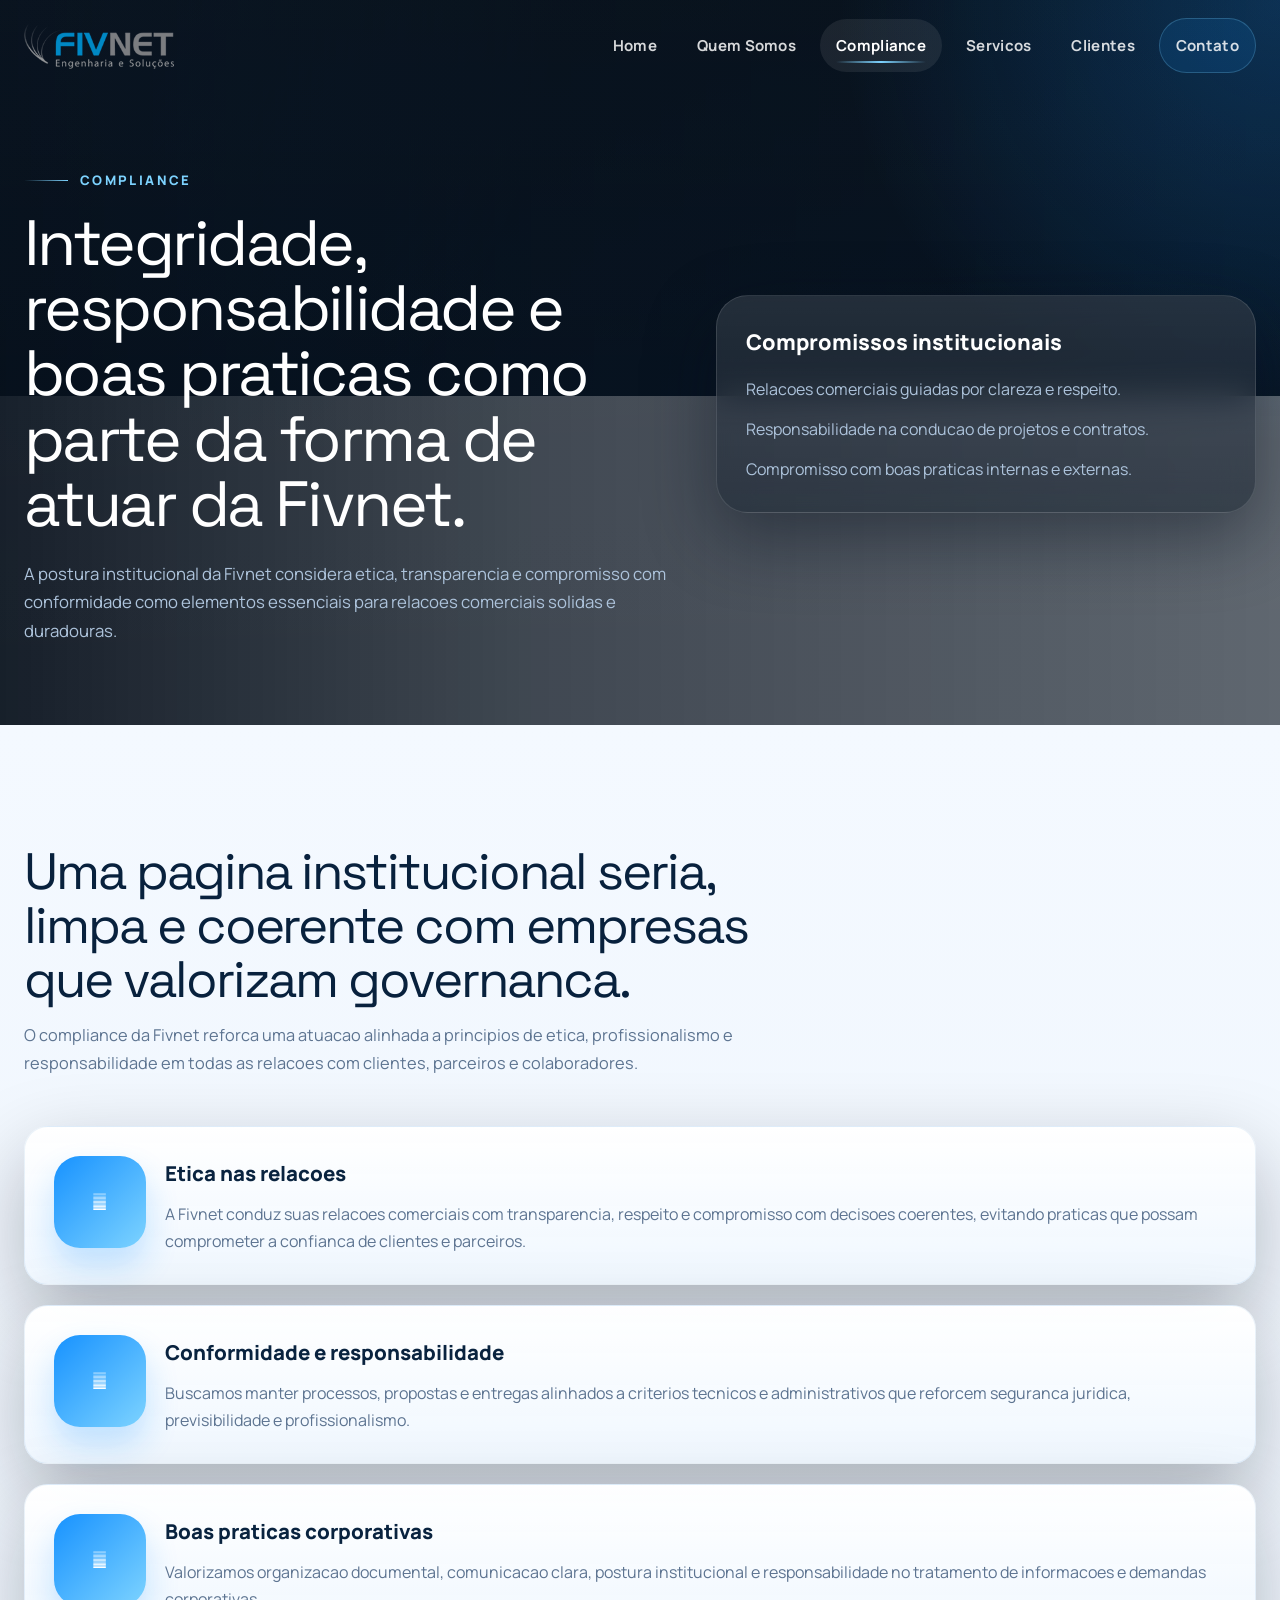
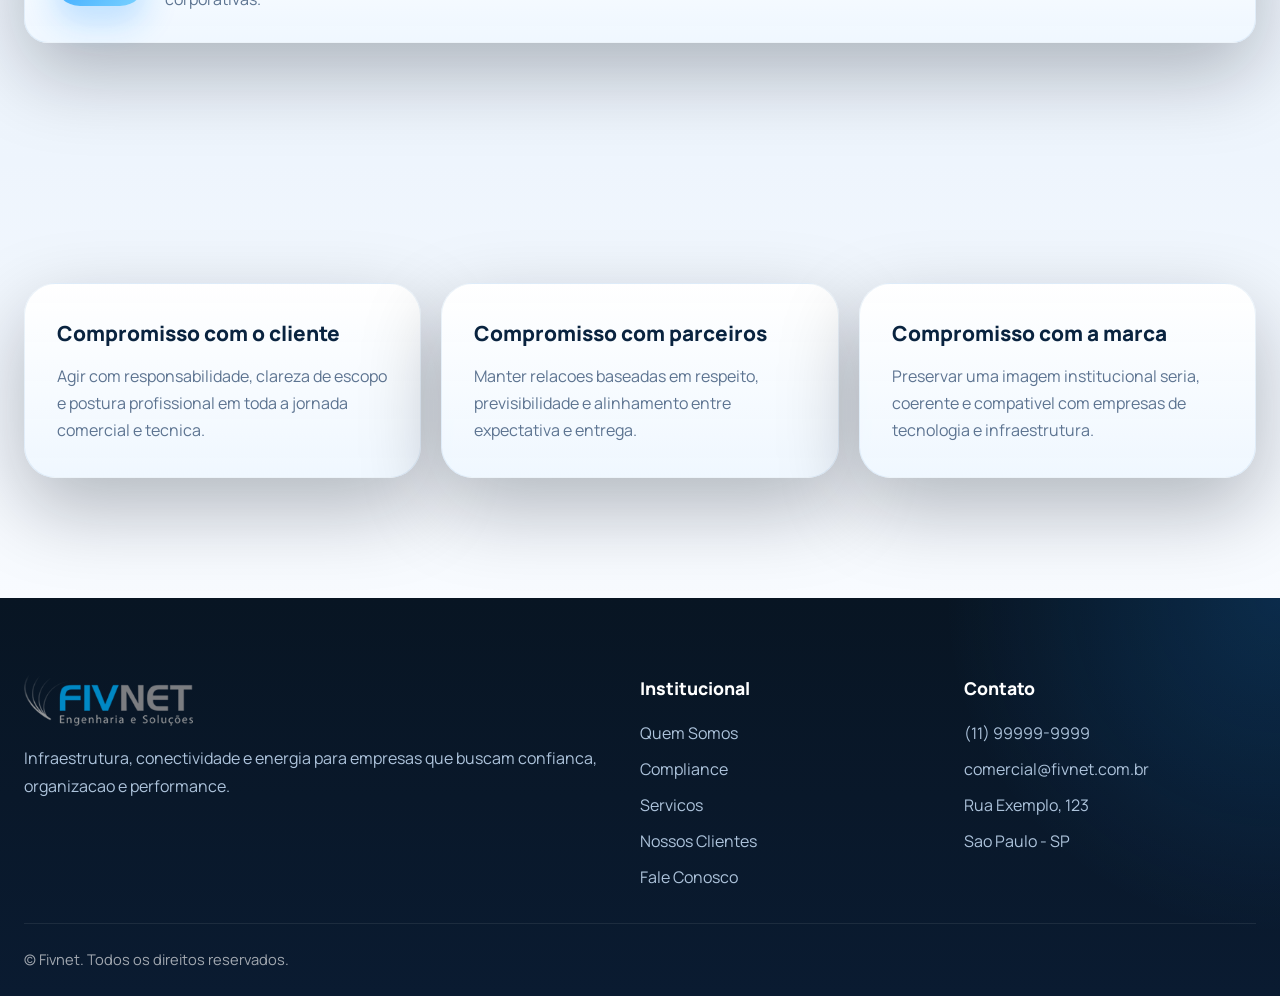
==== compliance.html @ e84303a4 "Commit Inicial Reformulação Site FivNet" ====
<!DOCTYPE HTML>
<html lang="pt-BR">
	<head>
		<title>Compliance | Fivnet</title>
		<meta charset="utf-8" />
		<meta name="viewport" content="width=device-width, initial-scale=1, user-scalable=no" />
		<meta name="description" content="Compromissos de compliance, etica e boas praticas institucionais da Fivnet." />
		<link rel="preconnect" href="https://fonts.googleapis.com" />
		<link rel="preconnect" href="https://fonts.gstatic.com" crossorigin />
		<link href="https://fonts.googleapis.com/css2?family=Manrope:wght@400;500;600;700;800&family=Space+Grotesk:wght@500;700&display=swap" rel="stylesheet" />
		<link rel="stylesheet" href="assets/css/main.css" />
	</head>
	<body class="is-preload">
		<div id="preloader" aria-hidden="true">
			<div class="preloader-grid"></div>
			<div class="preloader-core">
				<div class="preloader-ring ring-a"></div>
				<div class="preloader-ring ring-b"></div>
				<div class="preloader-logo-wrap"><img src="images/logo.png" alt="Fivnet" class="preloader-logo" /></div>
				<p>Carregando compliance</p>
			</div>
		</div>
		<div class="site-shell">
			<nav id="nav">
				<div class="container nav-container">
					<a href="index.html" class="brand" aria-label="Fivnet Home"><img src="images/logo.png" alt="Fivnet" class="brand-logo" /></a>
					<button class="nav-toggle" type="button" aria-label="Abrir menu"><span></span><span></span></button>
					<ul class="nav-menu">
						<li><a href="index.html">Home</a></li>
						<li><a href="quem-somos.html">Quem Somos</a></li>
						<li><a href="compliance.html">Compliance</a></li>
						<li><a href="servicos.html">Servicos</a></li>
						<li><a href="nossos-clientes.html">Clientes</a></li>
						<li><a href="fale-conosco.html" class="nav-cta">Contato</a></li>
					</ul>
				</div>
			</nav>
			<main class="page-main">
				<section class="page-hero" style="background-image: linear-gradient(90deg, rgba(4, 13, 24, 0.92) 0%, rgba(4, 13, 24, 0.75) 42%, rgba(4, 13, 24, 0.62) 100%), url('https://images.unsplash.com/photo-1451187580459-43490279c0fa?auto=format&fit=crop&w=1600&q=80');">
					<div class="container page-hero-content">
						<div class="reveal" data-reveal="up">
							<span class="page-kicker">Compliance</span>
							<h1 class="page-title">Integridade, responsabilidade e boas praticas como parte da forma de atuar da Fivnet.</h1>
							<p class="page-description">A postura institucional da Fivnet considera etica, transparencia e compromisso com conformidade como elementos essenciais para relacoes comerciais solidas e duradouras.</p>
						</div>
						<aside class="page-side-card reveal" data-reveal="left">
							<h3>Compromissos institucionais</h3>
							<ul>
								<li>Relacoes comerciais guiadas por clareza e respeito.</li>
								<li>Responsabilidade na conducao de projetos e contratos.</li>
								<li>Compromisso com boas praticas internas e externas.</li>
							</ul>
						</aside>
					</div>
				</section>
				<section class="section section-light">
					<div class="container">
						<div class="section-title reveal" data-reveal="up">
							<h2>Uma pagina institucional seria, limpa e coerente com empresas que valorizam governanca.</h2>
							<p>O compliance da Fivnet reforca uma atuacao alinhada a principios de etica, profissionalismo e responsabilidade em todas as relacoes com clientes, parceiros e colaboradores.</p>
						</div>
						<div class="compliance-stack">
							<article class="compliance-card reveal" data-reveal="up">
								<div class="compliance-badge"><i class="icon solid fa-balance-scale"></i></div>
								<div>
									<h3>Etica nas relacoes</h3>
									<p>A Fivnet conduz suas relacoes comerciais com transparencia, respeito e compromisso com decisoes coerentes, evitando praticas que possam comprometer a confianca de clientes e parceiros.</p>
								</div>
							</article>
							<article class="compliance-card reveal" data-reveal="up" data-delay="120">
								<div class="compliance-badge"><i class="icon solid fa-file-contract"></i></div>
								<div>
									<h3>Conformidade e responsabilidade</h3>
									<p>Buscamos manter processos, propostas e entregas alinhados a criterios tecnicos e administrativos que reforcem seguranca juridica, previsibilidade e profissionalismo.</p>
								</div>
							</article>
							<article class="compliance-card reveal" data-reveal="up" data-delay="240">
								<div class="compliance-badge"><i class="icon solid fa-user-shield"></i></div>
								<div>
									<h3>Boas praticas corporativas</h3>
									<p>Valorizamos organizacao documental, comunicacao clara, postura institucional e responsabilidade no tratamento de informacoes e demandas corporativas.</p>
								</div>
							</article>
						</div>
					</div>
				</section>
				<section class="section section-clean">
					<div class="container">
						<div class="content-grid-3">
							<article class="content-card reveal" data-reveal="up">
								<h3>Compromisso com o cliente</h3>
								<p>Agir com responsabilidade, clareza de escopo e postura profissional em toda a jornada comercial e tecnica.</p>
							</article>
							<article class="content-card reveal" data-reveal="up" data-delay="120">
								<h3>Compromisso com parceiros</h3>
								<p>Manter relacoes baseadas em respeito, previsibilidade e alinhamento entre expectativa e entrega.</p>
							</article>
							<article class="content-card reveal" data-reveal="up" data-delay="240">
								<h3>Compromisso com a marca</h3>
								<p>Preservar uma imagem institucional seria, coerente e compativel com empresas de tecnologia e infraestrutura.</p>
							</article>
						</div>
					</div>
				</section>
			</main>
			<footer class="site-footer">
				<div class="container footer-grid">
					<div class="footer-brand">
						<a href="index.html"><img src="images/logo.png" alt="Fivnet" class="footer-logo" /></a>
						<p>Infraestrutura, conectividade e energia para empresas que buscam confianca, organizacao e performance.</p>
					</div>
					<div class="footer-column">
						<h3>Institucional</h3>
						<ul>
							<li><a href="quem-somos.html">Quem Somos</a></li>
							<li><a href="compliance.html">Compliance</a></li>
							<li><a href="servicos.html">Servicos</a></li>
							<li><a href="nossos-clientes.html">Nossos Clientes</a></li>
							<li><a href="fale-conosco.html">Fale Conosco</a></li>
						</ul>
					</div>
					<div class="footer-column">
						<h3>Contato</h3>
						<ul>
							<li>(11) 99999-9999</li>
							<li>comercial@fivnet.com.br</li>
							<li>Rua Exemplo, 123</li>
							<li>Sao Paulo - SP</li>
						</ul>
					</div>
				</div>
				<div class="container footer-bottom"><p>&copy; Fivnet. Todos os direitos reservados.</p></div>
			</footer>
		</div>
		<script src="assets/js/jquery.min.js"></script>
		<script src="assets/js/jquery.scrolly.min.js"></script>
		<script src="assets/js/browser.min.js"></script>
		<script src="assets/js/breakpoints.min.js"></script>
		<script src="assets/js/util.js"></script>
		<script src="assets/js/main.js"></script>
	</body>
</html>
---- assets/css/main.css ----
@import url("fontawesome-all.min.css");

:root {
	--bg: #06111f;
	--bg-soft: #0b1c32;
	--surface: rgba(9, 22, 40, 0.72);
	--surface-strong: rgba(8, 18, 32, 0.9);
	--surface-light: rgba(255, 255, 255, 0.92);
	--line: rgba(255, 255, 255, 0.1);
	--line-strong: rgba(76, 172, 255, 0.28);
	--text: #f6fbff;
	--text-soft: #adc3db;
	--text-dark: #16304b;
	--text-muted: #5d7491;
	--primary: #1792ff;
	--primary-strong: #0b6bd8;
	--primary-soft: #7dd3ff;
	--white: #ffffff;
	--shadow-soft: 0 30px 80px rgba(4, 11, 20, 0.28);
	--shadow-panel: 0 24px 70px rgba(6, 15, 28, 0.45);
	--radius-xl: 32px;
	--radius-lg: 24px;
	--radius-md: 18px;
	--radius-sm: 14px;
	--nav-height: 90px;
	--container: 1240px;
}

html, body, div, span, applet, object,
iframe, h1, h2, h3, h4, h5, h6, p, blockquote,
pre, a, abbr, acronym, address, big, cite,
code, del, dfn, em, img, ins, kbd, q, s, samp,
small, strike, strong, sub, sup, tt, var, b,
u, i, center, dl, dt, dd, ol, ul, li, fieldset,
form, label, legend, table, caption, tbody,
tfoot, thead, tr, th, td, article, aside,
canvas, details, embed, figure, figcaption,
footer, header, hgroup, menu, nav, output, ruby,
section, summary, time, mark, audio, video {
	margin: 0;
	padding: 0;
	border: 0;
	font: inherit;
	vertical-align: baseline;
}

article, aside, details, figcaption, figure,
footer, header, hgroup, menu, nav, section {
	display: block;
}

*, *:before, *:after {
	box-sizing: border-box;
}

html {
	scroll-behavior: smooth;
}

body {
	background:
		radial-gradient(circle at top left, rgba(23, 146, 255, 0.16), transparent 28%),
		radial-gradient(circle at right center, rgba(86, 191, 255, 0.14), transparent 25%),
		linear-gradient(180deg, #04111e 0%, #071a2e 42%, #f4f9ff 42%, #f4f9ff 100%);
	color: var(--text);
	font-family: "Manrope", sans-serif;
	line-height: 1.7;
	-webkit-text-size-adjust: none;
	overflow-x: hidden;
}

body.menu-open {
	overflow: hidden;
}

body.is-preload *,
body.is-preload *:before,
body.is-preload *:after {
	animation: none !important;
	transition: none !important;
}

a {
	color: inherit;
	text-decoration: none;
}

img {
	display: block;
	max-width: 100%;
}

ol, ul {
	list-style: none;
}

button, input, textarea, select {
	font: inherit;
}

.container {
	width: min(var(--container), calc(100% - 48px));
	margin: 0 auto;
}

.site-shell {
	position: relative;
}

#preloader {
	position: fixed;
	inset: 0;
	display: grid;
	place-items: center;
	background:
		radial-gradient(circle at center, rgba(20, 137, 245, 0.18), transparent 24%),
		linear-gradient(180deg, #04101b 0%, #08192f 100%);
	z-index: 10000;
	transition: opacity 0.75s ease, visibility 0.75s ease;
}

#preloader.is-hidden {
	opacity: 0;
	visibility: hidden;
	pointer-events: none;
}

.preloader-grid,
.hero-grid {
	position: absolute;
	inset: 0;
	background-image:
		linear-gradient(rgba(255, 255, 255, 0.05) 1px, transparent 1px),
		linear-gradient(90deg, rgba(255, 255, 255, 0.05) 1px, transparent 1px);
	background-size: 44px 44px;
	mask-image: radial-gradient(circle at center, black 28%, transparent 72%);
	opacity: 0.55;
}

.preloader-core {
	position: relative;
	display: grid;
	place-items: center;
	gap: 1rem;
	text-align: center;
}

.preloader-ring {
	position: absolute;
	border-radius: 50%;
	border: 1px solid rgba(125, 211, 255, 0.3);
}

.ring-a {
	width: 210px;
	height: 210px;
	animation: spin 5s linear infinite;
}

.ring-b {
	width: 280px;
	height: 280px;
	border-top-color: rgba(255, 255, 255, 0.65);
	border-bottom-color: rgba(23, 146, 255, 0.65);
	animation: spinReverse 7s linear infinite;
}

.preloader-logo-wrap {
	position: relative;
	z-index: 1;
	padding: 1.3rem;
	border-radius: 28px;
	background: rgba(255, 255, 255, 0.06);
	backdrop-filter: blur(18px);
	box-shadow: 0 20px 60px rgba(0, 0, 0, 0.35);
}

.preloader-logo {
	width: 180px;
	filter: drop-shadow(0 8px 24px rgba(23, 146, 255, 0.35));
}

.preloader-core p {
	position: relative;
	z-index: 1;
	color: var(--text-soft);
	font-size: 0.92rem;
	letter-spacing: 0.18em;
	text-transform: uppercase;
}

#nav {
	position: fixed;
	top: 0;
	left: 0;
	width: 100%;
	z-index: 5000;
	padding: 1.15rem 0;
	transition: background-color 0.35s ease, box-shadow 0.35s ease, backdrop-filter 0.35s ease, padding 0.35s ease;
}

#nav.is-scrolled {
	background: rgba(5, 15, 28, 0.72);
	backdrop-filter: blur(16px);
	box-shadow: 0 18px 40px rgba(0, 0, 0, 0.18);
	padding: 0.8rem 0;
}

.nav-container {
	display: flex;
	align-items: center;
	justify-content: space-between;
	gap: 2rem;
}

.brand-logo {
	height: 46px;
	width: auto;
}

.nav-menu {
	display: flex;
	align-items: center;
	gap: 0.5rem;
}

.nav-menu a {
	position: relative;
	display: inline-flex;
	align-items: center;
	justify-content: center;
	padding: 0.85rem 1rem;
	border-radius: 999px;
	color: rgba(255, 255, 255, 0.84);
	font-size: 0.94rem;
	font-weight: 700;
	letter-spacing: 0.02em;
	transition: color 0.3s ease, background-color 0.3s ease, transform 0.3s ease;
}

.nav-menu a:after {
	content: "";
	position: absolute;
	left: 1rem;
	right: 1rem;
	bottom: 0.55rem;
	height: 2px;
	border-radius: 999px;
	background: linear-gradient(90deg, transparent, var(--primary-soft), transparent);
	opacity: 0;
	transform: scaleX(0.4);
	transition: opacity 0.3s ease, transform 0.3s ease;
}

.nav-menu a:hover,
.nav-menu a.active {
	color: var(--white);
	background: rgba(255, 255, 255, 0.08);
}

.nav-menu a:hover:after,
.nav-menu a.active:after {
	opacity: 1;
	transform: scaleX(1);
}

.nav-cta {
	border: 1px solid rgba(125, 211, 255, 0.24);
	background: rgba(23, 146, 255, 0.12);
}

.nav-toggle {
	display: none;
	border: 0;
	background: transparent;
	padding: 0;
	width: 52px;
	height: 52px;
	border-radius: 14px;
	cursor: pointer;
}

.nav-toggle span {
	display: block;
	width: 24px;
	height: 2px;
	margin: 0 auto 6px;
	background: var(--white);
	transition: transform 0.3s ease, opacity 0.3s ease;
}

.nav-toggle span:last-child {
	margin-bottom: 0;
}

.hero {
	position: relative;
	min-height: 100vh;
	display: flex;
	align-items: center;
	padding: calc(var(--nav-height) + 4rem) 0 5rem;
	overflow: hidden;
	isolation: isolate;
}

.hero-slider,
.hero-overlay,
.hero-slide {
	position: absolute;
	inset: 0;
}

.hero-slide {
	background-position: center;
	background-size: cover;
	opacity: 0;
	transform: scale(1.08);
	transition: opacity 1.4s ease, transform 7s ease;
}

.hero-slide.is-active {
	opacity: 1;
	transform: scale(1);
}

.hero-overlay {
	background:
		linear-gradient(90deg, rgba(4, 13, 24, 0.88) 0%, rgba(4, 13, 24, 0.7) 38%, rgba(4, 13, 24, 0.6) 100%),
		radial-gradient(circle at top right, rgba(23, 146, 255, 0.25), transparent 28%);
}

.hero-content {
	position: relative;
	z-index: 2;
	display: grid;
	grid-template-columns: minmax(0, 1.2fr) minmax(320px, 0.8fr);
	gap: 3rem;
	align-items: center;
}

.eyebrow {
	display: inline-flex;
	align-items: center;
	gap: 0.75rem;
	margin-bottom: 1.4rem;
	color: var(--primary-soft);
	font-size: 0.82rem;
	font-weight: 800;
	letter-spacing: 0.2em;
	text-transform: uppercase;
}

.eyebrow:before {
	content: "";
	width: 48px;
	height: 1px;
	background: linear-gradient(90deg, rgba(125, 211, 255, 0), rgba(125, 211, 255, 1));
}

.hero-copy h1,
.section-header h2,
.story-copy h2,
.cta-copy h2 {
	font-family: "Space Grotesk", sans-serif;
	font-weight: 700;
	line-height: 1.04;
	letter-spacing: -0.04em;
}

.hero-copy h1 {
	max-width: 12ch;
	font-size: clamp(3rem, 5vw, 5.7rem);
}

.hero-copy p {
	max-width: 44rem;
	margin-top: 1.6rem;
	color: var(--text-soft);
	font-size: 1.08rem;
}

.hero-actions {
	display: flex;
	flex-wrap: wrap;
	gap: 1rem;
	margin-top: 2.3rem;
}

.button {
	position: relative;
	display: inline-flex;
	align-items: center;
	justify-content: center;
	min-height: 58px;
	padding: 0.95rem 1.5rem;
	border-radius: 999px;
	font-weight: 800;
	letter-spacing: 0.01em;
	overflow: hidden;
	transition: transform 0.3s ease, box-shadow 0.3s ease, border-color 0.3s ease, background-color 0.3s ease;
}

.button:before {
	content: "";
	position: absolute;
	inset: 1px;
	border-radius: inherit;
	background: linear-gradient(135deg, rgba(255, 255, 255, 0.18), rgba(255, 255, 255, 0.02));
	opacity: 0;
	transition: opacity 0.3s ease;
}

.button span,
.button {
	z-index: 1;
}

.button:hover {
	transform: translateY(-3px);
}

.button:hover:before {
	opacity: 1;
}

.button-primary {
	color: var(--white);
	background: linear-gradient(135deg, var(--primary) 0%, #53c5ff 100%);
	box-shadow: 0 16px 40px rgba(16, 125, 226, 0.35);
}

.button-secondary {
	color: var(--white);
	border: 1px solid rgba(255, 255, 255, 0.18);
	background: rgba(255, 255, 255, 0.08);
	backdrop-filter: blur(12px);
}

.hero-panel,
.glass-card,
.cta-card {
	position: relative;
	padding: 1.8rem;
	border: 1px solid rgba(255, 255, 255, 0.12);
	border-radius: var(--radius-xl);
	background:
		linear-gradient(180deg, rgba(255, 255, 255, 0.12), rgba(255, 255, 255, 0.05)),
		rgba(5, 17, 31, 0.56);
	backdrop-filter: blur(18px);
	box-shadow: var(--shadow-panel);
}

.hero-panel {
	transform: translateY(20px);
	animation: floatPanel 7s ease-in-out infinite;
}

.hero-panel-top {
	display: flex;
	flex-direction: column;
	gap: 0.35rem;
	padding-bottom: 1.4rem;
	border-bottom: 1px solid rgba(255, 255, 255, 0.1);
}

.hero-panel-top span,
.story-card > span {
	color: var(--primary-soft);
	font-size: 0.8rem;
	font-weight: 800;
	letter-spacing: 0.18em;
	text-transform: uppercase;
}

.hero-panel-top strong {
	font-size: 1.4rem;
	font-weight: 800;
	line-height: 1.3;
}

.hero-highlights {
	display: grid;
	gap: 1rem;
	margin: 1.5rem 0;
}

.hero-highlights article {
	padding: 1rem 1.1rem;
	border-radius: var(--radius-md);
	background: rgba(255, 255, 255, 0.06);
	border: 1px solid rgba(255, 255, 255, 0.08);
	transition: transform 0.3s ease, border-color 0.3s ease, background-color 0.3s ease;
}

.hero-highlights article:hover {
	transform: translateX(6px);
	border-color: rgba(125, 211, 255, 0.24);
	background: rgba(255, 255, 255, 0.08);
}

.hero-highlights small {
	display: block;
	margin-bottom: 0.45rem;
	color: var(--primary-soft);
	font-size: 0.76rem;
	font-weight: 800;
	letter-spacing: 0.16em;
	text-transform: uppercase;
}

.hero-highlights h3 {
	font-size: 1rem;
	font-weight: 700;
	line-height: 1.55;
}

.hero-metrics {
	display: grid;
	grid-template-columns: repeat(2, minmax(0, 1fr));
	gap: 1rem;
}

.hero-metrics div {
	padding: 1rem;
	border-radius: var(--radius-md);
	background: linear-gradient(180deg, rgba(23, 146, 255, 0.18), rgba(255, 255, 255, 0.02));
	border: 1px solid rgba(125, 211, 255, 0.15);
}

.hero-metrics strong {
	display: block;
	font-family: "Space Grotesk", sans-serif;
	font-size: 2rem;
	line-height: 1;
}

.hero-metrics span {
	display: block;
	margin-top: 0.45rem;
	color: var(--text-soft);
	font-size: 0.88rem;
}

.hero-scroll {
	position: absolute;
	left: 50%;
	bottom: 2rem;
	z-index: 2;
	transform: translateX(-50%);
}

.hero-scroll a {
	display: inline-flex;
	flex-direction: column;
	align-items: center;
	gap: 0.8rem;
	color: rgba(255, 255, 255, 0.8);
	font-size: 0.82rem;
	font-weight: 700;
	letter-spacing: 0.16em;
	text-transform: uppercase;
}

.hero-scroll span {
	width: 30px;
	height: 54px;
	border: 1px solid rgba(255, 255, 255, 0.25);
	border-radius: 999px;
	position: relative;
}

.hero-scroll span:before {
	content: "";
	position: absolute;
	left: 50%;
	top: 10px;
	width: 6px;
	height: 6px;
	border-radius: 50%;
	background: var(--primary-soft);
	transform: translateX(-50%);
	animation: scrollPulse 1.8s ease infinite;
}

.section {
	position: relative;
	padding: 7.5rem 0;
}

.section-services,
.section-operation,
.section-about,
.section-trust,
.section-contact,
.section-clients {
	color: var(--text-dark);
}

.section-header {
	max-width: 760px;
	margin: 0 auto 3.2rem;
	text-align: center;
}

.section-header.align-left {
	margin-left: 0;
	text-align: left;
}

.section-header h2,
.story-copy h2,
.cta-copy h2 {
	font-size: clamp(2.2rem, 4vw, 4rem);
	color: #08213d;
}

.story-copy h2,
.cta-copy h2 {
	color: var(--white);
}

.section-header p,
.story-copy p,
.cta-copy p,
.feature-list li,
.operation-card p,
.service-card p,
.story-lines p,
.cta-card p {
	color: var(--text-muted);
	font-size: 1.02rem;
}

.story-copy p,
.cta-copy p,
.feature-list li,
.story-lines p {
	color: var(--text-soft);
}

.services-grid,
.operation-grid {
	display: grid;
	grid-template-columns: repeat(4, minmax(0, 1fr));
	gap: 1.25rem;
}

.services-grid-expanded {
	grid-template-columns: repeat(3, minmax(0, 1fr));
}

.service-card,
.operation-card {
	position: relative;
	padding: 2rem;
	border-radius: var(--radius-lg);
	background: linear-gradient(180deg, rgba(255, 255, 255, 0.98), rgba(239, 247, 255, 0.96));
	border: 1px solid rgba(24, 98, 175, 0.08);
	box-shadow: var(--shadow-soft);
	transition: transform 0.35s ease, box-shadow 0.35s ease, border-color 0.35s ease;
	overflow: hidden;
}

.service-card:before,
.operation-card:before {
	content: "";
	position: absolute;
	inset: auto -10% -45% auto;
	width: 180px;
	height: 180px;
	border-radius: 50%;
	background: radial-gradient(circle, rgba(23, 146, 255, 0.16), transparent 70%);
}

.service-card:hover,
.operation-card:hover {
	transform: translateY(-8px);
	border-color: rgba(23, 146, 255, 0.24);
	box-shadow: 0 30px 70px rgba(12, 45, 82, 0.16);
}

.service-icon {
	display: inline-grid;
	place-items: center;
	width: 66px;
	height: 66px;
	margin-bottom: 1.4rem;
	border-radius: 20px;
	background: linear-gradient(135deg, rgba(23, 146, 255, 1), rgba(125, 211, 255, 1));
	color: var(--white);
	box-shadow: 0 18px 32px rgba(23, 146, 255, 0.24);
}

.service-icon .icon:before {
	font-size: 1.35rem;
}

.service-card h3,
.operation-card h3 {
	margin-bottom: 0.8rem;
	color: #09233f;
	font-size: 1.22rem;
	font-weight: 800;
	line-height: 1.35;
}

.section-story,
.section-cta {
	background:
		radial-gradient(circle at top right, rgba(23, 146, 255, 0.18), transparent 25%),
		linear-gradient(180deg, #081523 0%, #0a1b31 100%);
	overflow: hidden;
}

.section-shape,
.cta-backdrop {
	position: absolute;
	inset: auto auto -120px -120px;
	width: 420px;
	height: 420px;
	border-radius: 50%;
	background: radial-gradient(circle, rgba(125, 211, 255, 0.14), transparent 68%);
	filter: blur(18px);
}

.parallax-section .section-shape,
.parallax-section .cta-backdrop {
	transform: translate3d(0, var(--parallax-offset, 0px), 0);
	will-change: transform;
}

.story-grid,
.cta-grid {
	position: relative;
	z-index: 1;
	display: grid;
	grid-template-columns: minmax(0, 1fr) minmax(320px, 520px);
	gap: 2rem;
	align-items: center;
}

.feature-list {
	display: grid;
	gap: 1rem;
	margin-top: 2rem;
}

.feature-list li {
	position: relative;
	padding-left: 1.6rem;
}

.feature-list li:before {
	content: "";
	position: absolute;
	left: 0;
	top: 0.7rem;
	width: 8px;
	height: 8px;
	border-radius: 50%;
	background: var(--primary-soft);
	box-shadow: 0 0 0 8px rgba(125, 211, 255, 0.1);
}

.story-panel {
	position: relative;
}

.story-lines {
	display: grid;
	gap: 1.1rem;
	margin-top: 1.7rem;
}

.story-lines div {
	display: grid;
	grid-template-columns: 72px 1fr;
	gap: 1rem;
	align-items: start;
	padding-top: 1rem;
	border-top: 1px solid rgba(255, 255, 255, 0.08);
}

.story-lines strong {
	color: var(--white);
	font-family: "Space Grotesk", sans-serif;
	font-size: 1.6rem;
}

.floating-badge {
	position: absolute;
	right: -24px;
	bottom: 32px;
	display: inline-flex;
	align-items: center;
	gap: 0.85rem;
	padding: 0.95rem 1.2rem;
	border-radius: 999px;
	background: rgba(255, 255, 255, 0.12);
	border: 1px solid rgba(255, 255, 255, 0.12);
	backdrop-filter: blur(12px);
	box-shadow: var(--shadow-panel);
}

.floating-badge .icon:before {
	color: var(--primary-soft);
}

.floating-badge span {
	color: var(--white);
	font-weight: 700;
}

.section-operation {
	background:
		linear-gradient(180deg, #f4f9ff 0%, #eef5fd 100%);
}

.section-about {
	background:
		linear-gradient(180deg, #f4f9ff 0%, #eef5fd 100%);
}

.about-grid,
.trust-grid,
.quote-grid {
	display: grid;
	grid-template-columns: minmax(0, 1.1fr) minmax(320px, 0.9fr);
	gap: 2rem;
	align-items: center;
}

.about-copy h2,
.trust-copy h2,
.quote-copy h2,
.contact-summary h2 {
	font-family: "Space Grotesk", sans-serif;
	font-size: clamp(2.2rem, 4vw, 3.8rem);
	line-height: 1.05;
	letter-spacing: -0.04em;
	color: #08213d;
}

.about-copy p,
.trust-copy p,
.quote-copy p,
.contact-summary p {
	margin-top: 1.2rem;
	color: var(--text-muted);
	font-size: 1.02rem;
}

.about-panel {
	position: relative;
}

.about-matrix {
	display: grid;
	gap: 1rem;
}

.about-matrix div {
	padding: 1.2rem 1.3rem;
	border-radius: var(--radius-md);
	border: 1px solid rgba(255, 255, 255, 0.08);
	background: rgba(255, 255, 255, 0.05);
}

.about-matrix strong {
	display: block;
	margin-bottom: 0.45rem;
	color: var(--white);
	font-size: 1.05rem;
	font-weight: 800;
}

.about-matrix p {
	color: var(--text-soft);
	font-size: 0.97rem;
}

.about-mini-card {
	position: absolute;
	right: -20px;
	bottom: -26px;
	display: flex;
	align-items: center;
	gap: 0.9rem;
	max-width: 310px;
	padding: 1rem 1.2rem;
	border-radius: 24px;
	background: linear-gradient(135deg, rgba(23, 146, 255, 1), rgba(91, 207, 255, 0.95));
	box-shadow: 0 22px 50px rgba(10, 84, 156, 0.3);
}

.about-mini-card .icon:before {
	font-size: 1.2rem;
	color: var(--white);
}

.about-mini-card span {
	color: var(--white);
	font-weight: 700;
	line-height: 1.45;
}

.section-differentials,
.section-quote,
.site-footer {
	background:
		radial-gradient(circle at top right, rgba(23, 146, 255, 0.18), transparent 25%),
		linear-gradient(180deg, #081523 0%, #0a1b31 100%);
}

.differentials-grid {
	display: grid;
	grid-template-columns: repeat(4, minmax(0, 1fr));
	gap: 1.25rem;
}

.differential-card {
	padding: 1.8rem;
	border-radius: var(--radius-lg);
	border: 1px solid rgba(255, 255, 255, 0.09);
	background: rgba(255, 255, 255, 0.06);
	backdrop-filter: blur(14px);
	box-shadow: var(--shadow-panel);
}

.differential-card strong {
	display: block;
	margin-bottom: 0.7rem;
	color: var(--white);
	font-size: 1.12rem;
	font-weight: 800;
}

.differential-card p {
	color: var(--text-soft);
}

.section-trust {
	background: #f4f9ff;
}

.trust-panel {
	position: relative;
}

.trust-stat-card {
	display: grid;
	gap: 1rem;
	padding: 1.8rem;
	border-radius: var(--radius-xl);
	background: linear-gradient(180deg, rgba(255, 255, 255, 0.98), rgba(235, 245, 255, 0.96));
	border: 1px solid rgba(24, 98, 175, 0.08);
	box-shadow: var(--shadow-soft);
}

.trust-stat-card div {
	padding: 1.1rem 0;
	border-top: 1px solid rgba(11, 52, 96, 0.08);
}

.trust-stat-card div:first-child {
	padding-top: 0;
	border-top: 0;
}

.trust-stat-card strong {
	display: block;
	margin-bottom: 0.45rem;
	color: #09233f;
	font-size: 1.1rem;
	font-weight: 800;
}

.trust-stat-card p {
	color: var(--text-muted);
}

.section-clients {
	background:
		linear-gradient(180deg, #eef5fd 0%, #f7fbff 100%);
}

.client-logos {
	display: grid;
	grid-template-columns: repeat(6, minmax(0, 1fr));
	gap: 1rem;
}

.client-logo {
	display: grid;
	place-items: center;
	min-height: 110px;
	padding: 1rem;
	border-radius: 22px;
	border: 1px solid rgba(24, 98, 175, 0.1);
	background: rgba(255, 255, 255, 0.92);
	box-shadow: 0 18px 38px rgba(11, 46, 84, 0.08);
}

.client-logo span {
	color: #55728f;
	font-family: "Space Grotesk", sans-serif;
	font-size: 1.05rem;
	font-weight: 700;
	letter-spacing: 0.08em;
	text-transform: uppercase;
}

.quote-grid {
	position: relative;
	z-index: 1;
}

.quote-copy h2,
.quote-copy p {
	color: var(--white);
}

.quote-card {
	padding: 2rem;
	border-radius: var(--radius-xl);
	border: 1px solid rgba(255, 255, 255, 0.12);
	background:
		linear-gradient(180deg, rgba(255, 255, 255, 0.12), rgba(255, 255, 255, 0.05)),
		rgba(5, 17, 31, 0.56);
	backdrop-filter: blur(18px);
	box-shadow: var(--shadow-panel);
}

.quote-pill {
	display: inline-flex;
	margin-bottom: 1rem;
	padding: 0.45rem 0.8rem;
	border-radius: 999px;
	background: rgba(23, 146, 255, 0.18);
	color: var(--primary-soft);
	font-size: 0.8rem;
	font-weight: 800;
	letter-spacing: 0.12em;
	text-transform: uppercase;
}

.quote-card h3 {
	color: var(--white);
	font-size: 1.8rem;
	font-weight: 800;
	line-height: 1.2;
}

.quote-card p {
	margin-top: 0.9rem;
	color: var(--text-soft);
}

.section-contact {
	background: #f4f9ff;
	padding-top: 0;
}

.contact-strip {
	display: grid;
	grid-template-columns: minmax(0, 1fr) minmax(0, 1.2fr);
	gap: 2rem;
	align-items: center;
	padding: 2rem;
	border-radius: 28px;
	background: linear-gradient(180deg, rgba(255, 255, 255, 0.98), rgba(237, 246, 255, 0.96));
	border: 1px solid rgba(24, 98, 175, 0.08);
	box-shadow: var(--shadow-soft);
}

.contact-items {
	display: grid;
	grid-template-columns: repeat(3, minmax(0, 1fr));
	gap: 1rem;
	align-items: stretch;
}

.contact-item,
.contact-action {
	display: flex;
	align-items: center;
	gap: 1rem;
	padding: 1rem 1.1rem;
	border-radius: 22px;
	background: rgba(12, 36, 63, 0.04);
}

.contact-item .icon:before {
	color: var(--primary);
	font-size: 1.15rem;
}

.contact-item strong {
	display: block;
	margin-bottom: 0.2rem;
	color: #09233f;
	font-weight: 800;
}

.contact-item span {
	color: var(--text-muted);
	font-size: 0.94rem;
	line-height: 1.45;
}

.contact-action {
	justify-content: center;
}

.contact-action .button {
	width: 100%;
}

.site-footer {
	padding: 4.8rem 0 1.5rem;
	color: var(--white);
}

.footer-grid {
	display: grid;
	grid-template-columns: minmax(0, 1.1fr) repeat(2, minmax(180px, 0.55fr));
	gap: 2rem;
	padding-bottom: 2rem;
	border-bottom: 1px solid rgba(255, 255, 255, 0.08);
}

.footer-logo {
	height: 52px;
	width: auto;
	margin-bottom: 1.2rem;
}

.footer-brand p,
.footer-column li {
	color: var(--text-soft);
}

.footer-column h3 {
	margin-bottom: 1rem;
	color: var(--white);
	font-size: 1.1rem;
	font-weight: 800;
}

.footer-column ul {
	display: grid;
	gap: 0.55rem;
}

.footer-bottom {
	padding-top: 1.4rem;
}

.footer-bottom p {
	color: rgba(255, 255, 255, 0.62);
	font-size: 0.92rem;
}

.page-main {
	background:
		radial-gradient(circle at top left, rgba(23, 146, 255, 0.16), transparent 22%),
		linear-gradient(180deg, #04111e 0%, #071a2e 18%, #f4f9ff 18%, #f4f9ff 100%);
}

.page-hero {
	position: relative;
	padding: calc(var(--nav-height) + 4.5rem) 0 5rem;
	overflow: hidden;
	background:
		linear-gradient(90deg, rgba(4, 13, 24, 0.9) 0%, rgba(4, 13, 24, 0.72) 42%, rgba(4, 13, 24, 0.62) 100%),
		url("https://images.unsplash.com/photo-1496171367470-9ed9a91ea931?auto=format&fit=crop&w=1600&q=80") center/cover;
}

.page-hero:before {
	content: "";
	position: absolute;
	inset: 0;
	background:
		radial-gradient(circle at top right, rgba(23, 146, 255, 0.24), transparent 30%),
		linear-gradient(180deg, rgba(255, 255, 255, 0.02), rgba(255, 255, 255, 0));
}

.page-hero-content,
.page-grid,
.contact-page-grid {
	position: relative;
	z-index: 1;
	display: grid;
	grid-template-columns: minmax(0, 1.1fr) minmax(320px, 0.9fr);
	gap: 2rem;
	align-items: center;
}

.page-kicker {
	display: inline-flex;
	align-items: center;
	gap: 0.75rem;
	margin-bottom: 1.2rem;
	color: var(--primary-soft);
	font-size: 0.82rem;
	font-weight: 800;
	letter-spacing: 0.18em;
	text-transform: uppercase;
}

.page-kicker:before {
	content: "";
	width: 44px;
	height: 1px;
	background: linear-gradient(90deg, transparent, var(--primary-soft));
}

.page-title {
	font-family: "Space Grotesk", sans-serif;
	font-size: clamp(2.8rem, 5vw, 5rem);
	line-height: 1.02;
	letter-spacing: -0.04em;
	color: var(--white);
}

.page-description {
	max-width: 48rem;
	margin-top: 1.4rem;
	color: var(--text-soft);
	font-size: 1.05rem;
}

.page-side-card,
.content-card,
.contact-card,
.quote-card,
.service-detail-card,
.client-story-card,
.testimonial-card {
	border-radius: var(--radius-xl);
}

.page-side-card,
.contact-card {
	padding: 1.8rem;
	border: 1px solid rgba(255, 255, 255, 0.12);
	background:
		linear-gradient(180deg, rgba(255, 255, 255, 0.12), rgba(255, 255, 255, 0.05)),
		rgba(5, 17, 31, 0.56);
	backdrop-filter: blur(18px);
	box-shadow: var(--shadow-panel);
}

.page-side-card h3,
.contact-card h3 {
	margin-bottom: 0.9rem;
	color: var(--white);
	font-size: 1.35rem;
	font-weight: 800;
}

.page-side-card p,
.page-side-card li,
.contact-card p,
.contact-card li {
	color: var(--text-soft);
}

.page-side-card ul,
.contact-card ul {
	display: grid;
	gap: 0.8rem;
}

.section-light {
	background: linear-gradient(180deg, #f4f9ff 0%, #eef5fd 100%);
}

.section-deep {
	background:
		radial-gradient(circle at top right, rgba(23, 146, 255, 0.18), transparent 25%),
		linear-gradient(180deg, #081523 0%, #0a1b31 100%);
}

.section-clean {
	background: linear-gradient(180deg, #eef5fd 0%, #f8fbff 100%);
}

.section-title {
	max-width: 780px;
	margin-bottom: 3rem;
}

.section-title.centered {
	margin-left: auto;
	margin-right: auto;
	text-align: center;
}

.section-title h2 {
	font-family: "Space Grotesk", sans-serif;
	font-size: clamp(2.1rem, 4vw, 3.8rem);
	line-height: 1.05;
	letter-spacing: -0.04em;
	color: #08213d;
}

.section-deep .section-title h2 {
	color: var(--white);
}

.section-title p {
	margin-top: 1rem;
	color: var(--text-muted);
	font-size: 1.02rem;
}

.section-deep .section-title p {
	color: var(--text-soft);
}

.content-card {
	padding: 2rem;
	background: linear-gradient(180deg, rgba(255, 255, 255, 0.98), rgba(239, 247, 255, 0.96));
	border: 1px solid rgba(24, 98, 175, 0.08);
	box-shadow: var(--shadow-soft);
}

.content-card h3 {
	margin-bottom: 0.7rem;
	color: #09233f;
	font-size: 1.3rem;
	font-weight: 800;
}

.content-card p,
.content-card li {
	color: var(--text-muted);
}

.content-grid-2,
.content-grid-3,
.content-grid-4,
.service-detail-grid,
.testimonial-grid {
	display: grid;
	gap: 1.25rem;
}

.content-grid-2 {
	grid-template-columns: repeat(2, minmax(0, 1fr));
}

.content-grid-3,
.service-detail-grid {
	grid-template-columns: repeat(3, minmax(0, 1fr));
}

.content-grid-4 {
	grid-template-columns: repeat(4, minmax(0, 1fr));
}

.info-list {
	display: grid;
	gap: 0.8rem;
	margin-top: 1rem;
}

.info-list li {
	position: relative;
	padding-left: 1.4rem;
}

.info-list li:before {
	content: "";
	position: absolute;
	left: 0;
	top: 0.7rem;
	width: 7px;
	height: 7px;
	border-radius: 50%;
	background: var(--primary);
	box-shadow: 0 0 0 7px rgba(23, 146, 255, 0.12);
}

.service-detail-card {
	position: relative;
	padding: 2rem;
	background: linear-gradient(180deg, rgba(255, 255, 255, 0.98), rgba(239, 247, 255, 0.96));
	border: 1px solid rgba(24, 98, 175, 0.08);
	box-shadow: var(--shadow-soft);
	overflow: hidden;
}

.service-detail-card:before {
	content: "";
	position: absolute;
	inset: auto -16% -40% auto;
	width: 190px;
	height: 190px;
	border-radius: 50%;
	background: radial-gradient(circle, rgba(23, 146, 255, 0.16), transparent 68%);
}

.service-detail-card .service-icon {
	margin-bottom: 1.2rem;
}

.service-detail-card h3 {
	margin-bottom: 0.8rem;
	color: #09233f;
	font-size: 1.35rem;
	font-weight: 800;
}

.service-detail-card p,
.service-detail-card li {
	color: var(--text-muted);
}

.service-detail-card ul {
	display: grid;
	gap: 0.65rem;
	margin-top: 1rem;
}

.service-detail-card li {
	position: relative;
	padding-left: 1.35rem;
}

.service-detail-card li:before {
	content: "";
	position: absolute;
	left: 0;
	top: 0.7rem;
	width: 7px;
	height: 7px;
	border-radius: 50%;
	background: var(--primary);
}

.compliance-stack {
	display: grid;
	gap: 1.25rem;
}

.compliance-card {
	display: grid;
	grid-template-columns: 92px 1fr;
	gap: 1.2rem;
	padding: 1.8rem;
	border-radius: var(--radius-lg);
	background: linear-gradient(180deg, rgba(255, 255, 255, 0.98), rgba(239, 247, 255, 0.96));
	border: 1px solid rgba(24, 98, 175, 0.08);
	box-shadow: var(--shadow-soft);
}

.compliance-badge {
	display: grid;
	place-items: center;
	width: 92px;
	height: 92px;
	border-radius: 26px;
	background: linear-gradient(135deg, rgba(23, 146, 255, 1), rgba(125, 211, 255, 1));
	box-shadow: 0 18px 32px rgba(23, 146, 255, 0.24);
}

.compliance-badge .icon:before {
	font-size: 1.45rem;
	color: var(--white);
}

.compliance-card h3,
.client-story-card h3,
.testimonial-card h3 {
	margin-bottom: 0.65rem;
	color: #09233f;
	font-size: 1.28rem;
	font-weight: 800;
}

.compliance-card p,
.client-story-card p,
.testimonial-card p {
	color: var(--text-muted);
}

.logo-ribbon {
	display: grid;
	grid-template-columns: repeat(5, minmax(0, 1fr));
	gap: 1rem;
}

.logo-ribbon .client-logo {
	min-height: 104px;
}

.client-story-card,
.testimonial-card {
	padding: 2rem;
	background: linear-gradient(180deg, rgba(255, 255, 255, 0.98), rgba(239, 247, 255, 0.96));
	border: 1px solid rgba(24, 98, 175, 0.08);
	box-shadow: var(--shadow-soft);
}

.testimonial-card .quote-mark {
	display: inline-block;
	margin-bottom: 0.9rem;
	color: var(--primary);
	font-family: "Space Grotesk", sans-serif;
	font-size: 2.2rem;
	line-height: 1;
}

.testimonial-card strong {
	display: block;
	margin-top: 1rem;
	color: #09233f;
	font-weight: 800;
}

.testimonial-card span {
	color: var(--text-muted);
	font-size: 0.94rem;
}

.contact-page-grid {
	align-items: start;
}

.contact-form-card {
	padding: 2rem;
	border-radius: var(--radius-xl);
	background: linear-gradient(180deg, rgba(255, 255, 255, 0.98), rgba(239, 247, 255, 0.96));
	border: 1px solid rgba(24, 98, 175, 0.08);
	box-shadow: var(--shadow-soft);
}

.contact-form-card h3 {
	margin-bottom: 0.8rem;
	color: #09233f;
	font-size: 1.45rem;
	font-weight: 800;
}

.contact-form-card p {
	color: var(--text-muted);
}

.form-grid {
	display: grid;
	grid-template-columns: repeat(2, minmax(0, 1fr));
	gap: 1rem;
	margin-top: 1.5rem;
}

.form-grid .full-width {
	grid-column: 1 / -1;
}

.field label {
	display: block;
	margin-bottom: 0.55rem;
	color: #09233f;
	font-size: 0.92rem;
	font-weight: 800;
}

.field input,
.field textarea,
.field select {
	width: 100%;
	padding: 1rem 1.05rem;
	border: 1px solid rgba(24, 98, 175, 0.14);
	border-radius: 16px;
	background: rgba(255, 255, 255, 0.92);
	color: #0f2741;
	outline: none;
	transition: border-color 0.3s ease, box-shadow 0.3s ease, transform 0.3s ease;
}

.field textarea {
	min-height: 170px;
	resize: vertical;
}

.field input:focus,
.field textarea:focus,
.field select:focus {
	border-color: rgba(23, 146, 255, 0.42);
	box-shadow: 0 0 0 5px rgba(23, 146, 255, 0.08);
}

.form-actions {
	display: flex;
	flex-wrap: wrap;
	align-items: center;
	gap: 1rem;
	margin-top: 1.4rem;
}

.form-status {
	min-height: 1.5rem;
	color: var(--text-muted);
	font-size: 0.95rem;
	font-weight: 700;
}

.form-status.is-loading {
	color: #0f68cb;
}

.form-status.is-success {
	color: #0b8f63;
}

.form-status.is-error {
	color: #d94141;
}

.contact-card .contact-list {
	display: grid;
	gap: 1rem;
	margin-top: 1.2rem;
}

.contact-card .contact-list li {
	display: grid;
	grid-template-columns: 24px 1fr;
	gap: 0.8rem;
	align-items: start;
}

.contact-card .contact-list .icon:before {
	color: var(--primary-soft);
}

.contact-card .whatsapp-card {
	margin-top: 1.4rem;
	padding: 1rem 1.1rem;
	border-radius: 18px;
	background: rgba(255, 255, 255, 0.06);
	border: 1px solid rgba(255, 255, 255, 0.08);
}

.contact-card .whatsapp-card strong {
	display: block;
	margin-bottom: 0.35rem;
	color: var(--white);
}

.cta-card {
	display: grid;
	gap: 1.4rem;
	justify-items: start;
}

.cta-logo {
	height: 52px;
	width: auto;
}

.cta-card p {
	max-width: 24rem;
}

.reveal {
	opacity: 0;
	transform: translate3d(0, 32px, 0) scale(0.985);
	transition: opacity 0.8s ease, transform 0.8s ease;
	transition-delay: var(--delay, 0ms);
}

.reveal[data-reveal="left"] {
	transform: translate3d(36px, 0, 0) scale(0.985);
}

.reveal[data-reveal="right"] {
	transform: translate3d(-36px, 0, 0) scale(0.985);
}

.reveal.is-visible {
	opacity: 1;
	transform: translate3d(0, 0, 0) scale(1);
}

@keyframes spin {
	from { transform: rotate(0deg); }
	to { transform: rotate(360deg); }
}

@keyframes spinReverse {
	from { transform: rotate(360deg); }
	to { transform: rotate(0deg); }
}

@keyframes floatPanel {
	0%, 100% { transform: translateY(12px); }
	50% { transform: translateY(-6px); }
}

@keyframes scrollPulse {
	0% {
		transform: translate(-50%, 0);
		opacity: 0;
	}
	30% {
		opacity: 1;
	}
	100% {
		transform: translate(-50%, 18px);
		opacity: 0;
	}
}

@media screen and (max-width: 1180px) {

	.hero-content,
	.story-grid,
	.cta-grid,
	.about-grid,
	.trust-grid,
	.quote-grid,
	.page-hero-content,
	.page-grid,
	.contact-page-grid {
		grid-template-columns: 1fr;
	}

	.services-grid,
	.operation-grid,
	.differentials-grid {
		grid-template-columns: repeat(2, minmax(0, 1fr));
	}

	.content-grid-3,
	.content-grid-4,
	.service-detail-grid,
	.logo-ribbon,
	.testimonial-grid {
		grid-template-columns: repeat(2, minmax(0, 1fr));
	}

	.client-logos {
		grid-template-columns: repeat(3, minmax(0, 1fr));
	}

	.contact-strip,
	.contact-items,
	.footer-grid {
		grid-template-columns: 1fr;
	}

	.hero-copy h1 {
		max-width: 14ch;
	}

	.hero-panel {
		max-width: 720px;
	}
}

@media screen and (max-width: 980px) {

	:root {
		--nav-height: 78px;
	}

	#nav {
		padding: 0.9rem 0;
	}

	.nav-toggle {
		display: inline-flex;
		align-items: center;
		justify-content: center;
		background: rgba(255, 255, 255, 0.08);
		border: 1px solid rgba(255, 255, 255, 0.1);
	}

	.nav-menu {
		position: absolute;
		top: calc(100% + 12px);
		left: 24px;
		right: 24px;
		flex-direction: column;
		align-items: stretch;
		padding: 1rem;
		border-radius: 24px;
		background: rgba(5, 15, 28, 0.94);
		border: 1px solid rgba(255, 255, 255, 0.08);
		backdrop-filter: blur(14px);
		box-shadow: var(--shadow-panel);
		opacity: 0;
		visibility: hidden;
		transform: translateY(-8px);
		transition: opacity 0.3s ease, transform 0.3s ease, visibility 0.3s ease;
	}

	#nav.is-open .nav-menu {
		opacity: 1;
		visibility: visible;
		transform: translateY(0);
	}

	.nav-menu a {
		justify-content: flex-start;
	}

	.hero {
		padding-bottom: 7rem;
	}

	.hero-copy h1 {
		max-width: none;
	}

	.hero-scroll {
		bottom: 1.5rem;
	}
}

@media screen and (max-width: 736px) {

	body {
		background:
			radial-gradient(circle at top left, rgba(23, 146, 255, 0.16), transparent 20%),
			linear-gradient(180deg, #04111e 0%, #071a2e 38%, #f4f9ff 38%, #f4f9ff 100%);
	}

	.container {
		width: min(var(--container), calc(100% - 28px));
	}

	.section {
		padding: 5.5rem 0;
	}

	.hero {
		min-height: auto;
		padding-top: calc(var(--nav-height) + 3rem);
	}

	.hero-copy h1 {
		font-size: clamp(2.3rem, 12vw, 3.8rem);
	}

	.hero-copy p,
	.section-header p,
	.story-copy p,
	.cta-copy p,
	.feature-list li,
	.service-card p,
	.operation-card p,
	.story-lines p,
	.cta-card p {
		font-size: 0.96rem;
	}

	.hero-actions,
	.hero-metrics {
		grid-template-columns: 1fr;
	}

	.button {
		width: 100%;
	}

	.services-grid,
	.operation-grid,
	.differentials-grid,
	.client-logos,
	.content-grid-2,
	.content-grid-3,
	.content-grid-4,
	.service-detail-grid,
	.logo-ribbon,
	.testimonial-grid,
	.form-grid {
		grid-template-columns: 1fr;
	}

	.story-lines div {
		grid-template-columns: 1fr;
	}

	.floating-badge {
		position: static;
		margin-top: 1rem;
	}

	.about-mini-card {
		position: static;
		max-width: none;
		margin-top: 1rem;
	}

	.compliance-card {
		grid-template-columns: 1fr;
	}

	.preloader-logo {
		width: 140px;
	}

	.ring-a {
		width: 180px;
		height: 180px;
	}

	.ring-b {
		width: 240px;
		height: 240px;
	}
}

@media (prefers-reduced-motion: reduce) {

	html {
		scroll-behavior: auto;
	}

	*,
	*:before,
	*:after {
		animation: none !important;
		transition: none !important;
	}

	.reveal,
	.reveal[data-reveal="left"],
	.reveal[data-reveal="right"] {
		opacity: 1;
		transform: none;
	}
}
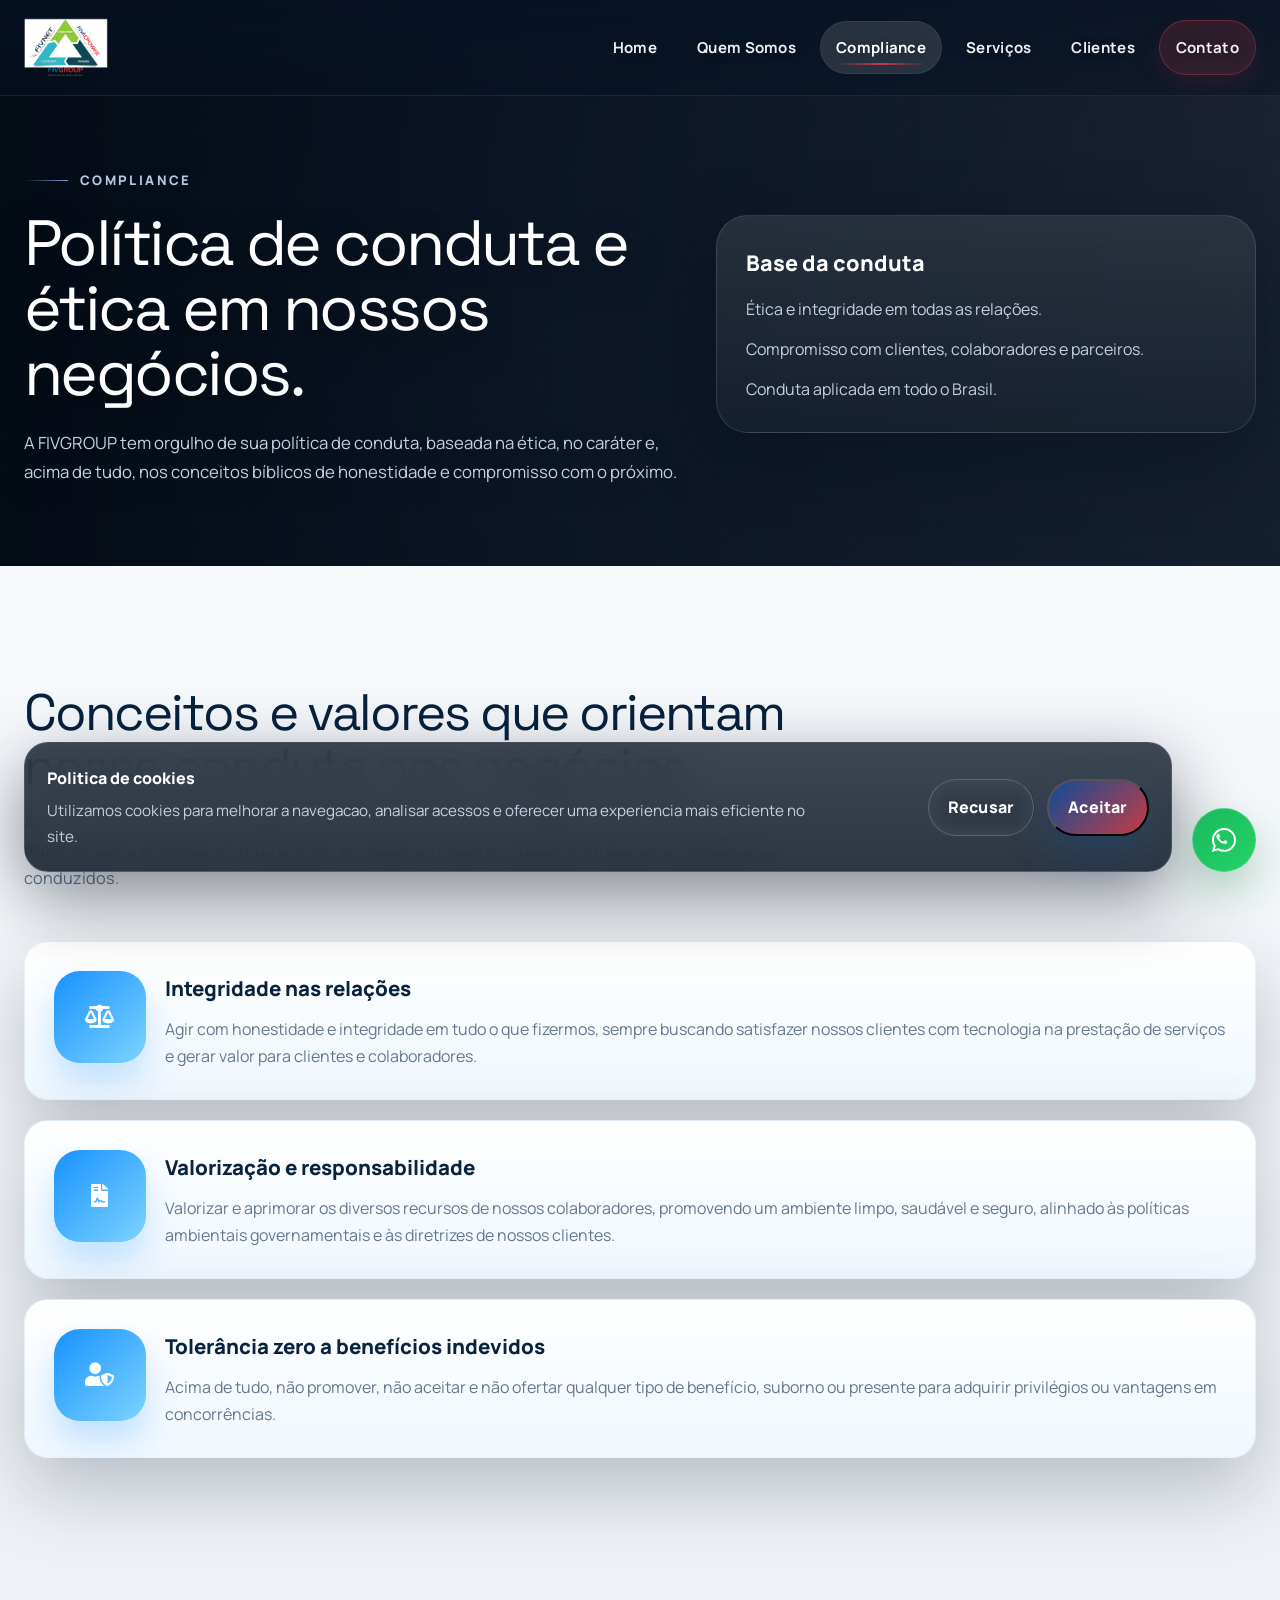
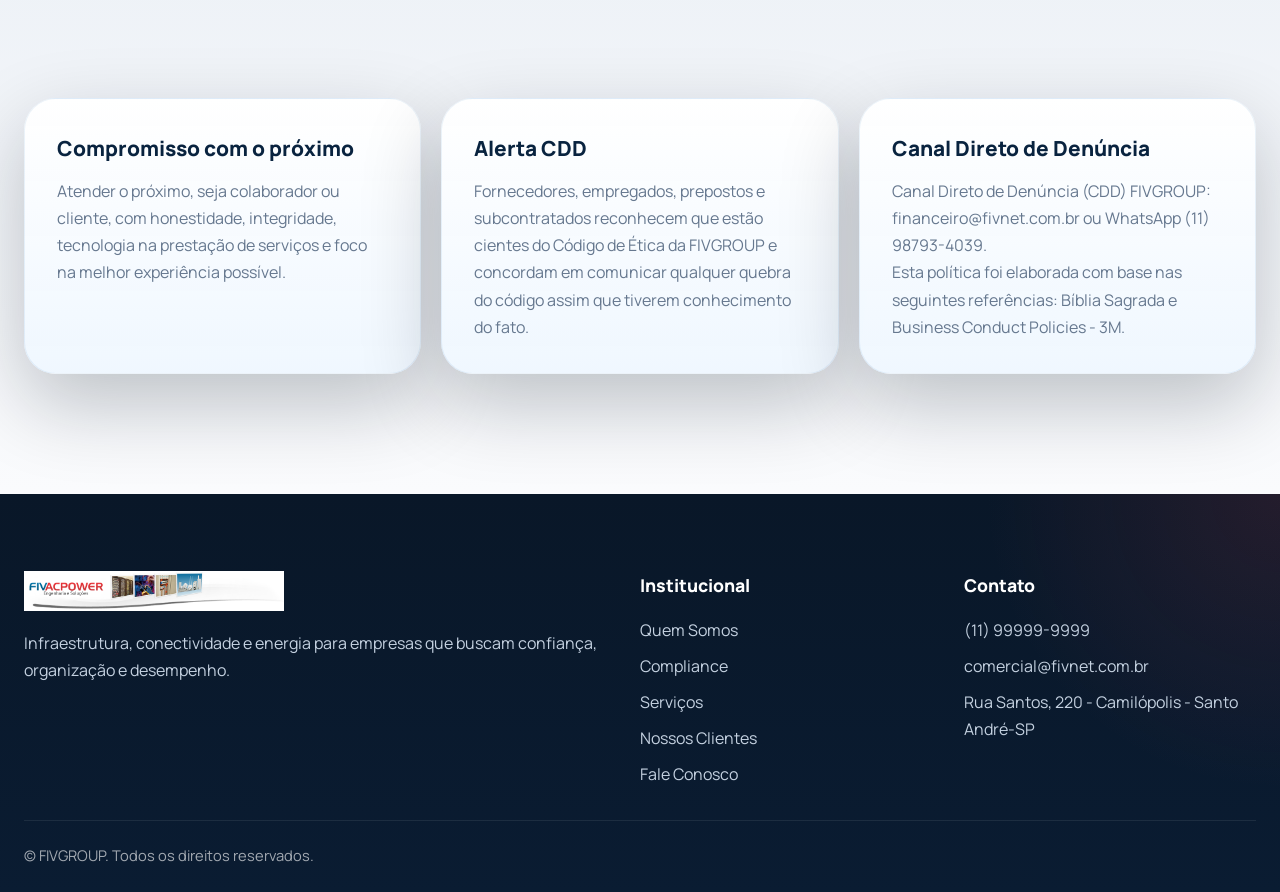
==== commit 2b99e64a: "Atualizações Gerais do template" ====
--- a/compliance.html
+++ b/compliance.html
@@ -1,10 +1,13 @@
 <!DOCTYPE HTML>
 <html lang="pt-BR">
 	<head>
-		<title>Compliance | Fivnet</title>
+		<title>Compliance | FIVGROUP</title>
 		<meta charset="utf-8" />
 		<meta name="viewport" content="width=device-width, initial-scale=1, user-scalable=no" />
-		<meta name="description" content="Compromissos de compliance, etica e boas praticas institucionais da Fivnet." />
+		<meta name="description" content="Compromissos de compliance, ética e boas práticas institucionais da FIVGROUP." />
+		<link rel="icon" type="image/png" sizes="256x256" href="images/favicon-fivgroup.png" />
+		<link rel="icon" type="image/x-icon" href="favicon.ico" />
+		<link rel="apple-touch-icon" href="images/favicon-fivgroup.png" />
 		<link rel="preconnect" href="https://fonts.googleapis.com" />
 		<link rel="preconnect" href="https://fonts.gstatic.com" crossorigin />
 		<link href="https://fonts.googleapis.com/css2?family=Manrope:wght@400;500;600;700;800&family=Space+Grotesk:wght@500;700&display=swap" rel="stylesheet" />
@@ -16,39 +19,44 @@
 			<div class="preloader-core">
 				<div class="preloader-ring ring-a"></div>
 				<div class="preloader-ring ring-b"></div>
-				<div class="preloader-logo-wrap"><img src="images/logo.png" alt="Fivnet" class="preloader-logo" /></div>
+				<div class="preloader-logo-wrap"><img src="images/logo_fivgroup.png" alt="FIVGROUP" class="preloader-logo" /></div>
 				<p>Carregando compliance</p>
 			</div>
 		</div>
 		<div class="site-shell">
 			<nav id="nav">
 				<div class="container nav-container">
-					<a href="index.html" class="brand" aria-label="Fivnet Home"><img src="images/logo.png" alt="Fivnet" class="brand-logo" /></a>
+					<a href="index.html" class="brand" aria-label="FIVGROUP Home"><img src="images/logo_fivgroup.png" alt="FIVGROUP" class="brand-logo" /></a>
 					<button class="nav-toggle" type="button" aria-label="Abrir menu"><span></span><span></span></button>
 					<ul class="nav-menu">
 						<li><a href="index.html">Home</a></li>
 						<li><a href="quem-somos.html">Quem Somos</a></li>
 						<li><a href="compliance.html">Compliance</a></li>
-						<li><a href="servicos.html">Servicos</a></li>
+						<li><a href="servicos.html">Serviços</a></li>
 						<li><a href="nossos-clientes.html">Clientes</a></li>
 						<li><a href="fale-conosco.html" class="nav-cta">Contato</a></li>
 					</ul>
 				</div>
 			</nav>
 			<main class="page-main">
-				<section class="page-hero" style="background-image: linear-gradient(90deg, rgba(4, 13, 24, 0.92) 0%, rgba(4, 13, 24, 0.75) 42%, rgba(4, 13, 24, 0.62) 100%), url('https://images.unsplash.com/photo-1451187580459-43490279c0fa?auto=format&fit=crop&w=1600&q=80');">
+				<section class="page-hero">
+					<div class="hero-slider">
+						<div class="hero-slide is-active" style="background-image: url('https://images.unsplash.com/photo-1521791055366-0d553872125f?auto=format&fit=crop&w=1920&q=80');"></div>
+						<div class="hero-slide" style="background-image: url('https://images.unsplash.com/photo-1584556326561-c8746083993b?auto=format&fit=crop&w=1920&q=80');"></div>
+						<div class="hero-slide" style="background-image: url('https://images.unsplash.com/photo-1497366754035-f200968a6e72?auto=format&fit=crop&w=1920&q=80');"></div>
+					</div>
 					<div class="container page-hero-content">
 						<div class="reveal" data-reveal="up">
 							<span class="page-kicker">Compliance</span>
-							<h1 class="page-title">Integridade, responsabilidade e boas praticas como parte da forma de atuar da Fivnet.</h1>
-							<p class="page-description">A postura institucional da Fivnet considera etica, transparencia e compromisso com conformidade como elementos essenciais para relacoes comerciais solidas e duradouras.</p>
+							<h1 class="page-title">Política de conduta e ética em nossos negócios.</h1>
+							<p class="page-description">A FIVGROUP tem orgulho de sua política de conduta, baseada na ética, no caráter e, acima de tudo, nos conceitos bíblicos de honestidade e compromisso com o próximo.</p>
 						</div>
 						<aside class="page-side-card reveal" data-reveal="left">
-							<h3>Compromissos institucionais</h3>
+							<h3>Base da conduta</h3>
 							<ul>
-								<li>Relacoes comerciais guiadas por clareza e respeito.</li>
-								<li>Responsabilidade na conducao de projetos e contratos.</li>
-								<li>Compromisso com boas praticas internas e externas.</li>
+								<li>Ética e integridade em todas as relações.</li>
+								<li>Compromisso com clientes, colaboradores e parceiros.</li>
+								<li>Conduta aplicada em todo o Brasil.</li>
 							</ul>
 						</aside>
 					</div>
@@ -56,29 +64,29 @@
 				<section class="section section-light">
 					<div class="container">
 						<div class="section-title reveal" data-reveal="up">
-							<h2>Uma pagina institucional seria, limpa e coerente com empresas que valorizam governanca.</h2>
-							<p>O compliance da Fivnet reforca uma atuacao alinhada a principios de etica, profissionalismo e responsabilidade em todas as relacoes com clientes, parceiros e colaboradores.</p>
+							<h2>Conceitos e valores que orientam nossa conduta nos negócios.</h2>
+							<p>As Políticas de Conduta nos Negócios da FIVGROUP se aplicam aos funcionários e terceiros que representam a empresa em todo o Brasil, em todos os locais e situações em que seus negócios são conduzidos.</p>
 						</div>
 						<div class="compliance-stack">
 							<article class="compliance-card reveal" data-reveal="up">
-								<div class="compliance-badge"><i class="icon solid fa-balance-scale"></i></div>
+								<div class="compliance-badge"><i class="icon solid fas fa-balance-scale"></i></div>
 								<div>
-									<h3>Etica nas relacoes</h3>
-									<p>A Fivnet conduz suas relacoes comerciais com transparencia, respeito e compromisso com decisoes coerentes, evitando praticas que possam comprometer a confianca de clientes e parceiros.</p>
+									<h3>Integridade nas relações</h3>
+									<p>Agir com honestidade e integridade em tudo o que fizermos, sempre buscando satisfazer nossos clientes com tecnologia na prestação de serviços e gerar valor para clientes e colaboradores.</p>
 								</div>
 							</article>
 							<article class="compliance-card reveal" data-reveal="up" data-delay="120">
-								<div class="compliance-badge"><i class="icon solid fa-file-contract"></i></div>
+								<div class="compliance-badge"><i class="icon solid fas fa-file-contract"></i></div>
 								<div>
-									<h3>Conformidade e responsabilidade</h3>
-									<p>Buscamos manter processos, propostas e entregas alinhados a criterios tecnicos e administrativos que reforcem seguranca juridica, previsibilidade e profissionalismo.</p>
+									<h3>Valorização e responsabilidade</h3>
+									<p>Valorizar e aprimorar os diversos recursos de nossos colaboradores, promovendo um ambiente limpo, saudável e seguro, alinhado às políticas ambientais governamentais e às diretrizes de nossos clientes.</p>
 								</div>
 							</article>
 							<article class="compliance-card reveal" data-reveal="up" data-delay="240">
-								<div class="compliance-badge"><i class="icon solid fa-user-shield"></i></div>
+								<div class="compliance-badge"><i class="icon solid fas fa-user-shield"></i></div>
 								<div>
-									<h3>Boas praticas corporativas</h3>
-									<p>Valorizamos organizacao documental, comunicacao clara, postura institucional e responsabilidade no tratamento de informacoes e demandas corporativas.</p>
+									<h3>Tolerância zero a benefícios indevidos</h3>
+									<p>Acima de tudo, não promover, não aceitar e não ofertar qualquer tipo de benefício, suborno ou presente para adquirir privilégios ou vantagens em concorrências.</p>
 								</div>
 							</article>
 						</div>
@@ -88,16 +96,17 @@
 					<div class="container">
 						<div class="content-grid-3">
 							<article class="content-card reveal" data-reveal="up">
-								<h3>Compromisso com o cliente</h3>
-								<p>Agir com responsabilidade, clareza de escopo e postura profissional em toda a jornada comercial e tecnica.</p>
+								<h3>Compromisso com o próximo</h3>
+								<p>Atender o próximo, seja colaborador ou cliente, com honestidade, integridade, tecnologia na prestação de serviços e foco na melhor experiência possível.</p>
 							</article>
 							<article class="content-card reveal" data-reveal="up" data-delay="120">
-								<h3>Compromisso com parceiros</h3>
-								<p>Manter relacoes baseadas em respeito, previsibilidade e alinhamento entre expectativa e entrega.</p>
+								<h3>Alerta CDD</h3>
+								<p>Fornecedores, empregados, prepostos e subcontratados reconhecem que estão cientes do Código de Ética da FIVGROUP e concordam em comunicar qualquer quebra do código assim que tiverem conhecimento do fato.</p>
 							</article>
 							<article class="content-card reveal" data-reveal="up" data-delay="240">
-								<h3>Compromisso com a marca</h3>
-								<p>Preservar uma imagem institucional seria, coerente e compativel com empresas de tecnologia e infraestrutura.</p>
+								<h3>Canal Direto de Denúncia</h3>
+								<p>Canal Direto de Denúncia (CDD) FIVGROUP: financeiro@fivnet.com.br ou WhatsApp (11) 98793-4039.</p>
+								<p>Esta política foi elaborada com base nas seguintes referências: Bíblia Sagrada e Business Conduct Policies - 3M.</p>
 							</article>
 						</div>
 					</div>
@@ -106,15 +115,15 @@
 			<footer class="site-footer">
 				<div class="container footer-grid">
 					<div class="footer-brand">
-						<a href="index.html"><img src="images/logo.png" alt="Fivnet" class="footer-logo" /></a>
-						<p>Infraestrutura, conectividade e energia para empresas que buscam confianca, organizacao e performance.</p>
+						<a href="index.html"><img src="images/fivpower_rodape.png" alt="FIVPOWER" class="footer-logo footer-logo-power" /></a>
+						<p>Infraestrutura, conectividade e energia para empresas que buscam confiança, organização e desempenho.</p>
 					</div>
 					<div class="footer-column">
 						<h3>Institucional</h3>
 						<ul>
 							<li><a href="quem-somos.html">Quem Somos</a></li>
 							<li><a href="compliance.html">Compliance</a></li>
-							<li><a href="servicos.html">Servicos</a></li>
+							<li><a href="servicos.html">Serviços</a></li>
 							<li><a href="nossos-clientes.html">Nossos Clientes</a></li>
 							<li><a href="fale-conosco.html">Fale Conosco</a></li>
 						</ul>
@@ -124,13 +133,37 @@
 						<ul>
 							<li>(11) 99999-9999</li>
 							<li>comercial@fivnet.com.br</li>
-							<li>Rua Exemplo, 123</li>
-							<li>Sao Paulo - SP</li>
+							<li>Rua Santos, 220 - Camilópolis - Santo André-SP</li>
 						</ul>
 					</div>
 				</div>
-				<div class="container footer-bottom"><p>&copy; Fivnet. Todos os direitos reservados.</p></div>
+				<div class="container footer-bottom"><p>&copy; FIVGROUP. Todos os direitos reservados.</p></div>
 			</footer>
+		</div>
+		<a
+			href="https://wa.me/5511999999999?text=Ola%2C%20gostaria%20de%20solicitar%20um%20orcamento%20com%20a%20FIVGROUP."
+			class="whatsapp-float"
+			target="_blank"
+			rel="noopener noreferrer"
+			aria-label="Chamar no WhatsApp"
+		>
+			<svg viewBox="0 0 32 32" aria-hidden="true" focusable="false" class="whatsapp-svg">
+				<path fill="currentColor" d="M19.11 17.21c-.29-.15-1.7-.84-1.97-.93-.26-.1-.46-.15-.65.15-.19.29-.75.93-.91 1.12-.17.2-.34.22-.63.08-.29-.15-1.24-.46-2.36-1.46-.87-.78-1.46-1.75-1.63-2.04-.17-.29-.02-.45.13-.6.13-.13.29-.34.44-.51.15-.17.2-.29.29-.49.1-.2.05-.37-.02-.51-.07-.15-.65-1.57-.89-2.15-.23-.56-.47-.49-.65-.5h-.55c-.2 0-.51.07-.77.37s-1.01.99-1.01 2.42 1.03 2.82 1.18 3.02c.15.2 2.01 3.08 4.88 4.31.68.29 1.22.47 1.63.6.68.22 1.29.19 1.77.11.54-.08 1.7-.69 1.94-1.35.24-.66.24-1.22.17-1.34-.07-.12-.26-.19-.55-.34Z"></path>
+				<path fill="currentColor" d="M16.01 3.2c-7.05 0-12.78 5.72-12.78 12.75 0 2.24.59 4.43 1.7 6.35L3 28.8l6.69-1.75a12.82 12.82 0 0 0 6.31 1.61h.01c7.05 0 12.79-5.72 12.79-12.76 0-3.4-1.33-6.6-3.74-9.01A12.7 12.7 0 0 0 16.01 3.2Zm0 23.31h-.01a10.68 10.68 0 0 1-5.46-1.5l-.39-.23-3.97 1.04 1.06-3.87-.25-.4a10.58 10.58 0 0 1-1.64-5.64c0-5.88 4.79-10.67 10.68-10.67 2.85 0 5.53 1.11 7.54 3.12a10.6 10.6 0 0 1 3.13 7.55c0 5.89-4.8 10.68-10.69 10.68Z"></path>
+			</svg>
+			<span>WhatsApp</span>
+		</a>
+		<div id="cookie-banner" class="cookie-banner" aria-live="polite">
+			<div class="cookie-content">
+				<div>
+					<strong>Politica de cookies</strong>
+					<p>Utilizamos cookies para melhorar a navegacao, analisar acessos e oferecer uma experiencia mais eficiente no site.</p>
+				</div>
+				<div class="cookie-actions">
+					<button type="button" class="button button-secondary cookie-btn" data-cookie-action="reject">Recusar</button>
+					<button type="button" class="button button-primary cookie-btn" data-cookie-action="accept">Aceitar</button>
+				</div>
+			</div>
 		</div>
 		<script src="assets/js/jquery.min.js"></script>
 		<script src="assets/js/jquery.scrolly.min.js"></script>
--- a/assets/css/main.css
+++ b/assets/css/main.css
@@ -1,23 +1,27 @@
 @import url("fontawesome-all.min.css");
 
 :root {
-	--bg: #06111f;
-	--bg-soft: #0b1c32;
-	--surface: rgba(9, 22, 40, 0.72);
-	--surface-strong: rgba(8, 18, 32, 0.9);
-	--surface-light: rgba(255, 255, 255, 0.92);
-	--line: rgba(255, 255, 255, 0.1);
-	--line-strong: rgba(76, 172, 255, 0.28);
-	--text: #f6fbff;
-	--text-soft: #adc3db;
-	--text-dark: #16304b;
-	--text-muted: #5d7491;
-	--primary: #1792ff;
-	--primary-strong: #0b6bd8;
-	--primary-soft: #7dd3ff;
+	--bg: #07172d;
+	--bg-soft: #0d2444;
+	--surface: rgba(10, 24, 47, 0.74);
+	--surface-strong: rgba(7, 18, 36, 0.92);
+	--surface-light: rgba(255, 255, 255, 0.94);
+	--line: rgba(255, 255, 255, 0.12);
+	--line-strong: rgba(15, 76, 151, 0.24);
+	--text: #f7fafe;
+	--text-soft: #c4d1e0;
+	--text-dark: #18314d;
+	--text-muted: #66788f;
+	--primary: #0f4c97;
+	--primary-strong: #0b3876;
+	--primary-soft: #7da4d8;
+	--accent: #c53c45;
+	--accent-strong: #a42b36;
+	--accent-soft: #f4dcde;
+	--neutral: #e7edf4;
 	--white: #ffffff;
-	--shadow-soft: 0 30px 80px rgba(4, 11, 20, 0.28);
-	--shadow-panel: 0 24px 70px rgba(6, 15, 28, 0.45);
+	--shadow-soft: 0 30px 80px rgba(6, 16, 29, 0.24);
+	--shadow-panel: 0 24px 70px rgba(5, 14, 27, 0.48);
 	--radius-xl: 32px;
 	--radius-lg: 24px;
 	--radius-md: 18px;
@@ -59,9 +63,9 @@
 
 body {
 	background:
-		radial-gradient(circle at top left, rgba(23, 146, 255, 0.16), transparent 28%),
-		radial-gradient(circle at right center, rgba(86, 191, 255, 0.14), transparent 25%),
-		linear-gradient(180deg, #04111e 0%, #071a2e 42%, #f4f9ff 42%, #f4f9ff 100%);
+		radial-gradient(circle at top left, rgba(15, 76, 151, 0.2), transparent 30%),
+		radial-gradient(circle at right center, rgba(197, 60, 69, 0.12), transparent 24%),
+		linear-gradient(180deg, #061326 0%, #0c2444 42%, #f7f9fc 42%, #f7f9fc 100%);
 	color: var(--text);
 	font-family: "Manrope", sans-serif;
 	line-height: 1.7;
@@ -113,8 +117,8 @@
 	display: grid;
 	place-items: center;
 	background:
-		radial-gradient(circle at center, rgba(20, 137, 245, 0.18), transparent 24%),
-		linear-gradient(180deg, #04101b 0%, #08192f 100%);
+		radial-gradient(circle at center, rgba(197, 60, 69, 0.14), transparent 24%),
+		linear-gradient(180deg, #061224 0%, #0b2140 100%);
 	z-index: 10000;
 	transition: opacity 0.75s ease, visibility 0.75s ease;
 }
@@ -161,7 +165,7 @@
 	width: 280px;
 	height: 280px;
 	border-top-color: rgba(255, 255, 255, 0.65);
-	border-bottom-color: rgba(23, 146, 255, 0.65);
+	border-bottom-color: rgba(197, 60, 69, 0.72);
 	animation: spinReverse 7s linear infinite;
 }
 
@@ -176,8 +180,8 @@
 }
 
 .preloader-logo {
-	width: 180px;
-	filter: drop-shadow(0 8px 24px rgba(23, 146, 255, 0.35));
+	width: clamp(120px, 16vw, 170px);
+	filter: drop-shadow(0 10px 26px rgba(15, 76, 151, 0.28));
 }
 
 .preloader-core p {
@@ -196,13 +200,16 @@
 	width: 100%;
 	z-index: 5000;
 	padding: 1.15rem 0;
+	background: linear-gradient(180deg, rgba(6, 18, 36, 0.72) 0%, rgba(6, 18, 36, 0.46) 100%);
+	backdrop-filter: blur(14px);
+	border-bottom: 1px solid rgba(255, 255, 255, 0.08);
 	transition: background-color 0.35s ease, box-shadow 0.35s ease, backdrop-filter 0.35s ease, padding 0.35s ease;
 }
 
 #nav.is-scrolled {
-	background: rgba(5, 15, 28, 0.72);
-	backdrop-filter: blur(16px);
-	box-shadow: 0 18px 40px rgba(0, 0, 0, 0.18);
+	background: linear-gradient(180deg, rgba(6, 18, 36, 0.9) 0%, rgba(7, 20, 39, 0.82) 100%);
+	backdrop-filter: blur(18px);
+	box-shadow: 0 18px 40px rgba(0, 0, 0, 0.24);
 	padding: 0.8rem 0;
 }
 
@@ -213,8 +220,13 @@
 	gap: 2rem;
 }
 
+.brand {
+	display: inline-flex;
+	align-items: center;
+}
+
 .brand-logo {
-	height: 46px;
+	height: 58px;
 	width: auto;
 }
 
@@ -231,11 +243,12 @@
 	justify-content: center;
 	padding: 0.85rem 1rem;
 	border-radius: 999px;
-	color: rgba(255, 255, 255, 0.84);
+	color: rgba(255, 255, 255, 0.94);
 	font-size: 0.94rem;
 	font-weight: 700;
 	letter-spacing: 0.02em;
-	transition: color 0.3s ease, background-color 0.3s ease, transform 0.3s ease;
+	text-shadow: 0 2px 10px rgba(0, 0, 0, 0.28);
+	transition: color 0.3s ease, background-color 0.3s ease, transform 0.3s ease, box-shadow 0.3s ease;
 }
 
 .nav-menu a:after {
@@ -246,7 +259,7 @@
 	bottom: 0.55rem;
 	height: 2px;
 	border-radius: 999px;
-	background: linear-gradient(90deg, transparent, var(--primary-soft), transparent);
+	background: linear-gradient(90deg, transparent, var(--accent), transparent);
 	opacity: 0;
 	transform: scaleX(0.4);
 	transition: opacity 0.3s ease, transform 0.3s ease;
@@ -255,7 +268,8 @@
 .nav-menu a:hover,
 .nav-menu a.active {
 	color: var(--white);
-	background: rgba(255, 255, 255, 0.08);
+	background: rgba(255, 255, 255, 0.12);
+	box-shadow: inset 0 0 0 1px rgba(255, 255, 255, 0.06);
 }
 
 .nav-menu a:hover:after,
@@ -265,8 +279,9 @@
 }
 
 .nav-cta {
-	border: 1px solid rgba(125, 211, 255, 0.24);
-	background: rgba(23, 146, 255, 0.12);
+	border: 1px solid rgba(197, 60, 69, 0.38);
+	background: rgba(197, 60, 69, 0.18);
+	box-shadow: 0 10px 24px rgba(197, 60, 69, 0.12);
 }
 
 .nav-toggle {
@@ -313,20 +328,23 @@
 .hero-slide {
 	background-position: center;
 	background-size: cover;
+	filter: blur(1.5px) brightness(0.56) saturate(0.92);
 	opacity: 0;
 	transform: scale(1.08);
-	transition: opacity 1.4s ease, transform 7s ease;
+	transition: opacity 1.4s ease, transform 7s ease, filter 1.4s ease;
 }
 
 .hero-slide.is-active {
 	opacity: 1;
 	transform: scale(1);
+	filter: blur(1px) brightness(0.62) saturate(0.98);
 }
 
 .hero-overlay {
 	background:
-		linear-gradient(90deg, rgba(4, 13, 24, 0.88) 0%, rgba(4, 13, 24, 0.7) 38%, rgba(4, 13, 24, 0.6) 100%),
-		radial-gradient(circle at top right, rgba(23, 146, 255, 0.25), transparent 28%);
+		linear-gradient(90deg, rgba(3, 10, 20, 0.93) 0%, rgba(5, 16, 31, 0.82) 38%, rgba(7, 22, 40, 0.72) 100%),
+		linear-gradient(180deg, rgba(2, 8, 16, 0.22) 0%, rgba(2, 8, 16, 0.34) 100%),
+		radial-gradient(circle at top right, rgba(15, 76, 151, 0.22), transparent 28%);
 }
 
 .hero-content {
@@ -343,7 +361,7 @@
 	align-items: center;
 	gap: 0.75rem;
 	margin-bottom: 1.4rem;
-	color: var(--primary-soft);
+	color: #b5cae6;
 	font-size: 0.82rem;
 	font-weight: 800;
 	letter-spacing: 0.2em;
@@ -370,6 +388,11 @@
 .hero-copy h1 {
 	max-width: 12ch;
 	font-size: clamp(3rem, 5vw, 5.7rem);
+	text-shadow: 0 14px 38px rgba(0, 0, 0, 0.4);
+}
+
+.hero-copy p {
+	text-shadow: 0 10px 28px rgba(0, 0, 0, 0.32);
 }
 
 .hero-copy p {
@@ -425,8 +448,8 @@
 
 .button-primary {
 	color: var(--white);
-	background: linear-gradient(135deg, var(--primary) 0%, #53c5ff 100%);
-	box-shadow: 0 16px 40px rgba(16, 125, 226, 0.35);
+	background: linear-gradient(135deg, var(--primary) 0%, var(--accent) 100%);
+	box-shadow: 0 18px 42px rgba(15, 76, 151, 0.28);
 }
 
 .button-secondary {
@@ -686,9 +709,9 @@
 	height: 66px;
 	margin-bottom: 1.4rem;
 	border-radius: 20px;
-	background: linear-gradient(135deg, rgba(23, 146, 255, 1), rgba(125, 211, 255, 1));
-	color: var(--white);
-	box-shadow: 0 18px 32px rgba(23, 146, 255, 0.24);
+	background: linear-gradient(135deg, var(--primary), var(--accent));
+	color: var(--white);
+	box-shadow: 0 18px 32px rgba(15, 76, 151, 0.24);
 }
 
 .service-icon .icon:before {
@@ -704,11 +727,39 @@
 	line-height: 1.35;
 }
 
+.section-services .section-header h2,
+.section-services .section-header p,
+.section-services .service-card h3,
+.section-services .service-card p,
+.section-differentials .section-header h2,
+.section-differentials .section-header p,
+.section-differentials .differential-card p {
+	color: var(--white);
+}
+
+.section-services .eyebrow,
+.section-differentials .eyebrow {
+	color: var(--primary-soft);
+}
+
+.section-services .service-card {
+	background:
+		linear-gradient(180deg, rgba(255, 255, 255, 0.12), rgba(255, 255, 255, 0.05)),
+		rgba(5, 17, 31, 0.56);
+	border: 1px solid rgba(255, 255, 255, 0.12);
+	box-shadow: var(--shadow-panel);
+}
+
+.section-services .service-card:hover {
+	border-color: rgba(125, 211, 255, 0.28);
+	box-shadow: 0 30px 70px rgba(6, 15, 28, 0.4);
+}
+
 .section-story,
 .section-cta {
 	background:
-		radial-gradient(circle at top right, rgba(23, 146, 255, 0.18), transparent 25%),
-		linear-gradient(180deg, #081523 0%, #0a1b31 100%);
+		radial-gradient(circle at top right, rgba(197, 60, 69, 0.14), transparent 24%),
+		linear-gradient(180deg, #081624 0%, #0c2341 100%);
 	overflow: hidden;
 }
 
@@ -719,7 +770,7 @@
 	width: 420px;
 	height: 420px;
 	border-radius: 50%;
-	background: radial-gradient(circle, rgba(125, 211, 255, 0.14), transparent 68%);
+	background: radial-gradient(circle, rgba(125, 164, 216, 0.18), transparent 68%);
 	filter: blur(18px);
 }
 
@@ -981,33 +1032,47 @@
 
 .section-clients {
 	background:
-		linear-gradient(180deg, #eef5fd 0%, #f7fbff 100%);
+		linear-gradient(180deg, #f2f5f9 0%, #fbfcfe 100%);
 }
 
 .client-logos {
 	display: grid;
-	grid-template-columns: repeat(6, minmax(0, 1fr));
-	gap: 1rem;
+	grid-template-columns: repeat(auto-fit, minmax(150px, 1fr));
+	gap: 1.1rem;
 }
 
 .client-logo {
 	display: grid;
 	place-items: center;
 	min-height: 110px;
-	padding: 1rem;
+	padding: 1.2rem;
 	border-radius: 22px;
-	border: 1px solid rgba(24, 98, 175, 0.1);
-	background: rgba(255, 255, 255, 0.92);
-	box-shadow: 0 18px 38px rgba(11, 46, 84, 0.08);
-}
-
-.client-logo span {
-	color: #55728f;
-	font-family: "Space Grotesk", sans-serif;
-	font-size: 1.05rem;
-	font-weight: 700;
-	letter-spacing: 0.08em;
-	text-transform: uppercase;
+	border: 1px solid rgba(15, 76, 151, 0.08);
+	background: rgba(255, 255, 255, 0.96);
+	box-shadow: 0 18px 38px rgba(10, 37, 68, 0.07);
+	transition: transform 0.3s ease, box-shadow 0.3s ease, border-color 0.3s ease, opacity 0.3s ease;
+}
+
+.client-logo:hover {
+	transform: translateY(-4px);
+	border-color: rgba(197, 60, 69, 0.2);
+	box-shadow: 0 24px 48px rgba(10, 37, 68, 0.12);
+}
+
+.client-logo img {
+	width: auto;
+	max-width: 100%;
+	max-height: 62px;
+	object-fit: contain;
+	filter: grayscale(1);
+	opacity: 0.82;
+	transition: transform 0.3s ease, opacity 0.3s ease, filter 0.3s ease;
+}
+
+.client-logo:hover img {
+	transform: scale(1.05);
+	filter: grayscale(0);
+	opacity: 1;
 }
 
 .quote-grid {
@@ -1036,8 +1101,8 @@
 	margin-bottom: 1rem;
 	padding: 0.45rem 0.8rem;
 	border-radius: 999px;
-	background: rgba(23, 146, 255, 0.18);
-	color: var(--primary-soft);
+	background: rgba(197, 60, 69, 0.14);
+	color: var(--accent-soft);
 	font-size: 0.8rem;
 	font-weight: 800;
 	letter-spacing: 0.12em;
@@ -1068,8 +1133,8 @@
 	align-items: center;
 	padding: 2rem;
 	border-radius: 28px;
-	background: linear-gradient(180deg, rgba(255, 255, 255, 0.98), rgba(237, 246, 255, 0.96));
-	border: 1px solid rgba(24, 98, 175, 0.08);
+	background: linear-gradient(180deg, rgba(255, 255, 255, 0.98), rgba(242, 246, 251, 0.96));
+	border: 1px solid rgba(15, 76, 151, 0.08);
 	box-shadow: var(--shadow-soft);
 }
 
@@ -1119,6 +1184,9 @@
 .site-footer {
 	padding: 4.8rem 0 1.5rem;
 	color: var(--white);
+	background:
+		radial-gradient(circle at top right, rgba(197, 60, 69, 0.14), transparent 22%),
+		linear-gradient(180deg, #091728 0%, #0a1c32 100%);
 }
 
 .footer-grid {
@@ -1130,9 +1198,13 @@
 }
 
 .footer-logo {
-	height: 52px;
-	width: auto;
+	width: min(100%, 280px);
+	height: auto;
 	margin-bottom: 1.2rem;
+}
+
+.footer-logo-power {
+	max-width: 260px;
 }
 
 .footer-brand p,
@@ -1159,6 +1231,119 @@
 .footer-bottom p {
 	color: rgba(255, 255, 255, 0.62);
 	font-size: 0.92rem;
+}
+
+.whatsapp-float {
+	position: fixed;
+	right: 24px;
+	bottom: 28px;
+	z-index: 4500;
+	display: inline-grid;
+	place-items: center;
+	width: 64px;
+	height: 64px;
+	padding: 0;
+	border-radius: 50%;
+	background: linear-gradient(135deg, #18b95f 0%, #25d366 100%);
+	color: var(--white);
+	box-shadow: 0 20px 45px rgba(22, 123, 63, 0.32);
+	border: 1px solid rgba(255, 255, 255, 0.18);
+	transition: transform 0.3s ease, box-shadow 0.3s ease, filter 0.3s ease;
+}
+
+.whatsapp-float:hover {
+	transform: translateY(-4px);
+	animation: whatsappWiggle 0.7s ease-in-out;
+	box-shadow: 0 24px 52px rgba(22, 123, 63, 0.4);
+	filter: saturate(1.08);
+}
+
+.whatsapp-svg {
+	width: 30px;
+	height: 30px;
+	display: block;
+	color: var(--white);
+}
+
+.whatsapp-float span {
+	display: none;
+}
+
+@keyframes whatsappWiggle {
+	0% {
+		transform: translateY(-4px) rotate(0deg);
+	}
+	25% {
+		transform: translateY(-4px) rotate(-7deg);
+	}
+	50% {
+		transform: translateY(-4px) rotate(6deg);
+	}
+	75% {
+		transform: translateY(-4px) rotate(-4deg);
+	}
+	100% {
+		transform: translateY(-4px) rotate(0deg);
+	}
+}
+
+.cookie-banner {
+	position: fixed;
+	left: 24px;
+	right: 108px;
+	bottom: 28px;
+	z-index: 4300;
+	opacity: 0;
+	visibility: hidden;
+	transform: translateY(20px);
+	transition: opacity 0.35s ease, transform 0.35s ease, visibility 0.35s ease;
+}
+
+.cookie-banner.is-visible {
+	opacity: 1;
+	visibility: visible;
+	transform: translateY(0);
+}
+
+.cookie-content {
+	display: flex;
+	align-items: center;
+	justify-content: space-between;
+	gap: 1.25rem;
+	padding: 1.35rem 1.4rem;
+	border-radius: 24px;
+	border: 1px solid rgba(255, 255, 255, 0.12);
+	background:
+		linear-gradient(180deg, rgba(255, 255, 255, 0.12), rgba(255, 255, 255, 0.05)),
+		rgba(5, 17, 31, 0.88);
+	backdrop-filter: blur(18px);
+	box-shadow: var(--shadow-panel);
+}
+
+.cookie-content strong {
+	display: block;
+	margin-bottom: 0.35rem;
+	color: var(--white);
+	font-size: 1rem;
+	font-weight: 800;
+}
+
+.cookie-content p {
+	margin: 0;
+	max-width: 48rem;
+	color: var(--text-soft);
+	font-size: 0.95rem;
+}
+
+.cookie-actions {
+	display: flex;
+	flex-wrap: wrap;
+	gap: 0.8rem;
+}
+
+.cookie-actions .button {
+	min-height: 50px;
+	padding: 0.8rem 1.2rem;
 }
 
 .page-main {
@@ -1172,8 +1357,29 @@
 	padding: calc(var(--nav-height) + 4.5rem) 0 5rem;
 	overflow: hidden;
 	background:
-		linear-gradient(90deg, rgba(4, 13, 24, 0.9) 0%, rgba(4, 13, 24, 0.72) 42%, rgba(4, 13, 24, 0.62) 100%),
-		url("https://images.unsplash.com/photo-1496171367470-9ed9a91ea931?auto=format&fit=crop&w=1600&q=80") center/cover;
+		linear-gradient(90deg, rgba(6, 18, 36, 0.9) 0%, rgba(8, 25, 49, 0.72) 42%, rgba(10, 29, 54, 0.62) 100%),
+		url("../../images/pic01.jpg") center/cover;
+}
+
+.page-hero .hero-slider,
+.page-hero .hero-slide {
+	position: absolute;
+	inset: 0;
+}
+
+.page-hero .hero-slide {
+	background-position: center;
+	background-size: cover;
+	filter: blur(1.5px) brightness(0.56) saturate(0.92);
+	opacity: 0;
+	transform: scale(1.08);
+	transition: opacity 1.4s ease, transform 7s ease, filter 1.4s ease;
+}
+
+.page-hero .hero-slide.is-active {
+	opacity: 1;
+	transform: scale(1);
+	filter: blur(1px) brightness(0.62) saturate(0.98);
 }
 
 .page-hero:before {
@@ -1181,8 +1387,10 @@
 	position: absolute;
 	inset: 0;
 	background:
-		radial-gradient(circle at top right, rgba(23, 146, 255, 0.24), transparent 30%),
-		linear-gradient(180deg, rgba(255, 255, 255, 0.02), rgba(255, 255, 255, 0));
+		linear-gradient(90deg, rgba(3, 10, 20, 0.92) 0%, rgba(5, 16, 31, 0.8) 40%, rgba(7, 22, 40, 0.68) 100%),
+		linear-gradient(180deg, rgba(2, 8, 16, 0.22) 0%, rgba(2, 8, 16, 0.34) 100%),
+		radial-gradient(circle at top right, rgba(197, 60, 69, 0.14), transparent 30%);
+	z-index: 0;
 }
 
 .page-hero-content,
@@ -1201,7 +1409,7 @@
 	align-items: center;
 	gap: 0.75rem;
 	margin-bottom: 1.2rem;
-	color: var(--primary-soft);
+	color: #b5cae6;
 	font-size: 0.82rem;
 	font-weight: 800;
 	letter-spacing: 0.18em;
@@ -1221,6 +1429,7 @@
 	line-height: 1.02;
 	letter-spacing: -0.04em;
 	color: var(--white);
+	text-shadow: 0 14px 38px rgba(0, 0, 0, 0.42);
 }
 
 .page-description {
@@ -1228,6 +1437,7 @@
 	margin-top: 1.4rem;
 	color: var(--text-soft);
 	font-size: 1.05rem;
+	text-shadow: 0 10px 28px rgba(0, 0, 0, 0.34);
 }
 
 .page-side-card,
@@ -1273,17 +1483,17 @@
 }
 
 .section-light {
-	background: linear-gradient(180deg, #f4f9ff 0%, #eef5fd 100%);
+	background: linear-gradient(180deg, #f7f9fc 0%, #eef2f7 100%);
 }
 
 .section-deep {
 	background:
-		radial-gradient(circle at top right, rgba(23, 146, 255, 0.18), transparent 25%),
-		linear-gradient(180deg, #081523 0%, #0a1b31 100%);
+		radial-gradient(circle at top right, rgba(197, 60, 69, 0.14), transparent 25%),
+		linear-gradient(180deg, #081624 0%, #0c2341 100%);
 }
 
 .section-clean {
-	background: linear-gradient(180deg, #eef5fd 0%, #f8fbff 100%);
+	background: linear-gradient(180deg, #eef2f7 0%, #fafbfd 100%);
 }
 
 .section-title {
@@ -1392,6 +1602,35 @@
 	overflow: hidden;
 }
 
+.service-detail-media {
+	position: relative;
+	margin: -2rem -2rem 1.4rem;
+	height: 190px;
+	overflow: hidden;
+	border-radius: var(--radius-lg) var(--radius-lg) 24px 24px;
+}
+
+.service-detail-media:after {
+	content: "";
+	position: absolute;
+	inset: 0;
+	background:
+		linear-gradient(180deg, rgba(7, 18, 36, 0.02) 0%, rgba(7, 18, 36, 0.18) 100%),
+		radial-gradient(circle at top right, rgba(197, 60, 69, 0.18), transparent 32%);
+}
+
+.service-detail-media img {
+	width: 100%;
+	height: 100%;
+	object-fit: cover;
+	transform: scale(1.02);
+	transition: transform 0.5s ease;
+}
+
+.service-detail-card:hover .service-detail-media img {
+	transform: scale(1.08);
+}
+
 .service-detail-card:before {
 	content: "";
 	position: absolute;
@@ -1488,12 +1727,12 @@
 
 .logo-ribbon {
 	display: grid;
-	grid-template-columns: repeat(5, minmax(0, 1fr));
-	gap: 1rem;
+	grid-template-columns: repeat(auto-fit, minmax(150px, 1fr));
+	gap: 1.1rem;
 }
 
 .logo-ribbon .client-logo {
-	min-height: 104px;
+	min-height: 110px;
 }
 
 .client-story-card,
@@ -1588,8 +1827,8 @@
 .field input:focus,
 .field textarea:focus,
 .field select:focus {
-	border-color: rgba(23, 146, 255, 0.42);
-	box-shadow: 0 0 0 5px rgba(23, 146, 255, 0.08);
+	border-color: rgba(197, 60, 69, 0.34);
+	box-shadow: 0 0 0 5px rgba(197, 60, 69, 0.1);
 }
 
 .form-actions {
@@ -1750,6 +1989,11 @@
 	.contact-items,
 	.footer-grid {
 		grid-template-columns: 1fr;
+	}
+
+	.cookie-content {
+		flex-direction: column;
+		align-items: flex-start;
 	}
 
 	.hero-copy h1 {
@@ -1825,8 +2069,8 @@
 
 	body {
 		background:
-			radial-gradient(circle at top left, rgba(23, 146, 255, 0.16), transparent 20%),
-			linear-gradient(180deg, #04111e 0%, #071a2e 38%, #f4f9ff 38%, #f4f9ff 100%);
+			radial-gradient(circle at top left, rgba(15, 76, 151, 0.18), transparent 20%),
+			linear-gradient(180deg, #061326 0%, #0c2444 38%, #f7f9fc 38%, #f7f9fc 100%);
 	}
 
 	.container {
@@ -1901,7 +2145,7 @@
 	}
 
 	.preloader-logo {
-		width: 140px;
+		width: 118px;
 	}
 
 	.ring-a {
@@ -1912,6 +2156,20 @@
 	.ring-b {
 		width: 240px;
 		height: 240px;
+	}
+
+	.whatsapp-float {
+		right: 14px;
+		left: auto;
+		bottom: 14px;
+		width: 58px;
+		height: 58px;
+	}
+
+	.cookie-banner {
+		left: 14px;
+		right: 14px;
+		bottom: 88px;
 	}
 }
 
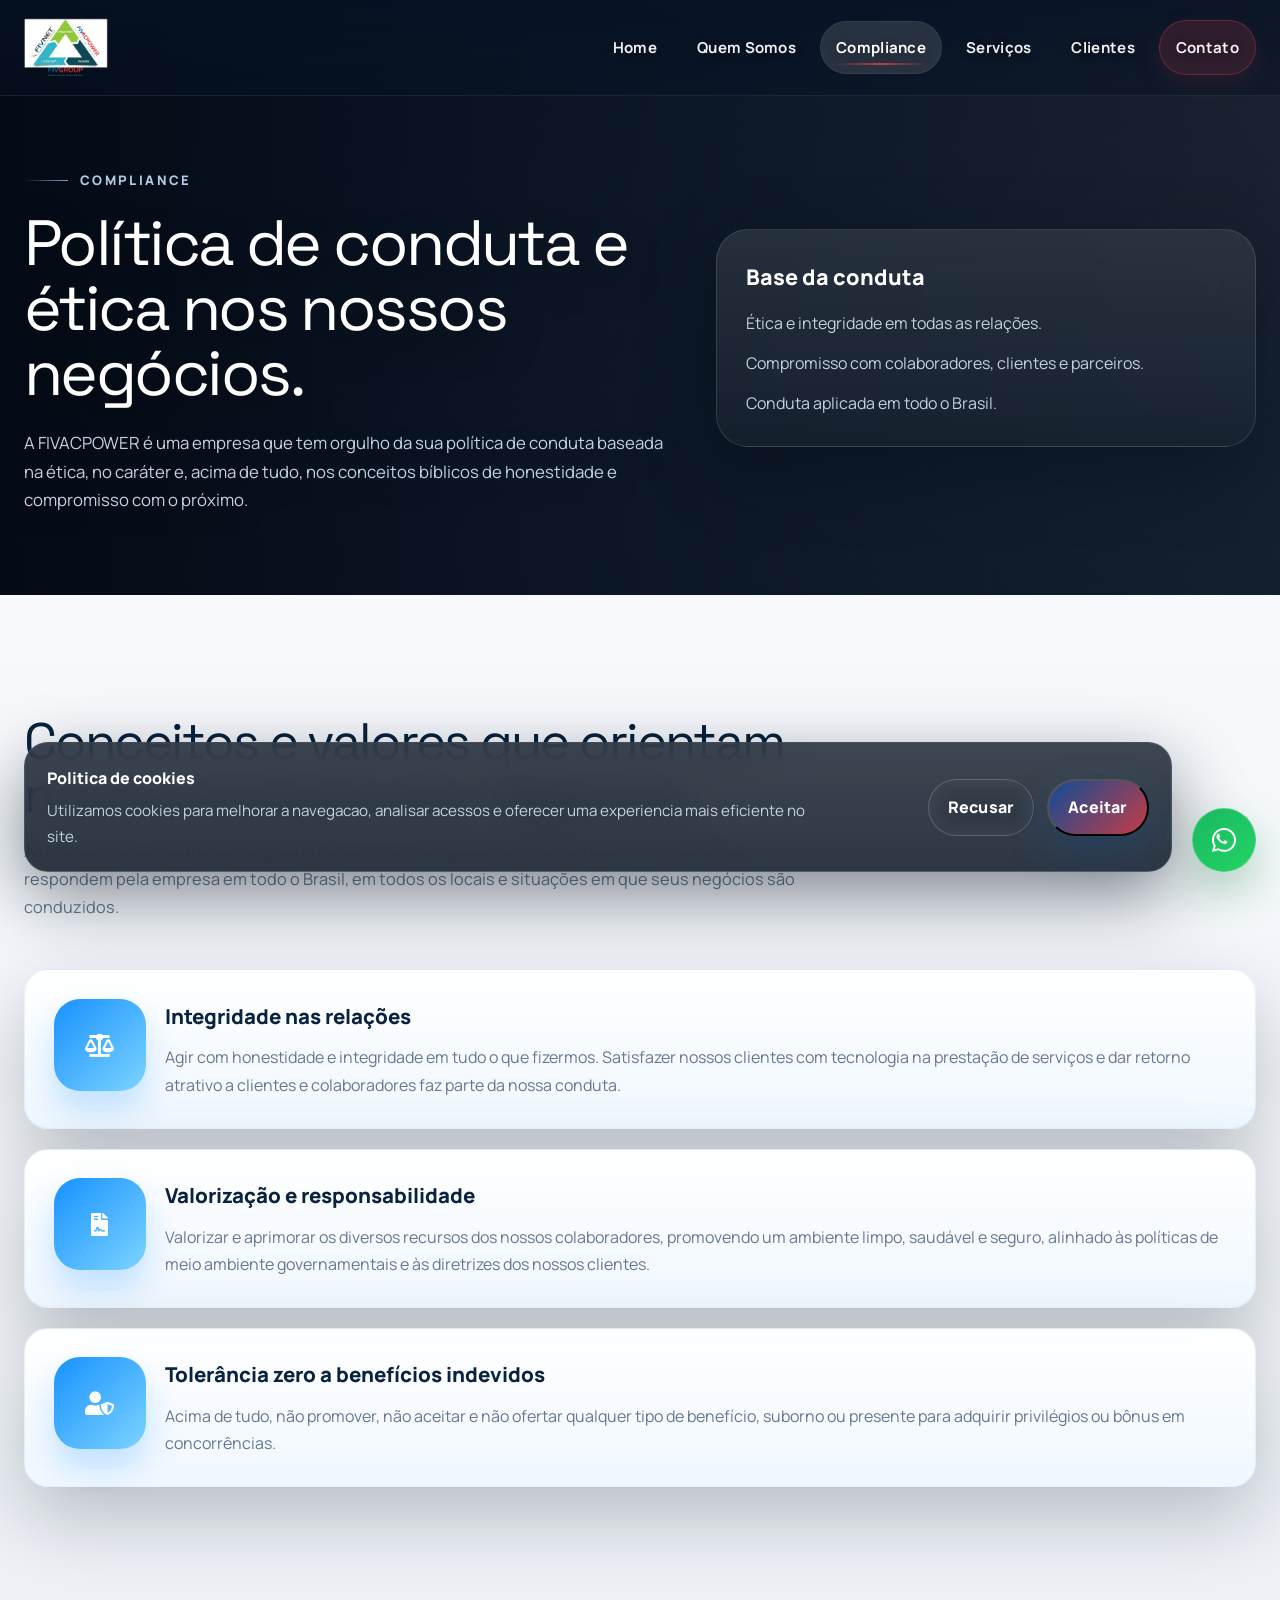
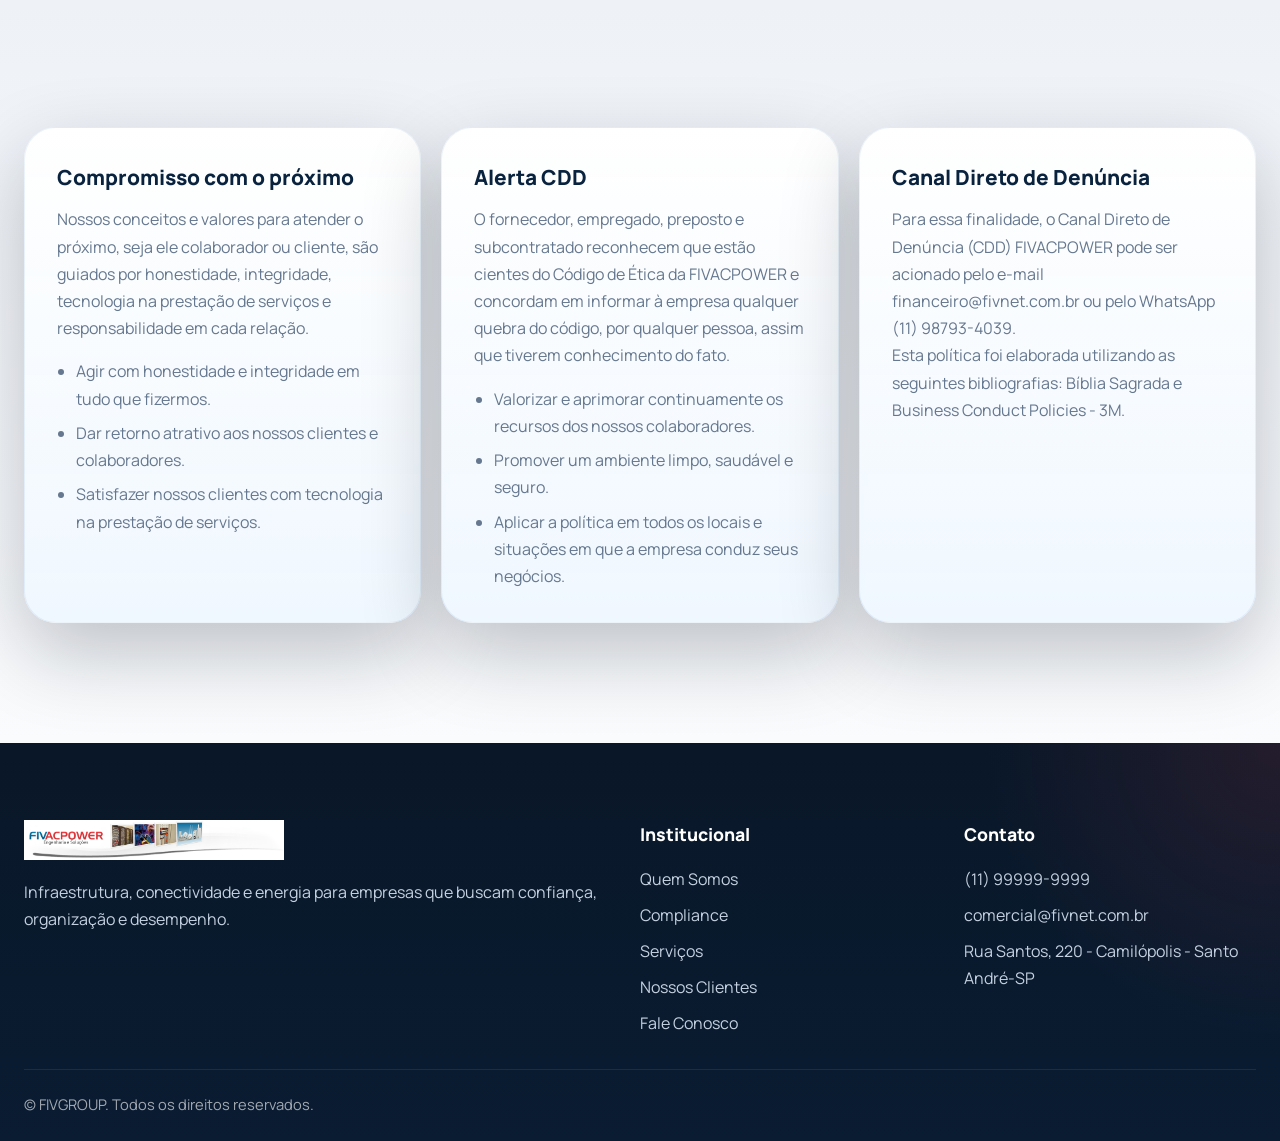
==== commit 6060b455: "Acrescentando imagens de certificação" ====
--- a/compliance.html
+++ b/compliance.html
@@ -48,14 +48,14 @@
 					<div class="container page-hero-content">
 						<div class="reveal" data-reveal="up">
 							<span class="page-kicker">Compliance</span>
-							<h1 class="page-title">Política de conduta e ética em nossos negócios.</h1>
-							<p class="page-description">A FIVGROUP tem orgulho de sua política de conduta, baseada na ética, no caráter e, acima de tudo, nos conceitos bíblicos de honestidade e compromisso com o próximo.</p>
+							<h1 class="page-title">Política de conduta e ética nos nossos negócios.</h1>
+							<p class="page-description">A FIVACPOWER é uma empresa que tem orgulho da sua política de conduta baseada na ética, no caráter e, acima de tudo, nos conceitos bíblicos de honestidade e compromisso com o próximo.</p>
 						</div>
 						<aside class="page-side-card reveal" data-reveal="left">
 							<h3>Base da conduta</h3>
 							<ul>
 								<li>Ética e integridade em todas as relações.</li>
-								<li>Compromisso com clientes, colaboradores e parceiros.</li>
+								<li>Compromisso com colaboradores, clientes e parceiros.</li>
 								<li>Conduta aplicada em todo o Brasil.</li>
 							</ul>
 						</aside>
@@ -65,28 +65,28 @@
 					<div class="container">
 						<div class="section-title reveal" data-reveal="up">
 							<h2>Conceitos e valores que orientam nossa conduta nos negócios.</h2>
-							<p>As Políticas de Conduta nos Negócios da FIVGROUP se aplicam aos funcionários e terceiros que representam a empresa em todo o Brasil, em todos os locais e situações em que seus negócios são conduzidos.</p>
+							<p>As Políticas de Conduta nos Negócios FIVACPOWER se aplicam aos funcionários e terceiros que respondem pela empresa em todo o Brasil, em todos os locais e situações em que seus negócios são conduzidos.</p>
 						</div>
 						<div class="compliance-stack">
 							<article class="compliance-card reveal" data-reveal="up">
 								<div class="compliance-badge"><i class="icon solid fas fa-balance-scale"></i></div>
 								<div>
 									<h3>Integridade nas relações</h3>
-									<p>Agir com honestidade e integridade em tudo o que fizermos, sempre buscando satisfazer nossos clientes com tecnologia na prestação de serviços e gerar valor para clientes e colaboradores.</p>
+									<p>Agir com honestidade e integridade em tudo o que fizermos. Satisfazer nossos clientes com tecnologia na prestação de serviços e dar retorno atrativo a clientes e colaboradores faz parte da nossa conduta.</p>
 								</div>
 							</article>
 							<article class="compliance-card reveal" data-reveal="up" data-delay="120">
 								<div class="compliance-badge"><i class="icon solid fas fa-file-contract"></i></div>
 								<div>
 									<h3>Valorização e responsabilidade</h3>
-									<p>Valorizar e aprimorar os diversos recursos de nossos colaboradores, promovendo um ambiente limpo, saudável e seguro, alinhado às políticas ambientais governamentais e às diretrizes de nossos clientes.</p>
+									<p>Valorizar e aprimorar os diversos recursos dos nossos colaboradores, promovendo um ambiente limpo, saudável e seguro, alinhado às políticas de meio ambiente governamentais e às diretrizes dos nossos clientes.</p>
 								</div>
 							</article>
 							<article class="compliance-card reveal" data-reveal="up" data-delay="240">
 								<div class="compliance-badge"><i class="icon solid fas fa-user-shield"></i></div>
 								<div>
 									<h3>Tolerância zero a benefícios indevidos</h3>
-									<p>Acima de tudo, não promover, não aceitar e não ofertar qualquer tipo de benefício, suborno ou presente para adquirir privilégios ou vantagens em concorrências.</p>
+									<p>Acima de tudo, não promover, não aceitar e não ofertar qualquer tipo de benefício, suborno ou presente para adquirir privilégios ou bônus em concorrências.</p>
 								</div>
 							</article>
 						</div>
@@ -97,16 +97,26 @@
 						<div class="content-grid-3">
 							<article class="content-card reveal" data-reveal="up">
 								<h3>Compromisso com o próximo</h3>
-								<p>Atender o próximo, seja colaborador ou cliente, com honestidade, integridade, tecnologia na prestação de serviços e foco na melhor experiência possível.</p>
+								<p>Nossos conceitos e valores para atender o próximo, seja ele colaborador ou cliente, são guiados por honestidade, integridade, tecnologia na prestação de serviços e responsabilidade em cada relação.</p>
+								<ul class="compliance-points">
+									<li>Agir com honestidade e integridade em tudo que fizermos.</li>
+									<li>Dar retorno atrativo aos nossos clientes e colaboradores.</li>
+									<li>Satisfazer nossos clientes com tecnologia na prestação de serviços.</li>
+								</ul>
 							</article>
 							<article class="content-card reveal" data-reveal="up" data-delay="120">
 								<h3>Alerta CDD</h3>
-								<p>Fornecedores, empregados, prepostos e subcontratados reconhecem que estão cientes do Código de Ética da FIVGROUP e concordam em comunicar qualquer quebra do código assim que tiverem conhecimento do fato.</p>
+								<p>O fornecedor, empregado, preposto e subcontratado reconhecem que estão cientes do Código de Ética da FIVACPOWER e concordam em informar à empresa qualquer quebra do código, por qualquer pessoa, assim que tiverem conhecimento do fato.</p>
+								<ul class="compliance-points">
+									<li>Valorizar e aprimorar continuamente os recursos dos nossos colaboradores.</li>
+									<li>Promover um ambiente limpo, saudável e seguro.</li>
+									<li>Aplicar a política em todos os locais e situações em que a empresa conduz seus negócios.</li>
+								</ul>
 							</article>
 							<article class="content-card reveal" data-reveal="up" data-delay="240">
 								<h3>Canal Direto de Denúncia</h3>
-								<p>Canal Direto de Denúncia (CDD) FIVGROUP: financeiro@fivnet.com.br ou WhatsApp (11) 98793-4039.</p>
-								<p>Esta política foi elaborada com base nas seguintes referências: Bíblia Sagrada e Business Conduct Policies - 3M.</p>
+								<p>Para essa finalidade, o Canal Direto de Denúncia (CDD) FIVACPOWER pode ser acionado pelo e-mail <strong>financeiro@fivnet.com.br</strong> ou pelo WhatsApp <strong>(11) 98793-4039</strong>.</p>
+								<p>Esta política foi elaborada utilizando as seguintes bibliografias: Bíblia Sagrada e <em>Business Conduct Policies</em> - 3M.</p>
 							</article>
 						</div>
 					</div>
--- a/assets/css/main.css
+++ b/assets/css/main.css
@@ -2193,3 +2193,65 @@
 		transform: none;
 	}
 }
+
+.compliance-points {
+	margin: 1rem 0 0;
+	padding-left: 1.2rem;
+	list-style: disc;
+	display: grid;
+	gap: 0.45rem;
+	color: rgba(29, 45, 68, 0.82);
+}
+
+.certification-panel {
+	display: grid;
+	gap: 2rem;
+	padding: 2.5rem;
+	border-radius: 28px;
+	background: #ffffff;
+	border: 1px solid rgba(11, 33, 64, 0.08);
+	box-shadow: 0 22px 48px rgba(8, 19, 37, 0.1);
+}
+
+.certification-header {
+	display: flex;
+	justify-content: center;
+}
+
+.certification-header img {
+	width: min(100%, 700px);
+	height: auto;
+	object-fit: contain;
+}
+
+.certification-grid {
+	display: flex;
+	justify-content: center;
+	align-items: center;
+	gap: 2.5rem;
+	flex-wrap: wrap;
+}
+
+.certification-card {
+	display: flex;
+	justify-content: center;
+	align-items: center;
+}
+
+.certification-card img {
+	width: min(100%, 230px);
+	height: auto;
+	object-fit: contain;
+}
+
+.certification-copy {
+	max-width: 760px;
+	margin: 0 auto;
+	text-align: center;
+}
+
+@media screen and (max-width: 900px) {
+	.certification-panel {
+		padding: 1.75rem;
+	}
+}
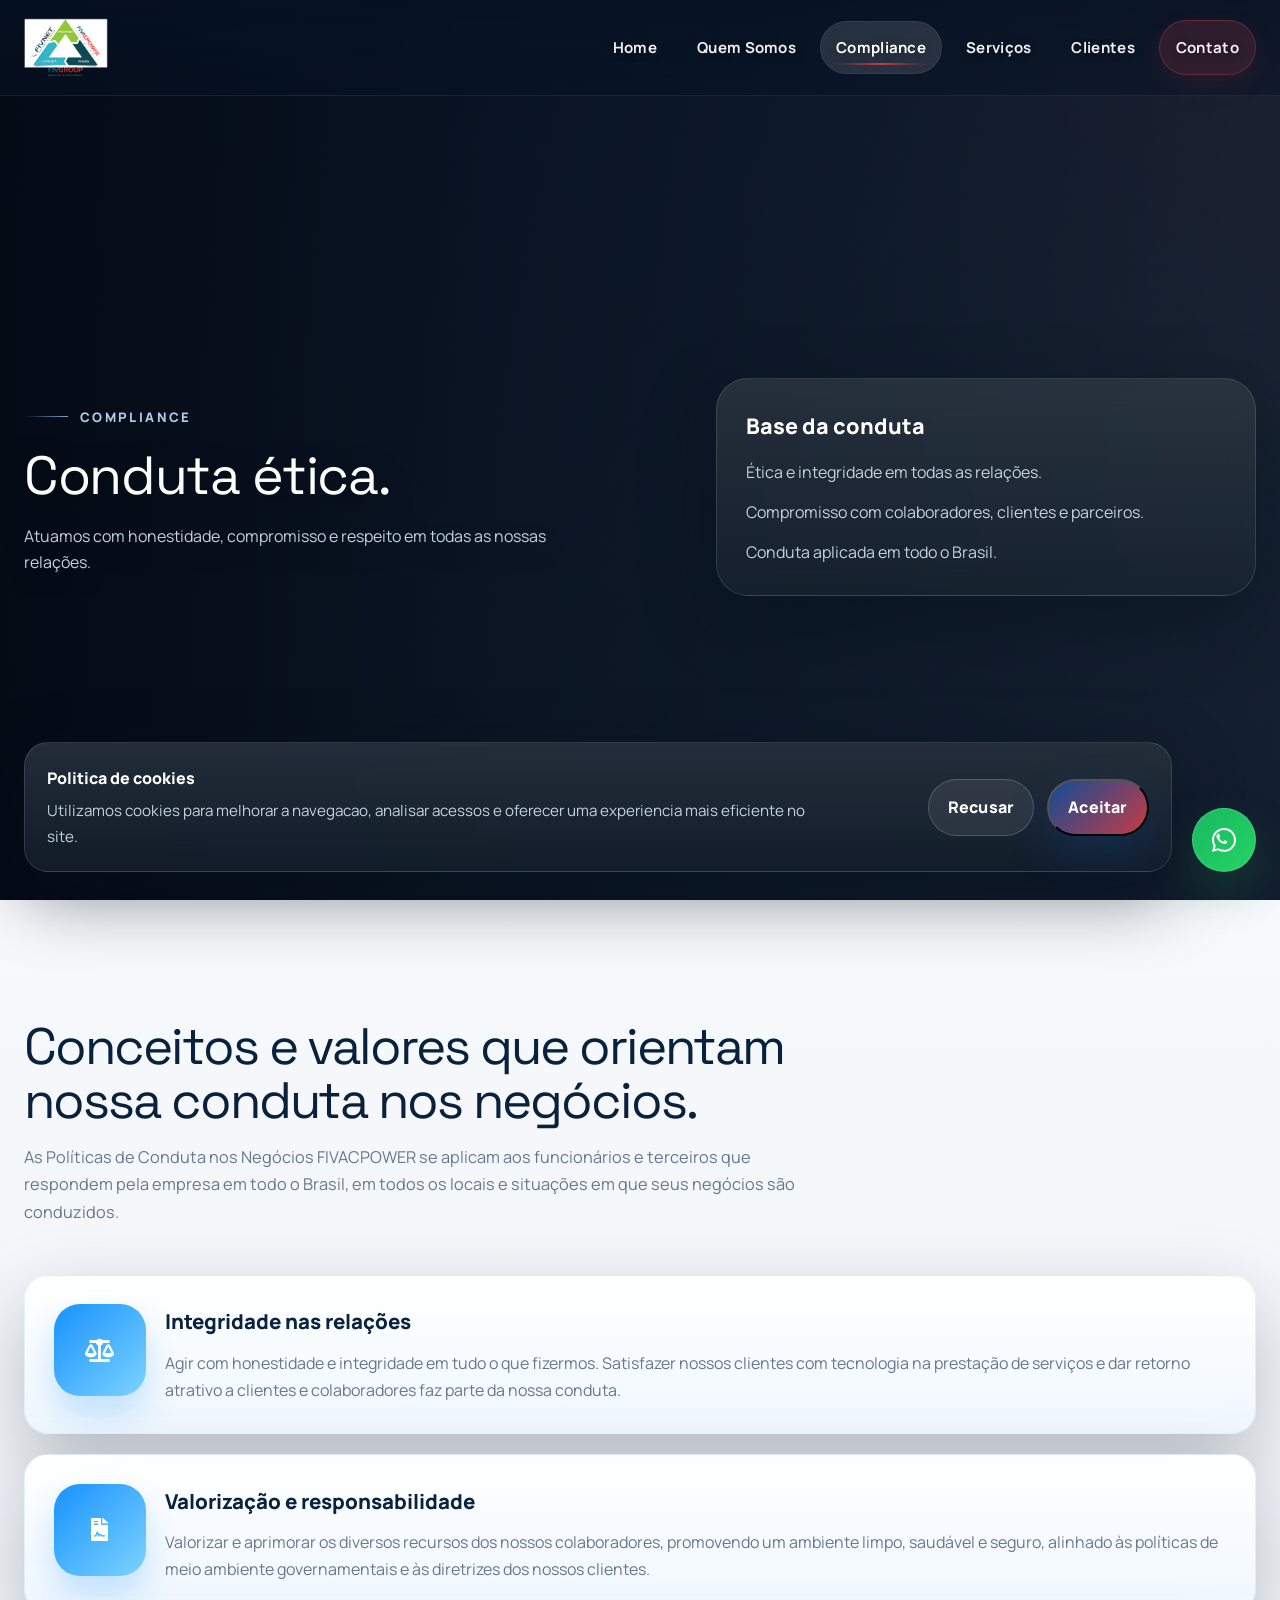
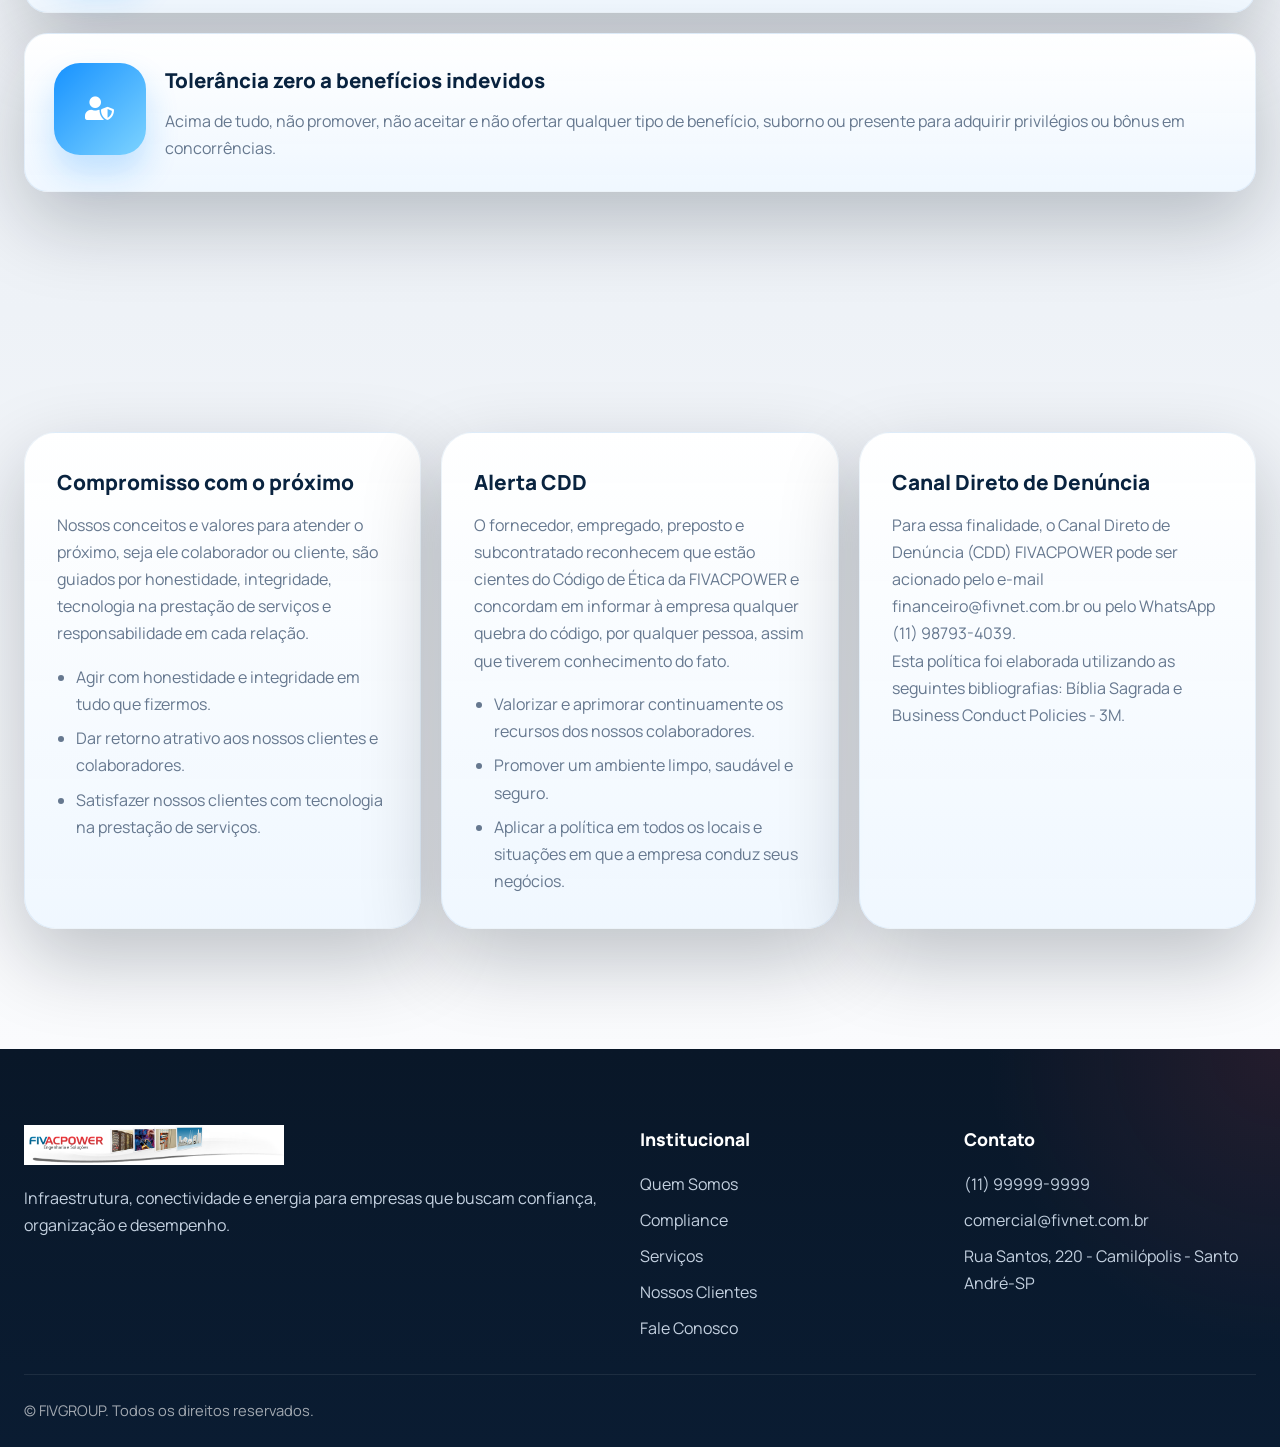
==== commit d8acc4ce: "Alterações de texto e layout de hero" ====
--- a/compliance.html
+++ b/compliance.html
@@ -48,8 +48,8 @@
 					<div class="container page-hero-content">
 						<div class="reveal" data-reveal="up">
 							<span class="page-kicker">Compliance</span>
-							<h1 class="page-title">Política de conduta e ética nos nossos negócios.</h1>
-							<p class="page-description">A FIVACPOWER é uma empresa que tem orgulho da sua política de conduta baseada na ética, no caráter e, acima de tudo, nos conceitos bíblicos de honestidade e compromisso com o próximo.</p>
+							<h1 class="page-title">Conduta ética.</h1>
+							<p class="page-description">Atuamos com honestidade, compromisso e respeito em todas as nossas relações.</p>
 						</div>
 						<aside class="page-side-card reveal" data-reveal="left">
 							<h3>Base da conduta</h3>
--- a/assets/css/main.css
+++ b/assets/css/main.css
@@ -386,8 +386,10 @@
 }
 
 .hero-copy h1 {
-	max-width: 12ch;
-	font-size: clamp(3rem, 5vw, 5.7rem);
+	max-width: 20ch;
+	font-size: clamp(2.7rem, 4.2vw, 4.8rem);
+	line-height: 1.08;
+	letter-spacing: -0.025em;
 	text-shadow: 0 14px 38px rgba(0, 0, 0, 0.4);
 }
 
@@ -396,10 +398,11 @@
 }
 
 .hero-copy p {
-	max-width: 44rem;
-	margin-top: 1.6rem;
+	max-width: 35rem;
+	margin-top: 1.25rem;
 	color: var(--text-soft);
-	font-size: 1.08rem;
+	font-size: 1rem;
+	line-height: 1.65;
 }
 
 .hero-actions {
@@ -1354,8 +1357,12 @@
 
 .page-hero {
 	position: relative;
-	padding: calc(var(--nav-height) + 4.5rem) 0 5rem;
+	min-height: 100vh;
+	display: flex;
+	align-items: center;
+	padding: calc(var(--nav-height) + 4rem) 0 5rem;
 	overflow: hidden;
+	isolation: isolate;
 	background:
 		linear-gradient(90deg, rgba(6, 18, 36, 0.9) 0%, rgba(8, 25, 49, 0.72) 42%, rgba(10, 29, 54, 0.62) 100%),
 		url("../../images/pic01.jpg") center/cover;
@@ -1425,18 +1432,20 @@
 
 .page-title {
 	font-family: "Space Grotesk", sans-serif;
-	font-size: clamp(2.8rem, 5vw, 5rem);
-	line-height: 1.02;
-	letter-spacing: -0.04em;
+	max-width: 22ch;
+	font-size: clamp(2.45rem, 4.2vw, 4.35rem);
+	line-height: 1.08;
+	letter-spacing: -0.025em;
 	color: var(--white);
 	text-shadow: 0 14px 38px rgba(0, 0, 0, 0.42);
 }
 
 .page-description {
-	max-width: 48rem;
-	margin-top: 1.4rem;
+	max-width: 34rem;
+	margin-top: 1.1rem;
 	color: var(--text-soft);
-	font-size: 1.05rem;
+	font-size: 1rem;
+	line-height: 1.65;
 	text-shadow: 0 10px 28px rgba(0, 0, 0, 0.34);
 }
 
@@ -1997,7 +2006,7 @@
 	}
 
 	.hero-copy h1 {
-		max-width: 14ch;
+		max-width: 18ch;
 	}
 
 	.hero-panel {
@@ -2052,7 +2061,8 @@
 		justify-content: flex-start;
 	}
 
-	.hero {
+	.hero,
+	.page-hero {
 		padding-bottom: 7rem;
 	}
 
@@ -2081,13 +2091,19 @@
 		padding: 5.5rem 0;
 	}
 
-	.hero {
+	.hero,
+	.page-hero {
 		min-height: auto;
 		padding-top: calc(var(--nav-height) + 3rem);
 	}
 
 	.hero-copy h1 {
-		font-size: clamp(2.3rem, 12vw, 3.8rem);
+		font-size: clamp(2.1rem, 10vw, 3.2rem);
+	}
+
+	.page-title {
+		font-size: clamp(2rem, 9vw, 3.1rem);
+		max-width: 18ch;
 	}
 
 	.hero-copy p,
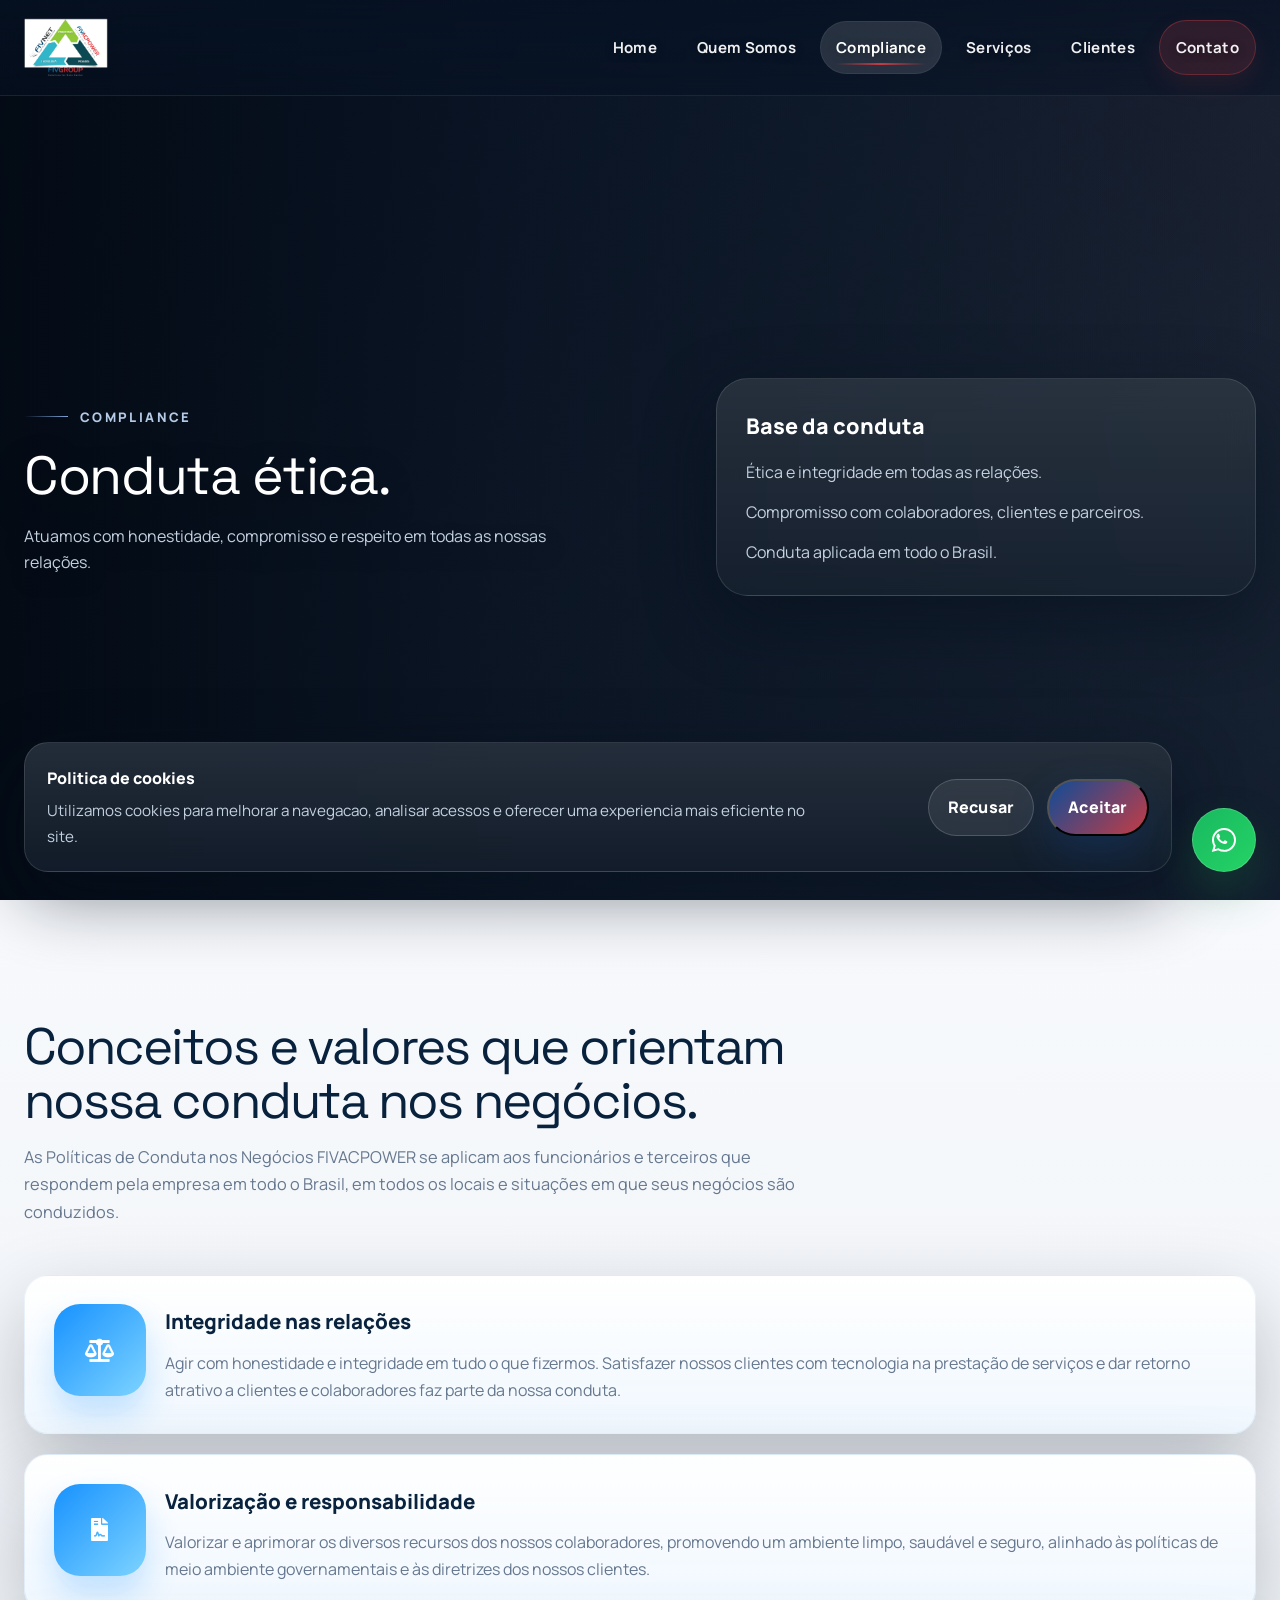
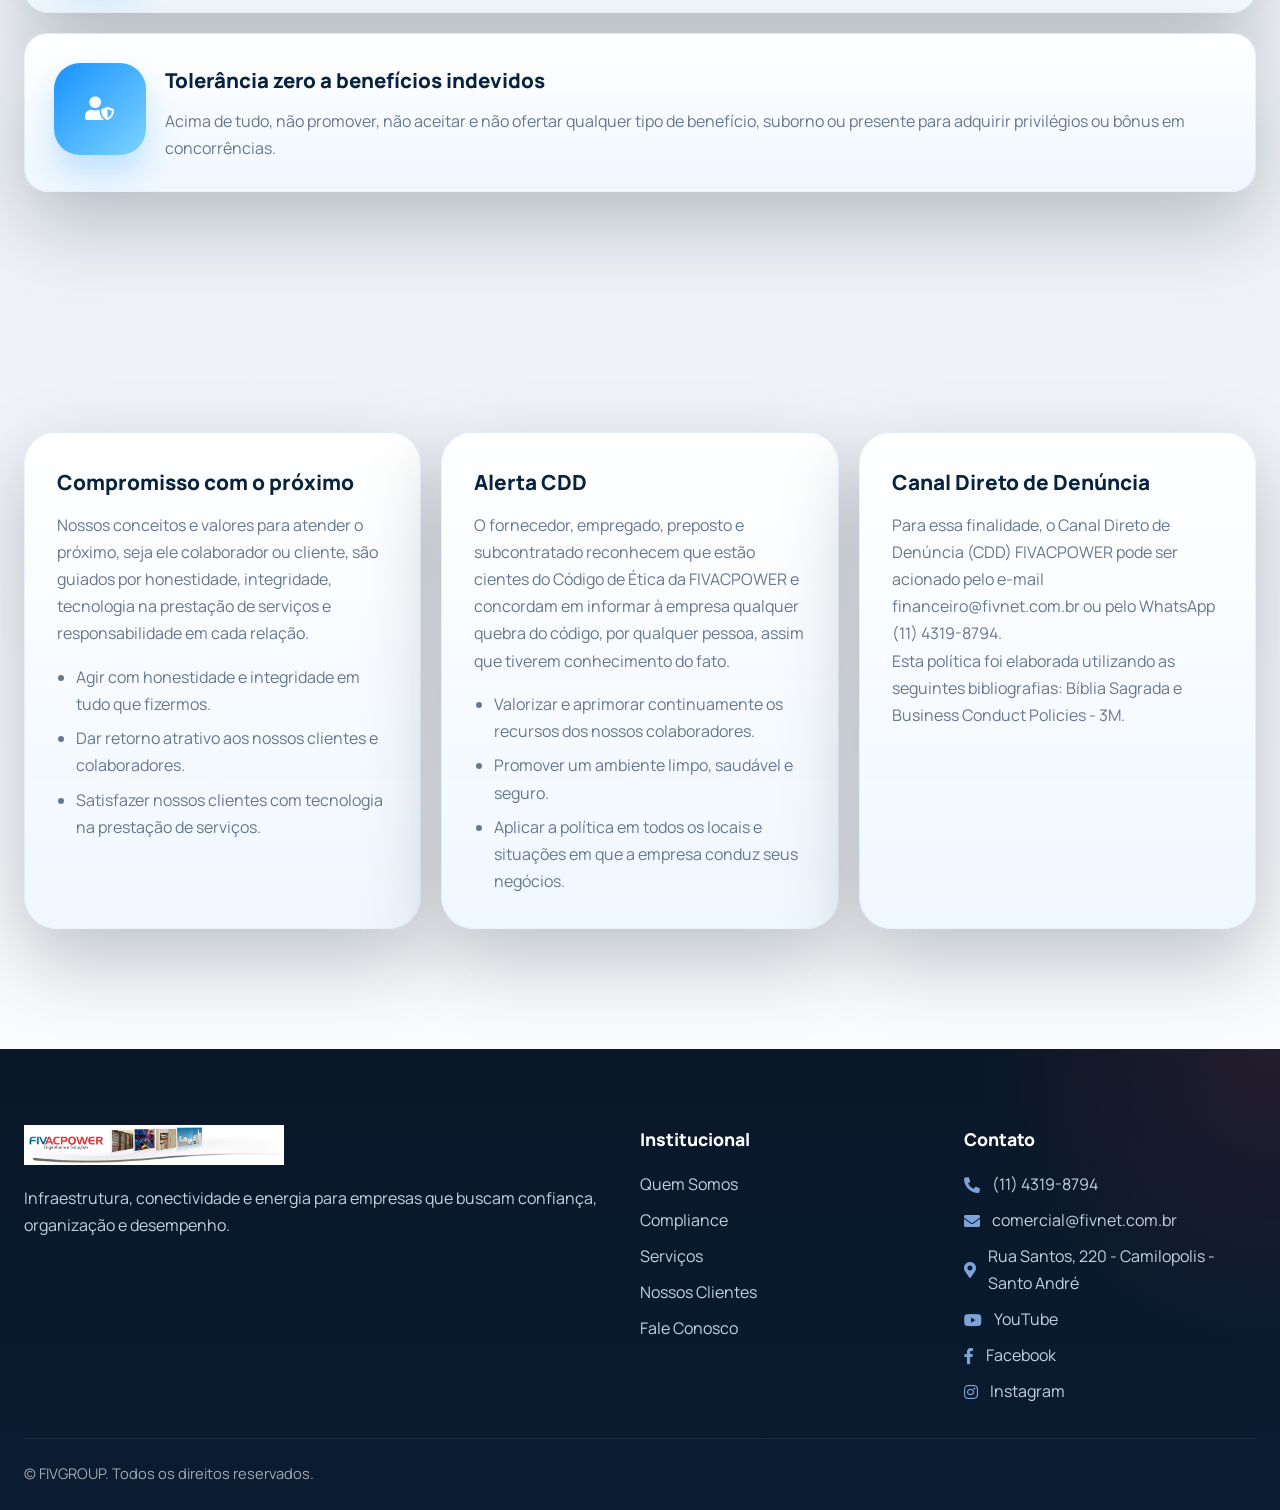
==== commit 2b33a8a0: "Mudança de dados de contato" ====
--- a/compliance.html
+++ b/compliance.html
@@ -115,7 +115,7 @@
 							</article>
 							<article class="content-card reveal" data-reveal="up" data-delay="240">
 								<h3>Canal Direto de Denúncia</h3>
-								<p>Para essa finalidade, o Canal Direto de Denúncia (CDD) FIVACPOWER pode ser acionado pelo e-mail <strong>financeiro@fivnet.com.br</strong> ou pelo WhatsApp <strong>(11) 98793-4039</strong>.</p>
+								<p>Para essa finalidade, o Canal Direto de Denúncia (CDD) FIVACPOWER pode ser acionado pelo e-mail <strong>financeiro@fivnet.com.br</strong> ou pelo WhatsApp <strong>(11) 4319-8794</strong>.</p>
 								<p>Esta política foi elaborada utilizando as seguintes bibliografias: Bíblia Sagrada e <em>Business Conduct Policies</em> - 3M.</p>
 							</article>
 						</div>
@@ -140,10 +140,13 @@
 					</div>
 					<div class="footer-column">
 						<h3>Contato</h3>
-						<ul>
-							<li>(11) 99999-9999</li>
-							<li>comercial@fivnet.com.br</li>
-							<li>Rua Santos, 220 - Camilópolis - Santo André-SP</li>
+						<ul class="footer-contact-list">
+							<li><i class="icon solid fas fa-phone-alt"></i><span>(11) 4319-8794</span></li>
+							<li><i class="icon solid fas fa-envelope"></i><span>comercial@fivnet.com.br</span></li>
+							<li><i class="icon solid fas fa-map-marker-alt"></i><span>Rua Santos, 220 - Camilopolis - Santo André</span></li>
+							<li><i class="icon brands fab fa-youtube"></i><a href="https://www.youtube.com/channel/UCI2b8lA67rCAJr0pbpGr1HQ" target="_blank" rel="noopener noreferrer">YouTube</a></li>
+							<li><i class="icon brands fab fa-facebook-f"></i><a href="https://www.facebook.com/profile.php?id=61572092897137" target="_blank" rel="noopener noreferrer">Facebook</a></li>
+							<li><i class="icon brands fab fa-instagram"></i><a href="https://www.instagram.com/fivacpower/" target="_blank" rel="noopener noreferrer">Instagram</a></li>
 						</ul>
 					</div>
 				</div>
@@ -151,7 +154,7 @@
 			</footer>
 		</div>
 		<a
-			href="https://wa.me/5511999999999?text=Ola%2C%20gostaria%20de%20solicitar%20um%20orcamento%20com%20a%20FIVGROUP."
+			href="https://wa.me/551143198794?text=Ola%2C%20gostaria%20de%20solicitar%20um%20orcamento%20com%20a%20FIVGROUP."
 			class="whatsapp-float"
 			target="_blank"
 			rel="noopener noreferrer"
--- a/assets/css/main.css
+++ b/assets/css/main.css
@@ -1227,6 +1227,26 @@
 	gap: 0.55rem;
 }
 
+.footer-contact-list li {
+	display: flex;
+	align-items: center;
+	gap: 0.75rem;
+}
+
+.footer-contact-list .icon:before {
+	color: var(--primary-soft);
+}
+
+.footer-contact-list a {
+	color: inherit;
+	text-decoration: none;
+	transition: color 0.25s ease;
+}
+
+.footer-contact-list a:hover {
+	color: var(--white);
+}
+
 .footer-bottom {
 	padding-top: 1.4rem;
 }
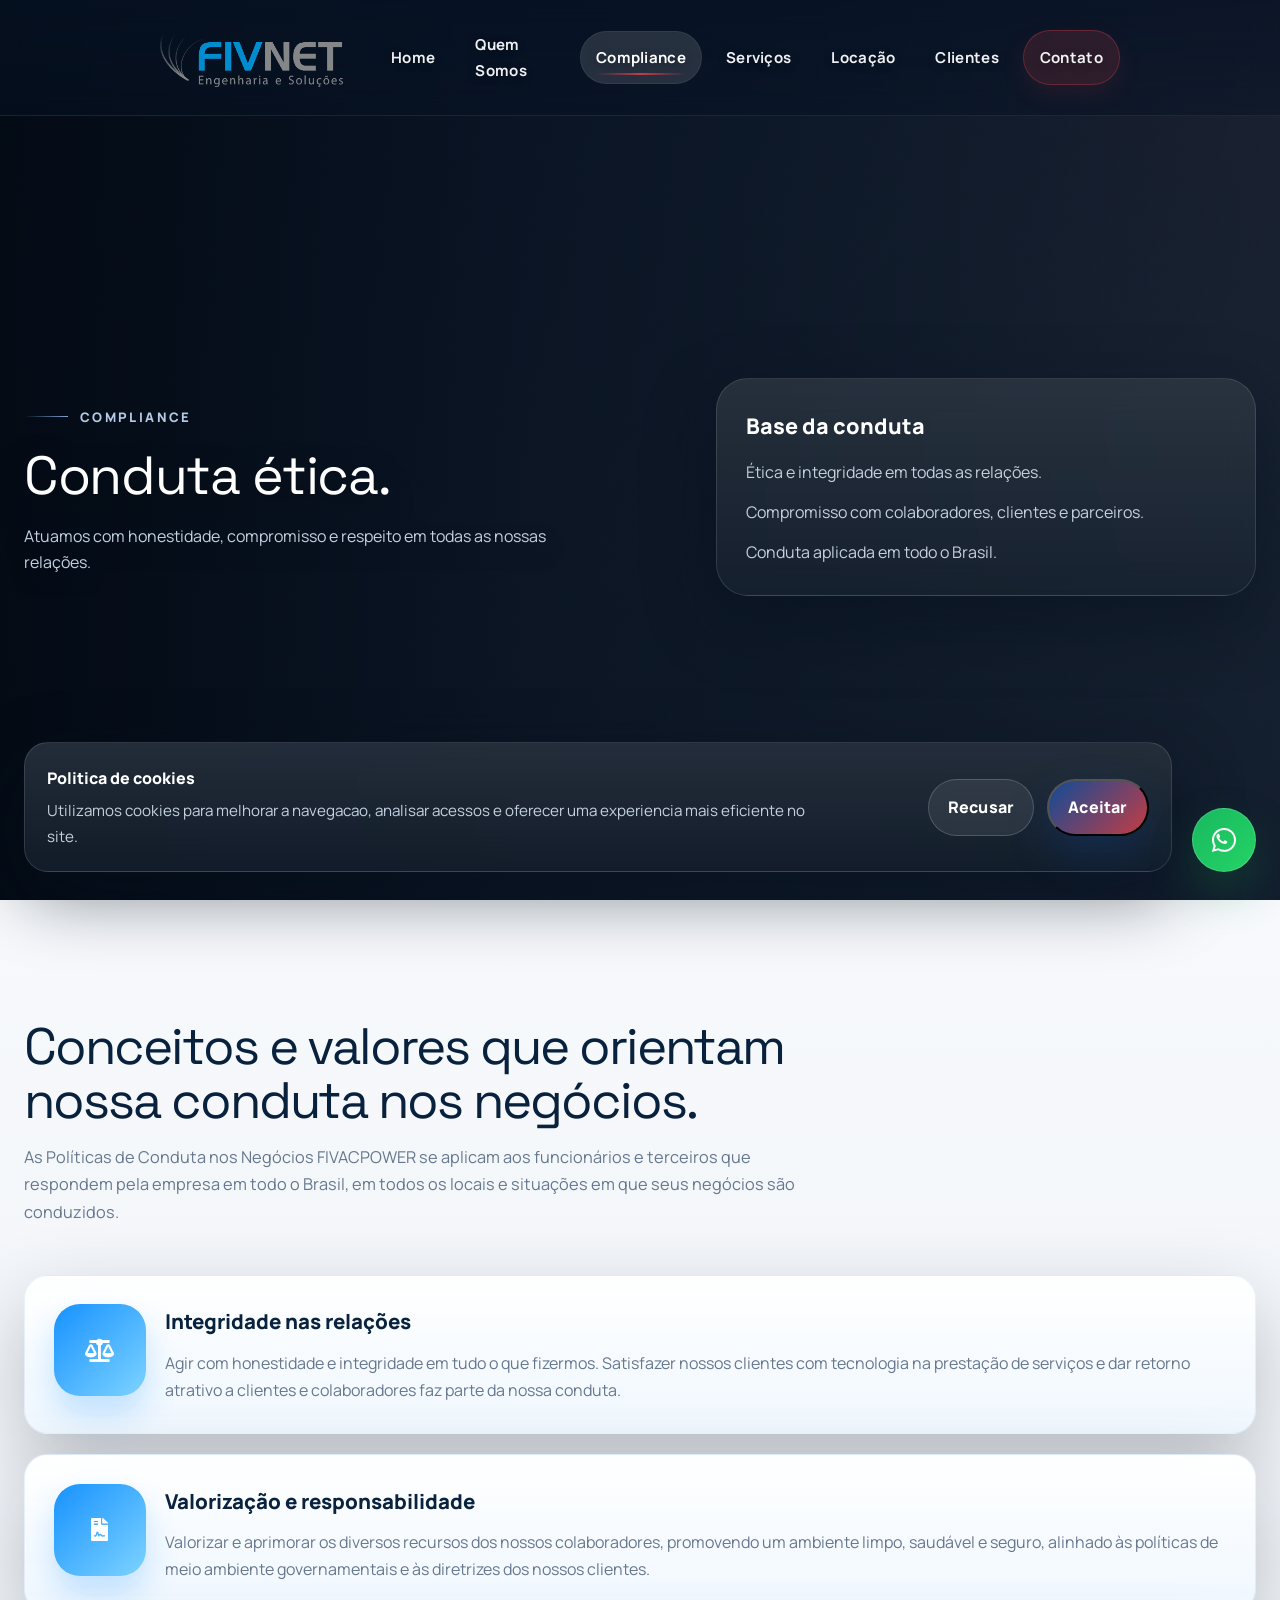
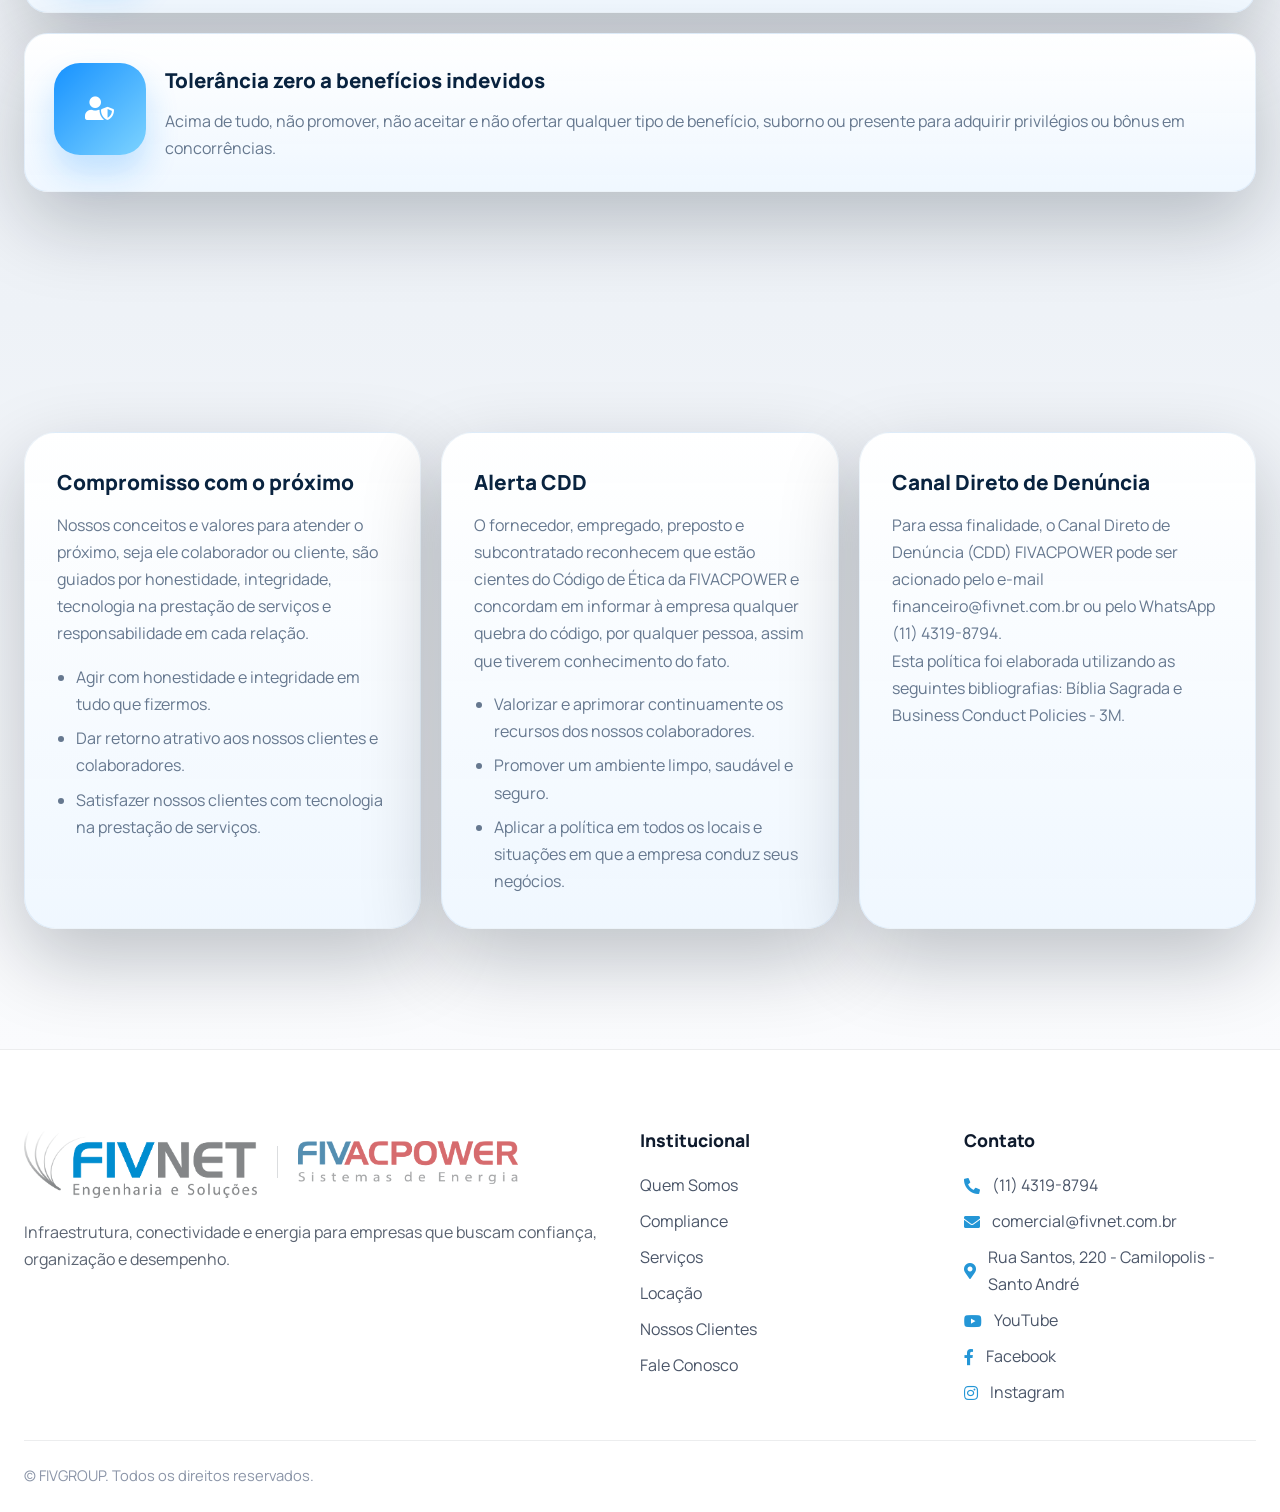
==== commit fe8c888c: "Novas Alterações no site Fivnet" ====
--- a/compliance.html
+++ b/compliance.html
@@ -14,25 +14,34 @@
 		<link rel="stylesheet" href="assets/css/main.css" />
 	</head>
 	<body class="is-preload">
+		<script>
+			try {
+				if (window.sessionStorage.getItem('fivgroup-preloader-shown') === 'true') {
+					document.body.classList.remove('is-preload');
+					document.body.classList.add('skip-preloader');
+				}
+			} catch (error) {}
+		</script>
 		<div id="preloader" aria-hidden="true">
 			<div class="preloader-grid"></div>
 			<div class="preloader-core">
 				<div class="preloader-ring ring-a"></div>
 				<div class="preloader-ring ring-b"></div>
-				<div class="preloader-logo-wrap"><img src="images/logo_fivgroup.png" alt="FIVGROUP" class="preloader-logo" /></div>
+				<div class="preloader-logo-wrap"><img src="images/logo-fivnet.png" alt="FIVGROUP" class="preloader-logo" /></div>
 				<p>Carregando compliance</p>
 			</div>
 		</div>
 		<div class="site-shell">
 			<nav id="nav">
 				<div class="container nav-container">
-					<a href="index.html" class="brand" aria-label="FIVGROUP Home"><img src="images/logo_fivgroup.png" alt="FIVGROUP" class="brand-logo" /></a>
+					<a href="index.html" class="brand" aria-label="FIVGROUP Home"><img src="images/logo-fivnet.png" alt="FIVGROUP" class="brand-logo" /></a>
 					<button class="nav-toggle" type="button" aria-label="Abrir menu"><span></span><span></span></button>
 					<ul class="nav-menu">
 						<li><a href="index.html">Home</a></li>
 						<li><a href="quem-somos.html">Quem Somos</a></li>
 						<li><a href="compliance.html">Compliance</a></li>
 						<li><a href="servicos.html">Serviços</a></li>
+						<li><a href="locacao.html">Locação</a></li>
 						<li><a href="nossos-clientes.html">Clientes</a></li>
 						<li><a href="fale-conosco.html" class="nav-cta">Contato</a></li>
 					</ul>
@@ -125,7 +134,11 @@
 			<footer class="site-footer">
 				<div class="container footer-grid">
 					<div class="footer-brand">
-						<a href="index.html"><img src="images/fivpower_rodape.png" alt="FIVPOWER" class="footer-logo footer-logo-power" /></a>
+						<div class="footer-logo-row">
+							<a href="index.html" class="footer-logo-link footer-logo-link-primary" aria-label="FIVNET Home"><img src="images/logo-fivnet.png" alt="FIVNET" class="footer-brand-logo footer-brand-logo-primary" /></a>
+							<span class="footer-logo-divider" aria-hidden="true"></span>
+							<a href="index.html" class="footer-logo-link" aria-label="FIVACPOWER Home"><img src="images/logo-fivacpower.png" alt="FIVACPOWER" class="footer-brand-logo" /></a>
+						</div>
 						<p>Infraestrutura, conectividade e energia para empresas que buscam confiança, organização e desempenho.</p>
 					</div>
 					<div class="footer-column">
@@ -134,6 +147,7 @@
 							<li><a href="quem-somos.html">Quem Somos</a></li>
 							<li><a href="compliance.html">Compliance</a></li>
 							<li><a href="servicos.html">Serviços</a></li>
+							<li><a href="locacao.html">Locação</a></li>
 							<li><a href="nossos-clientes.html">Nossos Clientes</a></li>
 							<li><a href="fale-conosco.html">Fale Conosco</a></li>
 						</ul>
--- a/assets/css/main.css
+++ b/assets/css/main.css
@@ -129,6 +129,10 @@
 	pointer-events: none;
 }
 
+body.skip-preloader #preloader {
+	display: none;
+}
+
 .preloader-grid,
 .hero-grid {
 	position: absolute;
@@ -608,6 +612,244 @@
 	animation: scrollPulse 1.8s ease infinite;
 }
 
+.hero-v2 {
+	--h-bg: #060911;
+	--h-bg-alt: #0a0f1a;
+	--h-panel-border: rgba(255, 255, 255, 0.08);
+	--h-blue: #2496d6;
+	--h-blue-light: #5fc2f0;
+	--h-red: #c13b36;
+	--h-text: #eef1f6;
+	--h-text-soft: #9aa5b8;
+	--h-text-mute: #5c6478;
+	position: relative;
+	background: var(--h-bg);
+	padding-top: calc(var(--nav-height) + 3rem);
+	padding-bottom: 0;
+}
+
+.hero-photo {
+	position: absolute;
+	inset: 0;
+	background-size: cover;
+	background-position: center;
+	filter: grayscale(50%) brightness(0.6);
+}
+
+.hero-tint {
+	position: absolute;
+	inset: 0;
+	background: var(--h-blue);
+	mix-blend-mode: color;
+	opacity: 0.55;
+}
+
+.hero-fade {
+	position: absolute;
+	inset: 0;
+	background: linear-gradient(
+		100deg,
+		var(--h-bg) 0%,
+		rgba(6, 9, 17, 0.88) 30%,
+		rgba(6, 9, 17, 0.4) 58%,
+		rgba(6, 9, 17, 0.15) 100%
+	);
+}
+
+.hero-inner {
+	position: relative;
+	z-index: 2;
+	display: grid;
+	grid-template-columns: 1fr;
+	gap: 2rem;
+	align-items: center;
+	padding-bottom: 5.5rem;
+	min-height: 52vh;
+}
+
+.hero-eyebrow {
+	font-family: ui-monospace, "SF Mono", "Roboto Mono", Consolas, monospace;
+	color: var(--h-blue-light);
+	font-size: 0.78rem;
+}
+
+.hero-eyebrow:before {
+	background: linear-gradient(90deg, rgba(95, 194, 240, 0), rgba(95, 194, 240, 1));
+}
+
+.hero-title {
+	font-family: "Inter", "Segoe UI", system-ui, sans-serif;
+	font-weight: 800;
+	font-size: 54px;
+	line-height: 1.08;
+	letter-spacing: -0.02em;
+	color: var(--h-text);
+	margin: 1.1rem 0 1.4rem;
+}
+
+.hero-title-accent {
+	background: linear-gradient(90deg, var(--h-blue-light), var(--h-red));
+	-webkit-background-clip: text;
+	background-clip: text;
+	color: transparent;
+}
+
+.hero-lead {
+	font-family: "Inter", "Segoe UI", system-ui, sans-serif;
+	color: var(--h-text-soft);
+	font-size: 1.08rem;
+	max-width: 46ch;
+	margin-bottom: 2.2rem;
+}
+
+.hero-v2 .hero-actions {
+	margin-bottom: 0;
+}
+
+.hero-btn-outline {
+	position: relative;
+	color: var(--h-text);
+	background: rgba(255, 255, 255, 0.03);
+	border: 1px solid var(--h-panel-border);
+	border-radius: 12px;
+}
+
+.hero-btn-outline:before {
+	content: none;
+}
+
+.hero-btn-outline:after {
+	content: none;
+}
+
+.hero-btn-outline .corner {
+	position: absolute;
+	width: 12px;
+	height: 12px;
+	border: 2px solid var(--h-blue-light);
+	opacity: 0.9;
+	pointer-events: none;
+}
+
+.hero-btn-outline .corner-tl {
+	top: -1px;
+	left: -1px;
+	border-right: 0;
+	border-bottom: 0;
+}
+
+.hero-btn-outline .corner-br {
+	bottom: -1px;
+	right: -1px;
+	border-left: 0;
+	border-top: 0;
+}
+
+.cards-wrap {
+	position: relative;
+	z-index: 4;
+	display: grid;
+	grid-template-columns: repeat(3, minmax(0, 1fr));
+	gap: 1.5rem;
+	transform: translateY(70px);
+	margin-bottom: -70px;
+}
+
+.hero-card {
+	display: block;
+	padding: 1.8rem;
+	border-radius: var(--radius-lg);
+	background: linear-gradient(180deg, rgba(255, 255, 255, 0.98), rgba(239, 247, 255, 0.96));
+	border: 1px solid rgba(24, 98, 175, 0.08);
+	box-shadow: var(--shadow-soft);
+	color: inherit;
+	transition: transform 0.3s ease, box-shadow 0.3s ease;
+}
+
+.hero-card:hover {
+	transform: translateY(-6px);
+	box-shadow: 0 30px 70px rgba(12, 45, 82, 0.18);
+}
+
+.hero-card-icon {
+	display: grid;
+	place-items: center;
+	width: 56px;
+	height: 56px;
+	margin-bottom: 1.1rem;
+	border-radius: 16px;
+	background: linear-gradient(135deg, var(--primary), var(--accent));
+	color: var(--white);
+}
+
+.hero-card-icon .icon:before {
+	font-size: 1.2rem;
+}
+
+.hero-card h3 {
+	margin-bottom: 0.6rem;
+	color: #09233f;
+	font-size: 1.15rem;
+	font-weight: 800;
+}
+
+.hero-card p {
+	margin-bottom: 1rem;
+	color: var(--text-muted);
+	font-size: 0.95rem;
+}
+
+.hero-card-link {
+	display: inline-flex;
+	align-items: center;
+	gap: 0.4rem;
+	color: var(--primary);
+	font-size: 0.82rem;
+	font-weight: 800;
+	letter-spacing: 0.05em;
+	text-transform: uppercase;
+}
+
+.hero-card-link .icon:before {
+	font-size: 0.75rem;
+}
+
+.hero-v2 a:focus-visible,
+.hero-v2 button:focus-visible {
+	outline: 2px solid var(--h-blue-light);
+	outline-offset: 3px;
+}
+
+@media (prefers-reduced-motion: reduce) {
+	.hero-card {
+		transition: none;
+	}
+}
+
+@media (max-width: 940px) {
+	.hero-v2 {
+		padding-top: calc(var(--nav-height) + 2rem);
+		padding-bottom: 2.5rem;
+	}
+
+	.hero-inner {
+		grid-template-columns: 1fr;
+		padding-bottom: 2.5rem;
+		min-height: 0;
+	}
+
+	.hero-title {
+		font-size: 38px;
+	}
+
+	.cards-wrap {
+		grid-template-columns: 1fr;
+		transform: none;
+		margin-bottom: 0;
+		margin-top: 2rem;
+	}
+}
+
 .section {
 	position: relative;
 	padding: 7.5rem 0;
@@ -705,6 +947,40 @@
 	box-shadow: 0 30px 70px rgba(12, 45, 82, 0.16);
 }
 
+.card-media {
+	position: relative;
+	margin: -2rem -2rem 1.4rem;
+	height: 170px;
+	overflow: hidden;
+	border-radius: var(--radius-lg) var(--radius-lg) 20px 20px;
+}
+
+.card-media:after {
+	content: "";
+	position: absolute;
+	inset: 0;
+	background: linear-gradient(180deg, rgba(5, 15, 30, 0.05) 0%, rgba(5, 15, 30, 0.4) 100%);
+}
+
+.card-media img {
+	width: 100%;
+	height: 100%;
+	object-fit: cover;
+	transform: scale(1.02);
+	transition: transform 0.5s ease;
+}
+
+.service-card:hover .card-media img,
+.differential-card:hover .card-media img {
+	transform: scale(1.08);
+}
+
+.differential-card .card-media-sm {
+	margin: -1.8rem -1.8rem 1.1rem;
+	height: 130px;
+	border-radius: var(--radius-lg) var(--radius-lg) 16px 16px;
+}
+
 .service-icon {
 	display: inline-grid;
 	place-items: center;
@@ -733,15 +1009,11 @@
 .section-services .section-header h2,
 .section-services .section-header p,
 .section-services .service-card h3,
-.section-services .service-card p,
-.section-differentials .section-header h2,
-.section-differentials .section-header p,
-.section-differentials .differential-card p {
+.section-services .service-card p {
 	color: var(--white);
 }
 
-.section-services .eyebrow,
-.section-differentials .eyebrow {
+.section-services .eyebrow {
 	color: var(--primary-soft);
 }
 
@@ -875,9 +1147,14 @@
 		linear-gradient(180deg, #f4f9ff 0%, #eef5fd 100%);
 }
 
+.section-services {
+	background:
+		radial-gradient(circle at top right, rgba(197, 60, 69, 0.14), transparent 25%),
+		linear-gradient(180deg, #081624 0%, #0c2341 100%);
+}
+
 .about-grid,
-.trust-grid,
-.quote-grid {
+.trust-grid {
 	display: grid;
 	grid-template-columns: minmax(0, 1.1fr) minmax(320px, 0.9fr);
 	gap: 2rem;
@@ -886,7 +1163,6 @@
 
 .about-copy h2,
 .trust-copy h2,
-.quote-copy h2,
 .contact-summary h2 {
 	font-family: "Space Grotesk", sans-serif;
 	font-size: clamp(2.2rem, 4vw, 3.8rem);
@@ -897,7 +1173,6 @@
 
 .about-copy p,
 .trust-copy p,
-.quote-copy p,
 .contact-summary p {
 	margin-top: 1.2rem;
 	color: var(--text-muted);
@@ -958,14 +1233,17 @@
 	line-height: 1.45;
 }
 
-.section-differentials,
-.section-quote,
 .site-footer {
 	background:
 		radial-gradient(circle at top right, rgba(23, 146, 255, 0.18), transparent 25%),
 		linear-gradient(180deg, #081523 0%, #0a1b31 100%);
 }
 
+.section-differentials {
+	background:
+		linear-gradient(180deg, #f4f9ff 0%, #eef5fd 100%);
+}
+
 .differentials-grid {
 	display: grid;
 	grid-template-columns: repeat(4, minmax(0, 1fr));
@@ -975,26 +1253,43 @@
 .differential-card {
 	padding: 1.8rem;
 	border-radius: var(--radius-lg);
-	border: 1px solid rgba(255, 255, 255, 0.09);
-	background: rgba(255, 255, 255, 0.06);
-	backdrop-filter: blur(14px);
-	box-shadow: var(--shadow-panel);
+	background: linear-gradient(180deg, rgba(255, 255, 255, 0.98), rgba(239, 247, 255, 0.96));
+	border: 1px solid rgba(24, 98, 175, 0.08);
+	box-shadow: var(--shadow-soft);
+	overflow: hidden;
+	transition: transform 0.35s ease, box-shadow 0.35s ease, border-color 0.35s ease;
+}
+
+.differential-card:hover {
+	transform: translateY(-6px);
+	border-color: rgba(23, 146, 255, 0.24);
+	box-shadow: 0 30px 70px rgba(12, 45, 82, 0.16);
 }
 
 .differential-card strong {
 	display: block;
 	margin-bottom: 0.7rem;
-	color: var(--white);
+	color: #09233f;
 	font-size: 1.12rem;
 	font-weight: 800;
 }
 
 .differential-card p {
+	color: var(--text-muted);
+}
+
+.section-trust {
+	background:
+		radial-gradient(circle at top right, rgba(197, 60, 69, 0.14), transparent 25%),
+		linear-gradient(180deg, #081624 0%, #0c2341 100%);
+}
+
+.section-trust .trust-copy h2 {
+	color: var(--white);
+}
+
+.section-trust .trust-copy p {
 	color: var(--text-soft);
-}
-
-.section-trust {
-	background: #f4f9ff;
 }
 
 .trust-panel {
@@ -1078,52 +1373,6 @@
 	opacity: 1;
 }
 
-.quote-grid {
-	position: relative;
-	z-index: 1;
-}
-
-.quote-copy h2,
-.quote-copy p {
-	color: var(--white);
-}
-
-.quote-card {
-	padding: 2rem;
-	border-radius: var(--radius-xl);
-	border: 1px solid rgba(255, 255, 255, 0.12);
-	background:
-		linear-gradient(180deg, rgba(255, 255, 255, 0.12), rgba(255, 255, 255, 0.05)),
-		rgba(5, 17, 31, 0.56);
-	backdrop-filter: blur(18px);
-	box-shadow: var(--shadow-panel);
-}
-
-.quote-pill {
-	display: inline-flex;
-	margin-bottom: 1rem;
-	padding: 0.45rem 0.8rem;
-	border-radius: 999px;
-	background: rgba(197, 60, 69, 0.14);
-	color: var(--accent-soft);
-	font-size: 0.8rem;
-	font-weight: 800;
-	letter-spacing: 0.12em;
-	text-transform: uppercase;
-}
-
-.quote-card h3 {
-	color: var(--white);
-	font-size: 1.8rem;
-	font-weight: 800;
-	line-height: 1.2;
-}
-
-.quote-card p {
-	margin-top: 0.9rem;
-	color: var(--text-soft);
-}
-
 .section-contact {
 	background: #f4f9ff;
 	padding-top: 0;
@@ -1148,8 +1397,7 @@
 	align-items: stretch;
 }
 
-.contact-item,
-.contact-action {
+.contact-item {
 	display: flex;
 	align-items: center;
 	gap: 1rem;
@@ -1177,7 +1425,20 @@
 }
 
 .contact-action {
+	display: flex;
+	align-items: center;
 	justify-content: center;
+	gap: 1rem;
+	padding: 1rem 1.1rem;
+	border-radius: 22px;
+	background: var(--primary);
+	box-shadow: 0 18px 38px rgba(15, 76, 151, 0.24);
+}
+
+.contact-action .button-primary {
+	color: var(--primary-strong);
+	background: var(--white);
+	box-shadow: none;
 }
 
 .contact-action .button {
@@ -1208,6 +1469,46 @@
 
 .footer-logo-power {
 	max-width: 260px;
+}
+
+.footer-logo-row {
+	display: flex;
+	align-items: center;
+	gap: 1.4rem;
+	flex-wrap: wrap;
+	margin-bottom: 1.3rem;
+}
+
+.footer-logo-link {
+	display: inline-flex;
+	align-items: center;
+}
+
+.footer-brand-logo {
+	height: 32px;
+	width: auto;
+	max-width: 140px;
+	object-fit: contain;
+	opacity: 0.72;
+	transition: opacity 0.3s ease, transform 0.3s ease;
+}
+
+.footer-brand-logo-primary {
+	height: 42px;
+	max-width: 170px;
+	opacity: 1;
+}
+
+.footer-logo-link:hover .footer-brand-logo {
+	opacity: 1;
+	transform: translateY(-2px);
+}
+
+.footer-logo-divider {
+	width: 1px;
+	height: 32px;
+	background: linear-gradient(180deg, transparent, rgba(255, 255, 255, 0.28), transparent);
+	flex-shrink: 0;
 }
 
 .footer-brand p,
@@ -1472,7 +1773,6 @@
 .page-side-card,
 .content-card,
 .contact-card,
-.quote-card,
 .service-detail-card,
 .client-story-card,
 .testimonial-card {
@@ -1629,6 +1929,7 @@
 	border: 1px solid rgba(24, 98, 175, 0.08);
 	box-shadow: var(--shadow-soft);
 	overflow: hidden;
+	scroll-margin-top: var(--nav-height);
 }
 
 .service-detail-media {
@@ -1989,7 +2290,6 @@
 	.cta-grid,
 	.about-grid,
 	.trust-grid,
-	.quote-grid,
 	.page-hero-content,
 	.page-grid,
 	.contact-page-grid {
@@ -2291,3 +2591,195 @@
 		padding: 1.75rem;
 	}
 }
+
+/* ============================================================
+   FIX — Hero v2 (Home): gutter, cards escuros e badges sem sobrepor
+   ============================================================ */
+
+/* A) Gutter esquerdo/direito do hero (estava colado na borda) */
+.hero.hero-v2 {
+	padding: 96px 48px 0 !important;
+}
+.hero-v2 .hero-inner {
+	max-width: 1320px;
+	margin: 0 auto;
+	padding: 0 !important; /* remove padding duplicado herdado de .container */
+}
+.hero-v2 .cards-wrap {
+	max-width: 1320px;
+	margin-left: auto;
+	margin-right: auto;
+	padding: 0 !important;
+}
+
+/* B) Cards do hero — precisam ser escuros/translúcidos, não brancos */
+.hero-v2 .hero-card {
+	background: rgba(14, 21, 34, 0.94) !important;
+	border: 1px solid rgba(255, 255, 255, 0.08) !important;
+}
+.hero-v2 .hero-card h3 {
+	color: #eef1f6 !important;
+}
+.hero-v2 .hero-card p {
+	color: #9aa5b8 !important;
+}
+.hero-v2 .hero-card-link {
+	color: #5fc2f0 !important;
+}
+.hero-v2 .hero-card:hover {
+	border-color: rgba(36, 150, 214, 0.4) !important;
+}
+.hero-v2 .hero-card:hover .hero-card-link {
+	color: #ffffff !important;
+}
+
+.hero-v2 .cards-wrap {
+	transform: translateY(24%) !important;
+	position: relative;
+	z-index: 5;
+}
+
+@media (max-width: 940px) {
+	.hero.hero-v2 {
+		padding: 56px 20px 0 !important;
+	}
+	.hero-v2 .cards-wrap {
+		transform: none !important;
+		grid-template-columns: 1fr;
+		margin-top: 32px;
+	}
+}
+
+/* ============================================================
+   FIX — Seção de Contato: fundo azul + divisão com a seção de Clientes
+   ============================================================ */
+
+/* Divisão clara entre a seção de Clientes (clara) e a de Contato (escura) */
+.section-contact {
+	background:
+		radial-gradient(circle at top right, rgba(197, 60, 69, 0.14), transparent 25%),
+		linear-gradient(180deg, #081624 0%, #0c2341 100%) !important;
+	padding-top: 80px;
+	padding-bottom: 80px;
+	border-top: 1px solid rgba(255, 255, 255, 0.08);
+}
+
+/* Card grande do contato — fundo azul escuro do site, não branco */
+.contact-strip {
+	background: linear-gradient(135deg, #123a63, #0b2447) !important;
+	border-radius: 16px;
+	box-shadow: 0 24px 48px -20px rgba(0, 0, 0, 0.5);
+}
+
+/* Textos precisam virar claros, já que o fundo deixou de ser branco */
+.contact-summary .eyebrow {
+	color: #5fc2f0 !important;
+}
+.contact-summary h2 {
+	color: #eef1f6 !important;
+}
+.contact-summary p {
+	color: #b9c3d4 !important;
+}
+
+.contact-item,
+.contact-action {
+	background: rgba(255, 255, 255, 0.06) !important;
+	border: 1px solid rgba(255, 255, 255, 0.14) !important;
+	box-shadow: none !important;
+}
+.contact-item strong {
+	color: #ffffff !important;
+}
+.contact-item span {
+	color: #c7d0e0 !important;
+}
+.contact-item .icon:before {
+	color: #5fc2f0 !important;
+}
+
+/* Botão "Solicitar Orçamento" — manter o gradiente azul/vermelho já usado no resto do site */
+.contact-action .button-primary {
+	background: linear-gradient(120deg, #2496d6 0%, #c13b36 100%) !important;
+	color: #ffffff !important;
+	border: none !important;
+}
+
+/* ============================================================
+   FIX — Nav (logo colado à esquerda) + Footer (fundo branco, logos maiores)
+   ============================================================ */
+
+/* 1) NAV — logo colado à esquerda, menu colado à direita */
+nav#nav .container.nav-container {
+	width: 100% !important;
+	max-width: 100% !important;
+	padding: 0 160px !important;
+	margin: 0 !important;
+}
+
+nav#nav .brand {
+	margin-left: 0 !important;
+}
+
+nav#nav .nav-menu {
+	margin-right: 0;
+}
+
+/* 2) FOOTER — fundo branco + logos maiores */
+.site-footer {
+	background: #ffffff !important;
+	border-top: 1px solid rgba(15, 27, 45, 0.08);
+}
+
+/* Logos maiores (mantendo a proporção: Fivnet em destaque sobre AC Power) */
+.footer-brand-logo {
+	height: 56px !important;
+	width: auto !important;
+	max-width: 220px !important;
+}
+.footer-brand-logo-primary {
+	height: 72px !important;
+	max-width: 260px !important;
+}
+.footer-logo-row {
+	gap: 20px;
+	align-items: center;
+}
+.footer-logo-divider {
+	background: rgba(15, 27, 45, 0.15) !important;
+	height: 32px;
+}
+
+/* Textos e links — de claro (tema escuro) para escuro (tema claro) */
+.footer-brand p {
+	color: #5b6472 !important;
+}
+.footer-column h3 {
+	color: #0f1b2d !important;
+}
+.footer-column ul li a {
+	color: #4a5568 !important;
+}
+.footer-column ul li a:hover {
+	color: #2496d6 !important;
+}
+.footer-contact-list li span {
+	color: #4a5568 !important;
+}
+.footer-contact-list .icon:before {
+	color: #2496d6 !important;
+}
+.footer-contact-list li a {
+	color: #4a5568 !important;
+}
+.footer-contact-list li a:hover {
+	color: #2496d6 !important;
+}
+
+/* Rodapé (copyright) */
+.footer-bottom {
+	border-top: 1px solid rgba(15, 27, 45, 0.08) !important;
+}
+.footer-bottom p {
+	color: #8b95a8 !important;
+}
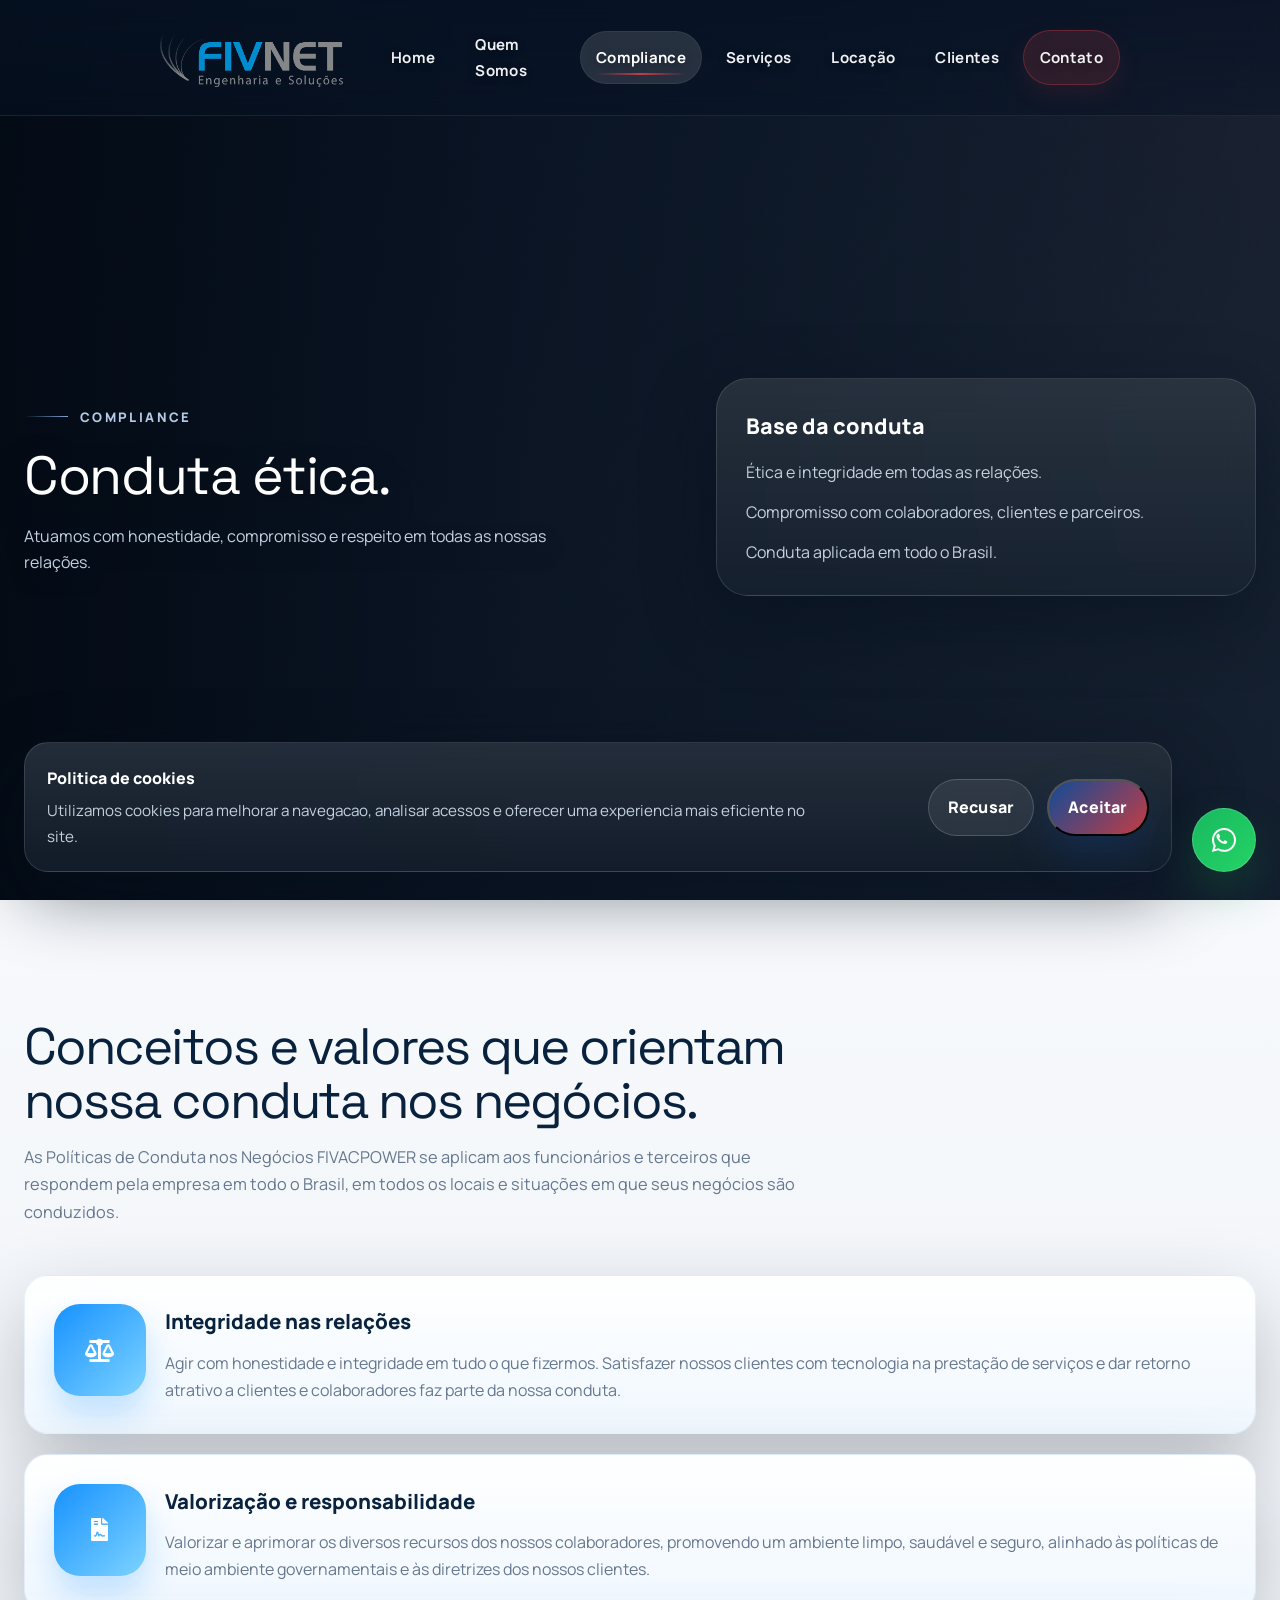
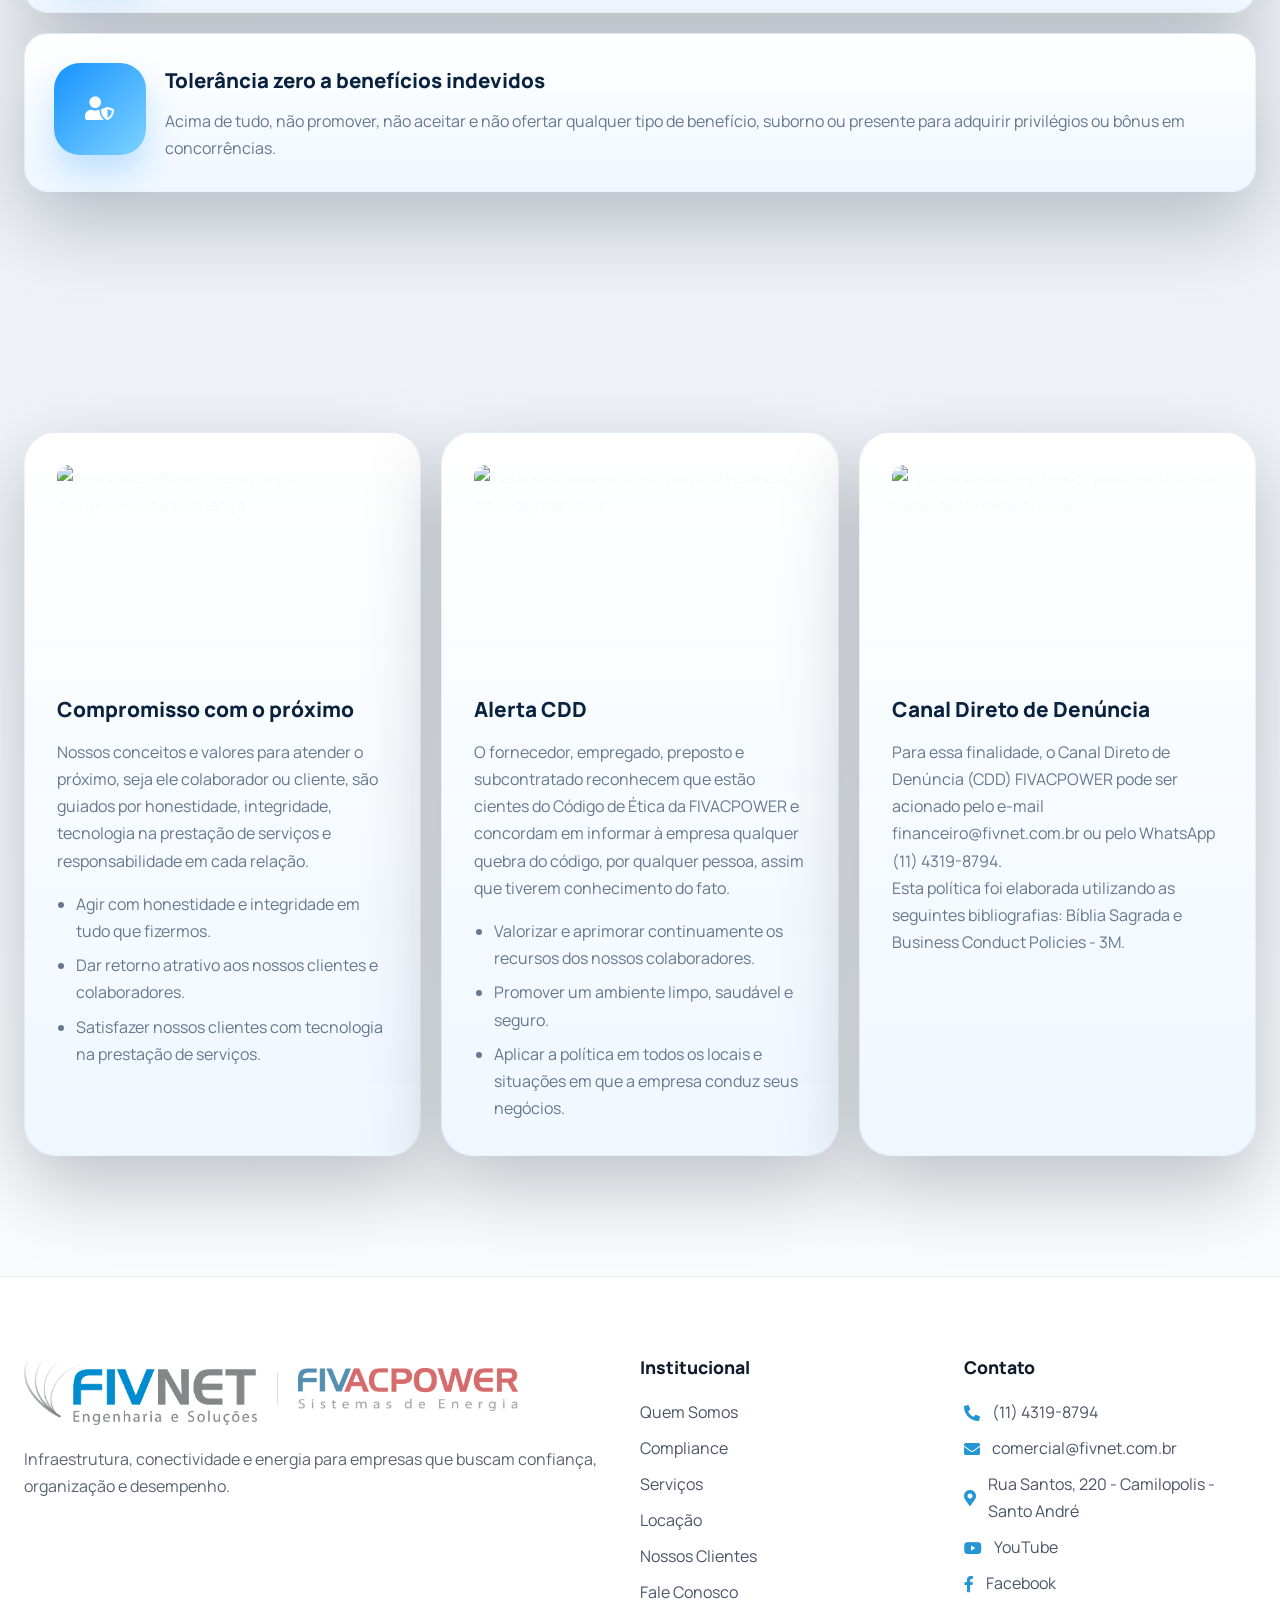
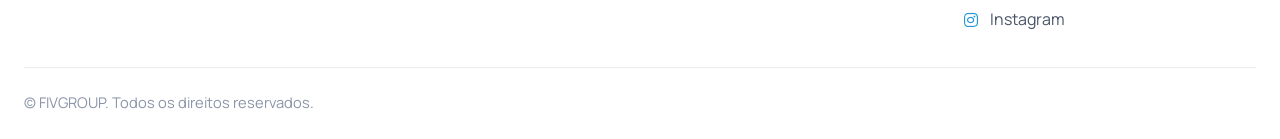
==== commit 02ef43e6: "Novas imagens em compliance" ====
--- a/compliance.html
+++ b/compliance.html
@@ -105,6 +105,9 @@
 					<div class="container">
 						<div class="content-grid-3">
 							<article class="content-card reveal" data-reveal="up">
+								<div class="content-card-media">
+									<img src="https://images.unsplash.com/photo-1521791136064-7986c2920216?auto=format&fit=crop&w=900&q=80" alt="Aperto de mãos representando compromisso e confiança" loading="lazy" />
+								</div>
 								<h3>Compromisso com o próximo</h3>
 								<p>Nossos conceitos e valores para atender o próximo, seja ele colaborador ou cliente, são guiados por honestidade, integridade, tecnologia na prestação de serviços e responsabilidade em cada relação.</p>
 								<ul class="compliance-points">
@@ -114,6 +117,9 @@
 								</ul>
 							</article>
 							<article class="content-card reveal" data-reveal="up" data-delay="120">
+								<div class="content-card-media">
+									<img src="https://images.unsplash.com/photo-1631540702177-d2b28aa09fb0?auto=format&fit=crop&w=900&q=80" alt="Pessoa assinando documento de ciência do código de ética" loading="lazy" />
+								</div>
 								<h3>Alerta CDD</h3>
 								<p>O fornecedor, empregado, preposto e subcontratado reconhecem que estão cientes do Código de Ética da FIVACPOWER e concordam em informar à empresa qualquer quebra do código, por qualquer pessoa, assim que tiverem conhecimento do fato.</p>
 								<ul class="compliance-points">
@@ -123,6 +129,9 @@
 								</ul>
 							</article>
 							<article class="content-card reveal" data-reveal="up" data-delay="240">
+								<div class="content-card-media">
+									<img src="https://images.unsplash.com/photo-1553877522-43269d4ea984?auto=format&fit=crop&w=900&q=80" alt="Pessoa usando notebook para contato via canal direto de denúncia" loading="lazy" />
+								</div>
 								<h3>Canal Direto de Denúncia</h3>
 								<p>Para essa finalidade, o Canal Direto de Denúncia (CDD) FIVACPOWER pode ser acionado pelo e-mail <strong>financeiro@fivnet.com.br</strong> ou pelo WhatsApp <strong>(11) 4319-8794</strong>.</p>
 								<p>Esta política foi elaborada utilizando as seguintes bibliografias: Bíblia Sagrada e <em>Business Conduct Policies</em> - 3M.</p>
--- a/assets/css/main.css
+++ b/assets/css/main.css
@@ -1865,6 +1865,20 @@
 	box-shadow: var(--shadow-soft);
 }
 
+.content-card-media {
+	border-radius: 12px;
+	overflow: hidden;
+	margin-bottom: 20px;
+	aspect-ratio: 16 / 10;
+}
+
+.content-card-media img {
+	width: 100%;
+	height: 100%;
+	object-fit: cover;
+	display: block;
+}
+
 .content-card h3 {
 	margin-bottom: 0.7rem;
 	color: #09233f;
@@ -2216,6 +2230,36 @@
 .contact-card .whatsapp-card strong {
 	display: block;
 	margin-bottom: 0.35rem;
+	color: var(--white);
+}
+
+.contact-card .whatsapp-card p {
+	margin-bottom: 0;
+}
+
+.whatsapp-card-btn {
+	display: inline-flex;
+	align-items: center;
+	gap: 0.6rem;
+	margin-top: 1rem;
+	padding: 0.75rem 1.3rem;
+	border-radius: 999px;
+	background: linear-gradient(135deg, #18b95f 0%, #25d366 100%);
+	color: var(--white);
+	font-weight: 800;
+	font-size: 0.92rem;
+	box-shadow: 0 14px 30px rgba(22, 123, 63, 0.32);
+	transition: transform 0.3s ease, box-shadow 0.3s ease, filter 0.3s ease;
+}
+
+.whatsapp-card-btn:hover {
+	transform: translateY(-3px);
+	box-shadow: 0 18px 36px rgba(22, 123, 63, 0.4);
+	filter: saturate(1.08);
+}
+
+.whatsapp-card-btn .icon:before {
+	font-size: 1.25rem;
 	color: var(--white);
 }
 
